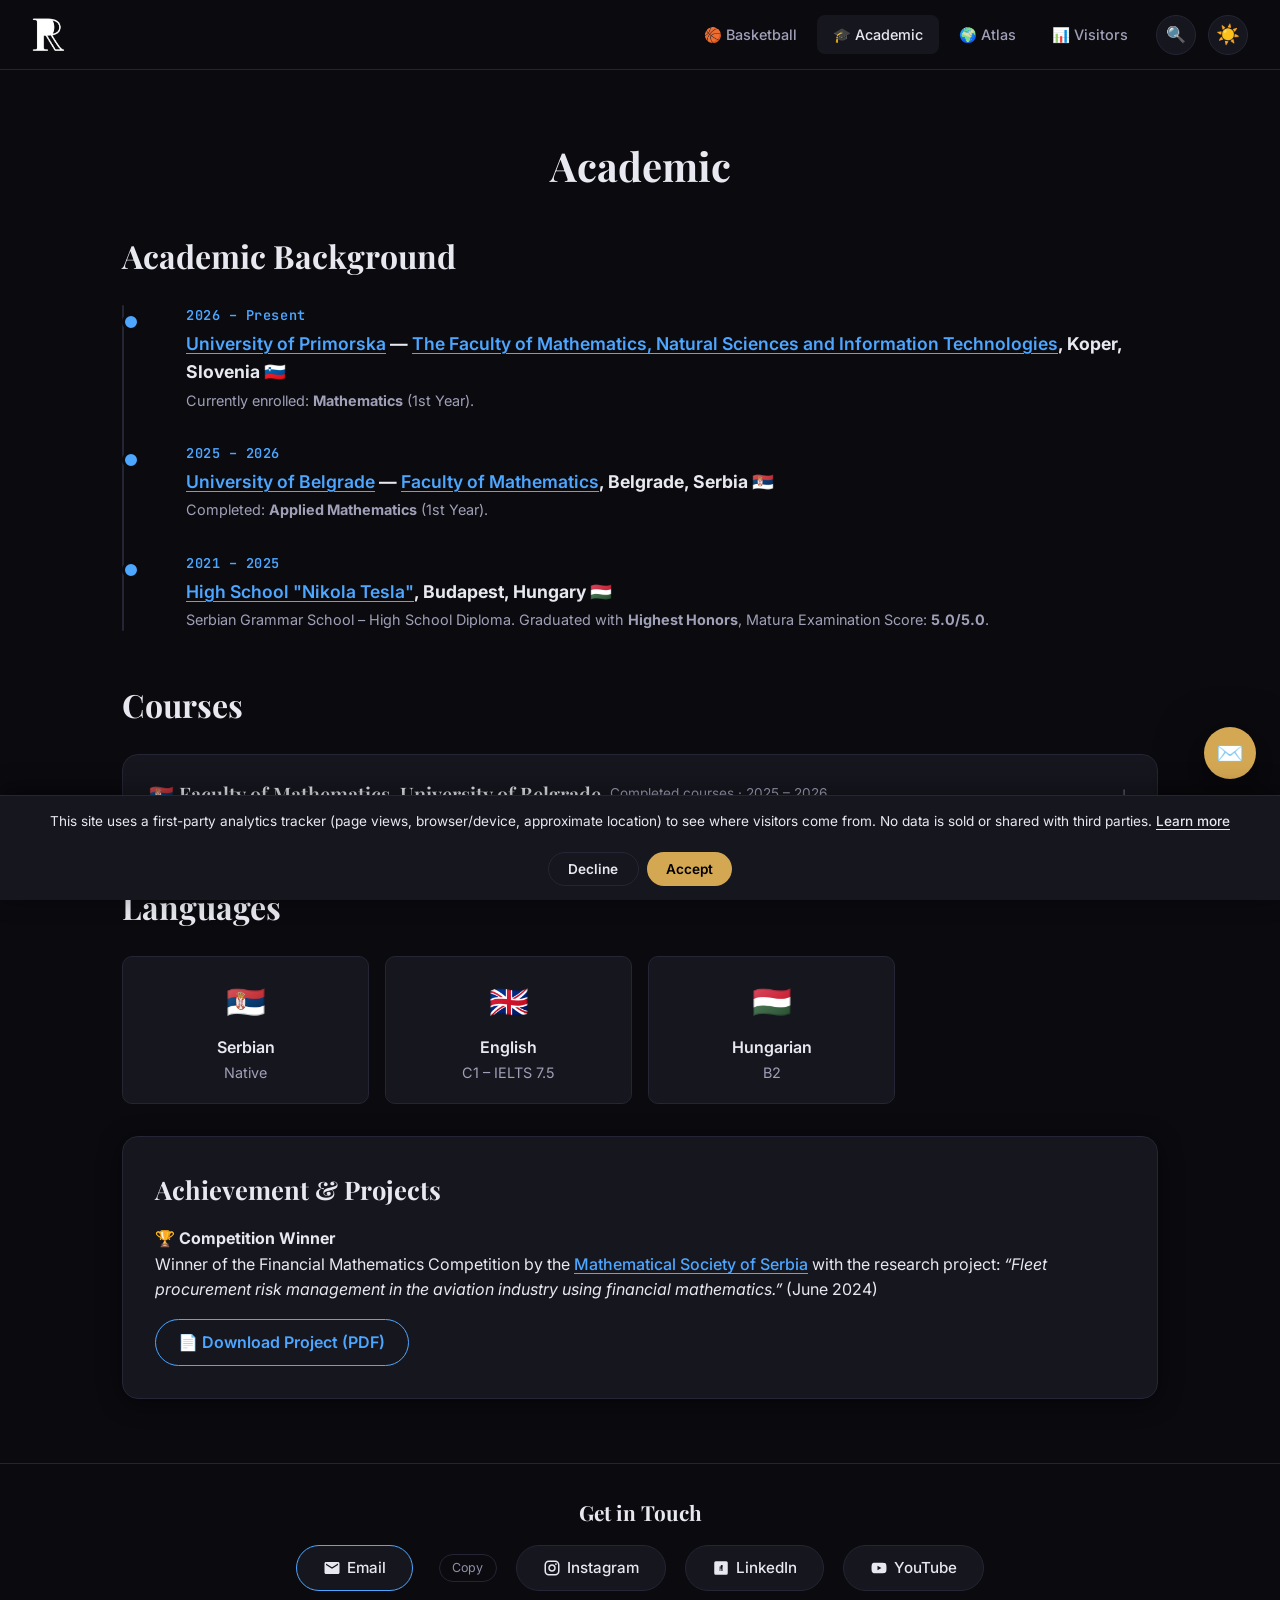
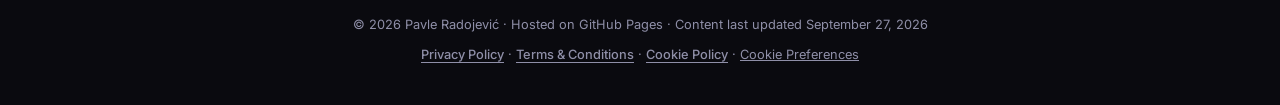
==== academic.html @ e025216d "Update academic.html" ====
<!DOCTYPE html>
<html lang="en" data-theme="dark">
<head>
    

    <meta charset="UTF-8">
    <meta name="viewport" content="width=device-width, initial-scale=1.0">
    <title>Academic — Pavle Radojević</title>
    <meta name="description" content="Academic background of Pavle Radojević – University of Belgrade, Faculty of Mathematics">
    <link rel="icon" type="image/webp" href="images/logo-dark.webp">
    <meta property="og:type" content="profile">
    <meta property="og:title" content="Academic — Pavle Radojević">
    <meta property="og:description" content="Academic background of Pavle Radojević – University of Belgrade, Faculty of Mathematics">
    <meta property="og:url" content="https://pavleradojevic07.github.io/pavle.radojevic/academic.html">
    <meta property="og:image" content="https://pavleradojevic07.github.io/pavle.radojevic/images/logo-dark.webp">
    <meta name="twitter:card" content="summary_large_image">
    <link rel="preconnect" href="https://fonts.googleapis.com">
    <link rel="preconnect" href="https://fonts.gstatic.com" crossorigin>
    <link href="https://fonts.googleapis.com/css2?family=Inter:wght@300;400;500;600;700;800;900&family=Playfair+Display:wght@500;600;700;800&family=JetBrains+Mono:wght@400;500;600&display=swap" rel="stylesheet">
    <script>
        (function() {
            var theme = document.cookie.replace(/(?:(?:^|.*;\s*)theme\s*\=\s*([^;]*).*$)|^.*$/, "$1") || 'dark';
            document.documentElement.setAttribute('data-theme', theme);
        })();
    </script>
    <style>
        :root {
            --bg: #0a0a0f;
            --bg-secondary: #111118;
            --bg-card: #16161f;
            --bg-card-hover: #1c1c28;
            --text: #e8e8f0;
            --text-secondary: #a0a0b8;
            --text-muted: #8f8fa8;
            --accent-basketball: #f07b3b;
            --accent-academic: #4da6ff;
            --accent-plates: #3ddc84;
            --accent-gold: #d4a853;
            --border: #252535;
            --shadow: 0 4px 24px rgba(0, 0, 0, 0.4);
            --shadow-lg: 0 12px 48px rgba(0, 0, 0, 0.5);
            --radius: 16px;
            --radius-sm: 10px;
            --radius-lg: 24px;
            --transition: 0.3s cubic-bezier(0.4, 0, 0.2, 1);
            --font-sans: 'Inter', system-ui, -apple-system, sans-serif;
            --font-display: 'Playfair Display', Georgia, serif;
            --font-mono: 'JetBrains Mono', 'Fira Code', monospace;
            --nav-height: 70px;
            --max-width: 1100px;
        }

        [data-theme="light"] {
            --bg: #f5f5f8;
            --bg-secondary: #ffffff;
            --bg-card: #ffffff;
            --bg-card-hover: #f8f8fc;
            --text: #1a1a2e;
            --text-secondary: #4a4a60;
            --text-muted: #666680;
            --border: #e0e0ea;
            --shadow: 0 4px 20px rgba(0, 0, 0, 0.06);
            --shadow-lg: 0 12px 40px rgba(0, 0, 0, 0.1);
        }

        * { margin: 0; padding: 0; box-sizing: border-box; }
        html { scroll-behavior: smooth; }
        body {
            font-family: var(--font-sans);
            background: var(--bg);
            color: var(--text);
            line-height: 1.6;
            transition: background var(--transition), color var(--transition);
            overflow-x: hidden;
            -webkit-font-smoothing: antialiased;
            display: flex;
            flex-direction: column;
            min-height: 100vh;
        }

        /* ── NAV ── */
        .nav {
            position: fixed; top: 0; left: 0; right: 0; z-index: 1000;
            height: var(--nav-height); background: var(--bg);
            border-bottom: 1px solid var(--border);
            display: flex; align-items: center; justify-content: space-between;
            padding: 0 2rem; backdrop-filter: blur(20px); -webkit-backdrop-filter: blur(20px);
        }
        .nav-logo {
            font-family: var(--font-display);
            font-weight: 700;
            font-size: 1.4rem;
            letter-spacing: -0.02em;
            color: var(--text);
            text-decoration: none;
        }

        /* Logo image switching */
        .logo-dark, .logo-light {
            height: 36px;              /* adjust to your logo size */
            display: block;
        }
        .logo-light { display: none; }
        [data-theme="light"] .logo-dark { display: none; }
        [data-theme="light"] .logo-light { display: block; }
        .nav-links { display: flex; gap: 0.25rem; align-items: center; }
        .nav-link {
            color: var(--text-secondary); text-decoration: none; font-weight: 500;
            font-size: 0.9rem; padding: 0.5rem 1rem; border-radius: 8px;
            transition: all var(--transition); white-space: nowrap;
        }
        .nav-link:hover, .nav-link.active { color: var(--text); background: var(--bg-card); }
        .nav-link.academic-link:hover { color: var(--accent-academic); }
        .theme-toggle {
            background: var(--bg-card); border: 1px solid var(--border); color: var(--text);
            cursor: pointer; width: 40px; height: 40px; border-radius: 50%;
            display: flex; align-items: center; justify-content: center; font-size: 1.2rem;
            transition: all var(--transition); margin-left: 0.5rem;
        }
        .theme-toggle:hover { background: var(--bg-card-hover); transform: rotate(30deg); }
        .mobile-menu-btn { display: none; background: none; border: none; color: var(--text); font-size: 1.6rem; cursor: pointer; }

        /* ── PAGE CONTENT ── */
        .page-content { padding-top: var(--nav-height); flex: 1; }
        .section { padding: 4rem 2rem; max-width: var(--max-width); margin: 0 auto; }
        .section-title {
            font-family: var(--font-display);
            font-size: 2.5rem;
            margin-bottom: 2rem;
            text-align: center;
        }

        a { color: var(--accent-academic); text-decoration: underline; text-underline-offset: 3px; font-weight: 500; }
        a:hover { opacity: 0.8; }

        /* Timeline */
        .timeline {
            position: relative;
            padding-left: 2rem;
            margin-bottom: 3rem;
        }
        .timeline::before {
            content: '';
            position: absolute;
            left: 0;
            top: 0;
            bottom: 0;
            width: 2px;
            background: var(--border);
            border-radius: 1px;
        }
        .timeline-item {
            position: relative;
            margin-bottom: 2rem;
            padding-left: 2rem;
        }
        .timeline-item::before {
            content: '';
            position: absolute;
            left: -2rem;
            top: 0.5rem;
            width: 12px;
            height: 12px;
            border-radius: 50%;
            background: var(--accent-academic);
            border: 3px solid var(--bg);
            z-index: 2;
        }
        .timeline-year {
            font-family: var(--font-mono);
            font-size: 0.85rem;
            color: var(--accent-academic);
            font-weight: 600;
            letter-spacing: 0.04em;
        }
        .timeline-title {
            font-weight: 700;
            font-size: 1.1rem;
            margin: 0.2rem 0;
        }
        .timeline-desc {
            color: var(--text-secondary);
            font-size: 0.9rem;
            line-height: 1.5;
        }
        .school-link {
            color: var(--accent-academic);
            text-decoration: underline;
            text-underline-offset: 3px;
            font-weight: 600;
        }
        .school-link:hover { background: var(--accent-academic); color: #fff; padding: 0 4px; border-radius: 3px; }

        /* Courses */
        .courses-grid {
            display: grid;
            grid-template-columns: repeat(auto-fill, minmax(260px, 1fr));
            gap: 1rem;
        }
        .course-card {
            background: var(--bg-card);
            border: 1px solid var(--border);
            border-radius: var(--radius-sm);
            padding: 1.2rem;
            border-left: 4px solid var(--accent-academic);
            transition: all var(--transition);
            cursor: pointer;
            user-select: none;
        }
        .course-card:hover { transform: translateX(4px); border-color: var(--accent-academic); }
        .course-name { font-weight: 600; margin: 0.3rem 0; display: flex; align-items: center; gap: 0.5rem; }
        .course-status {
            font-size: 0.75rem;
            padding: 0.2rem 0.6rem;
            border-radius: 20px;
            display: inline-block;
            font-weight: 500;
            margin-top: 0.5rem;
        }
        .status-completed { background: rgba(61, 220, 132, 0.15); color: var(--accent-plates); }
        .status-ongoing { background: rgba(77, 166, 255, 0.15); color: var(--accent-academic); }

        .course-summary {
            margin-top: 0.8rem;
            font-size: 0.85rem;
            color: var(--text-secondary);
            line-height: 1.5;
            display: none;
            padding-top: 0.8rem;
            border-top: 1px dashed var(--border);
        }
        .course-card.open .course-summary {
            display: block;
        }

        .achievement-box {
            background: var(--bg-card);
            border: 1px solid var(--border);
            border-radius: var(--radius);
            padding: 2rem;
            margin-top: 2rem;
            box-shadow: var(--shadow);
        }
        .achievement-box h3 { font-family: var(--font-display); font-size: 1.6rem; margin-bottom: 1rem; }
        .pdf-link {
            display: inline-flex;
            align-items: center;
            gap: 0.5rem;
            margin-top: 1rem;
            padding: 0.6rem 1.4rem;
            border-radius: 30px;
            border: 1px solid var(--accent-academic);
            color: var(--accent-academic);
            text-decoration: none;
            font-weight: 600;
            transition: all var(--transition);
        }
        .pdf-link:hover { background: var(--accent-academic); color: #fff; }

        /* ── FOOTER ── */
        .contact-footer {
            text-align: center;
            padding: 2rem 1rem 2.5rem;
            border-top: 1px solid var(--border);
            background: var(--bg);
        }
        .contact-footer h4 { font-family: var(--font-display); font-size: 1.3rem; margin-bottom: 1rem; }
        .contact-links { display: flex; gap: 1.2rem; justify-content: center; flex-wrap: wrap; align-items: center; }
        .contact-link {
            color: var(--text); text-decoration: none; font-weight: 500;
            padding: 0.6rem 1.6rem; border-radius: 30px; border: 1px solid var(--border);
            transition: all var(--transition); background: var(--bg-card); font-size: 0.95rem;
            display: inline-flex; align-items: center; gap: 0.4rem;
        }
        .contact-link:hover { border-color: var(--accent-gold); background: var(--bg-card-hover); transform: translateY(-2px); }
        .contact-link.email-link { border-color: var(--accent-academic); }
        .footer-note { color: var(--text-muted); font-size: 0.8rem; margin-top: 1.5rem; }

        @media (max-width: 900px) {
            .nav-links { display: none; }
            .nav-links.mobile-open {
                display: flex; flex-direction: column; position: absolute;
                top: var(--nav-height); left: 0; right: 0;
                background: var(--bg-secondary); padding: 1rem;
                border-bottom: 1px solid var(--border); box-shadow: var(--shadow-lg);
            }
            .mobile-menu-btn { display: block; }
            .section { padding: 2rem 1rem; }
        }
        ::-webkit-scrollbar { width: 6px; }
        ::-webkit-scrollbar-track { background: var(--bg); }
        ::-webkit-scrollbar-thumb { background: var(--border); border-radius: 3px; }
        .lang-card {
        background: var(--bg-card);
        border: 1px solid var(--border);
        border-radius: var(--radius-sm);
        padding: 1.2rem;
        text-align: center;
        transition: all var(--transition);
        }
        .lang-card:hover {
        transform: translateY(-4px);
        border-color: var(--accent-gold);
        box-shadow: var(--shadow);
        }

        /* Collapsible course group (mirrors .faq-item behaviour) */
        .course-group {
            background: var(--bg-card);
            border: 1px solid var(--border);
            border-radius: var(--radius);
            padding: 1.4rem 1.6rem;
            cursor: pointer;
            transition: all var(--transition);
            margin-bottom: 1.5rem;
        }
        .course-group:hover { border-color: var(--accent-academic); }
        .course-group-header {
            font-family: var(--font-display);
            font-size: 1.25rem;
            font-weight: 600;
            position: relative;
            padding-right: 2rem;
            display: flex;
            align-items: center;
            gap: 0.6rem;
            flex-wrap: wrap;
        }
        .course-group-header::after {
            content: '+';
            position: absolute;
            right: 0;
            top: 50%;
            transform: translateY(-50%);
            font-weight: 400;
            color: var(--text-muted);
            font-size: 1.5rem;
            transition: transform 0.2s;
            display: inline-block;
            line-height: 1;
        }
        .course-group[aria-expanded="true"] .course-group-header::after {
            transform: translateY(-50%) rotate(45deg);
        }
        .course-group-sub {
            font-family: var(--font-sans);
            font-size: 0.85rem;
            font-weight: 400;
            color: var(--text-secondary);
        }
        .course-group-body {
            display: none;
            margin-top: 1.2rem;
            padding-top: 1.2rem;
            border-top: 1px dashed var(--border);
        }
        .course-group[aria-expanded="true"] .course-group-body {
            display: block;
        }
    </style>
<style>
    /* Light-theme accent colors darkened to meet WCAG AA (4.5:1) when used as text */
    [data-theme="light"] { --accent-academic: #1a6fc4; --accent-basketball: #c2410c; --accent-plates: #15803d; --accent-gold: #8a6210; }
    [data-theme="light"] #analytics-consent-banner .ac-accept,
    [data-theme="light"] #floatingContactToggle,
    [data-theme="light"] .skip-link,
    [data-theme="light"] .globe-search button,
    [data-theme="light"] #donationBtn,
    [data-theme="light"] #cookiePrefsBtnMain,
    [data-theme="light"] .confirm-modal-confirm { color: #fff !important; }
    .skip-link { position: fixed; top: -100px; left: 1rem; z-index: 100000; background: var(--accent-gold, #d4a853); color: #000; padding: 0.7rem 1.4rem; border-radius: 8px; text-decoration: none; font-weight: 600; font-family: var(--font-sans, sans-serif); transition: top 0.2s ease; }
    .skip-link:focus { top: 1rem; }
    #main-content:focus { outline: none; }
    [id] { scroll-margin-top: calc(var(--nav-height, 70px) + 16px); }
    #scrollProgressBar { position: fixed; top: 0; left: 0; height: 3px; width: 0%; background: var(--accent-gold, #d4a853); z-index: 1001; transition: width 0.1s linear; }
    #backToTopBtn { position: fixed; bottom: 1.5rem; left: 1.5rem; z-index: 900; width: 46px; height: 46px; border-radius: 50%; border: 1px solid var(--border); background: var(--bg-card); color: var(--text); font-size: 1.2rem; cursor: pointer; display: none; align-items: center; justify-content: center; box-shadow: var(--shadow); transition: border-color 0.25s ease, transform 0.25s ease, opacity 0.25s ease; opacity: 0; transform: translateY(10px); }
    #backToTopBtn.visible { display: flex; opacity: 1; transform: translateY(0); }
    #backToTopBtn:hover { border-color: var(--accent-gold); transform: translateY(-2px); }
    #floatingContact { position: fixed; bottom: 1.5rem; right: 1.5rem; z-index: 900; display: flex; flex-direction: column-reverse; align-items: flex-end; gap: 0.6rem; }
    #floatingContactToggle { width: 52px; height: 52px; border-radius: 50%; border: none; cursor: pointer; background: var(--accent-gold); color: #000; font-size: 1.4rem; box-shadow: var(--shadow-lg); display: flex; align-items: center; justify-content: center; transition: transform 0.2s ease; }
    #floatingContactToggle:hover { transform: scale(1.06); }
    #floatingContactPanel { display: none; flex-direction: column; gap: 0.3rem; background: var(--bg-card); border: 1px solid var(--border); border-radius: var(--radius-sm); padding: 0.6rem; box-shadow: var(--shadow-lg); min-width: 160px; }
    #floatingContactPanel.open { display: flex; }
    #floatingContactPanel a { display: flex; align-items: center; gap: 0.5rem; color: var(--text); text-decoration: none; font-size: 0.85rem; padding: 0.45rem 0.6rem; border-radius: 6px; transition: background 0.2s; }
    #floatingContactPanel a:hover { background: var(--bg-card-hover); }
    #siteSearchTrigger { background: var(--bg-card); border: 1px solid var(--border); color: var(--text); cursor: pointer; width: 40px; height: 40px; border-radius: 50%; display: flex; align-items: center; justify-content: center; font-size: 1rem; transition: all var(--transition, 0.3s); margin-left: 0.5rem; }
    #siteSearchTrigger:hover { background: var(--bg-card-hover); }
    #siteSearchOverlay { display: none; position: fixed; inset: 0; background: rgba(0,0,0,0.6); z-index: 20000; align-items: flex-start; justify-content: center; padding-top: 12vh; }
    #siteSearchOverlay.open { display: flex; }
    #siteSearchBox { background: var(--bg-card); border: 1px solid var(--border); border-radius: var(--radius); width: 92%; max-width: 480px; padding: 1rem; box-shadow: var(--shadow-lg); max-height: 60vh; display: flex; flex-direction: column; }
    #siteSearchInput { width: 100%; padding: 0.7rem 0.9rem; border-radius: var(--radius-sm); border: 1px solid var(--border); background: var(--bg-secondary); color: var(--text); font-family: var(--font-sans); font-size: 0.95rem; outline: none; }
    #siteSearchInput:focus { border-color: var(--accent-gold); }
    #siteSearchResults { margin-top: 0.7rem; overflow-y: auto; }
    #siteSearchResults a { display: block; padding: 0.6rem 0.7rem; border-radius: 8px; text-decoration: none; color: var(--text); }
    #siteSearchResults a:hover { background: var(--bg-card-hover); }
    #siteSearchResults .result-desc { color: var(--text-muted); font-size: 0.8rem; }
    #siteSearchEmpty { color: var(--text-muted); font-size: 0.85rem; padding: 0.6rem 0.2rem; }
    .confirm-modal-overlay { display: none; position: fixed; inset: 0; background: rgba(0,0,0,0.7); z-index: 20000; align-items: center; justify-content: center; }
    .confirm-modal-overlay.open { display: flex; }
    .confirm-modal-box { background: var(--bg-card); border: 1px solid var(--border); border-radius: var(--radius); padding: 1.6rem; max-width: 360px; width: 90%; text-align: center; box-shadow: var(--shadow-lg); }
    .confirm-modal-box h4 { font-family: var(--font-display); font-size: 1.2rem; margin-bottom: 0.6rem; }
    .confirm-modal-box p { color: var(--text-secondary); font-size: 0.9rem; margin-bottom: 1.2rem; }
    .confirm-modal-actions { display: flex; gap: 0.6rem; justify-content: center; }
    .confirm-modal-actions button { border: none; padding: 0.55rem 1.3rem; border-radius: 20px; cursor: pointer; font-weight: 600; font-family: var(--font-sans); }
    .confirm-modal-confirm { background: var(--accent-gold); color: #000; }
    .confirm-modal-cancel { background: var(--bg-secondary); color: var(--text); border: 1px solid var(--border); }
    .copy-email-btn { background: none; border: 1px solid var(--border); color: var(--text-muted); cursor: pointer; border-radius: 20px; padding: 0.35rem 0.8rem; font-size: 0.78rem; margin-left: 0.4rem; font-family: var(--font-sans); transition: all var(--transition, 0.3s); }
    .copy-email-btn:hover { border-color: var(--accent-gold); color: var(--text); }
    #donationBtn:hover { filter: brightness(1.1); }
    #cookiePrefsBtn:hover, #cookiePrefsBtnMain:hover { opacity: 0.75; }
    .modal-close:hover { border-color: var(--accent-gold); background: var(--bg-card-hover); }
    .footer-note a:hover { color: var(--text); }
    .skeleton-pulse { animation: skeletonPulse 1.3s ease-in-out infinite; }
    @keyframes skeletonPulse { 0%,100% { opacity: 1; } 50% { opacity: 0.4; } }
    .stats-grid.loading .stat-value { color: transparent; background: var(--border); border-radius: 6px; display: inline-block; min-width: 2.4ch; animation: skeletonPulse 1.3s ease-in-out infinite; }
    .loading-overlay { position: absolute; inset: 0; display: flex; align-items: center; justify-content: center; background: var(--bg-secondary); color: var(--text-muted); font-size: 0.85rem; z-index: 5; transition: opacity 0.4s ease; border-radius: inherit; }
    .loading-overlay.hidden { opacity: 0; pointer-events: none; }
    .loading-spinner { width: 20px; height: 20px; border: 2px solid var(--border); border-top-color: var(--accent-gold); border-radius: 50%; animation: spin 0.8s linear infinite; margin-right: 0.6rem; }
    @keyframes spin { to { transform: rotate(360deg); } }
    .form-msg { font-size: 0.8rem; margin-top: 0.5rem; min-height: 1.1em; }
    .form-msg-error { color: var(--accent-basketball, #e05a3b); }
    .form-msg-success { color: var(--accent-plates, #3ddc84); }
    .faq-list { display: flex; flex-direction: column; gap: 0.8rem; }
    .faq-item { background: var(--bg-card); border: 1px solid var(--border); border-radius: var(--radius-sm); padding: 1.1rem 1.3rem; cursor: pointer; transition: all var(--transition, 0.3s); }
    .faq-item:hover { border-color: var(--accent-gold); }
    .faq-question { font-weight: 600; position: relative; padding-right: 1.6rem; }
    .faq-question::after { content: '+'; position: absolute; right: 0; top: 0; font-weight: 400; color: var(--text-muted); transition: transform 0.2s; display: inline-block; }
    .faq-item[aria-expanded="true"] .faq-question::after { transform: rotate(45deg); }
    .faq-answer { display: none; margin-top: 0.7rem; padding-top: 0.7rem; border-top: 1px dashed var(--border); color: var(--text-secondary); font-size: 0.9rem; line-height: 1.6; }
    .faq-item[aria-expanded="true"] .faq-answer { display: block; }
    .faq-answer-todo { color: var(--accent-gold) !important; }
    @media print {
        .nav, .contact-footer, #analytics-consent-banner, #backToTopBtn, #floatingContact, #siteSearchOverlay, .confirm-modal-overlay, #scrollProgressBar, .theme-toggle, .mobile-menu-btn, .skip-link, .globe-container, .map-container, .map-container-wrap { display: none !important; }
        body { background: #fff !important; color: #000 !important; }
        .page-content { padding-top: 0 !important; }
        a { color: #000 !important; text-decoration: underline; }
        .course-summary, .faq-answer, .course-group-body { display: block !important; }
        * { box-shadow: none !important; }
    }
    @media (prefers-reduced-motion: reduce) {
        .skeleton-pulse, .loading-spinner, #backToTopBtn, #floatingContactToggle { animation: none !important; transition: none !important; }
    }
</style>
</head>
<body>
    <a href="#main-content" class="skip-link">Skip to main content</a>
    <div id="scrollProgressBar"></div>
    <!-- Minimal analytics consent banner (Cloudflare tracker only — no Google Analytics) -->
    <style>
        #analytics-consent-banner {
            position: fixed; bottom: 0; left: 0; right: 0;
            background: var(--bg-card, #16161f); border-top: 1px solid var(--border, #252535);
            color: var(--text, #e8e8f0); padding: 0.9rem 1.5rem;
            display: none; align-items: center; justify-content: center;
            gap: 1.2rem; flex-wrap: wrap; z-index: 10000; font-size: 0.85rem;
            box-shadow: 0 -4px 24px rgba(0,0,0,0.4); transform: translateY(100%);
            transition: transform 0.3s ease;
        }
        #analytics-consent-banner.visible { display: flex; transform: translateY(0); }
        #analytics-consent-banner .ac-btn {
            border: none; padding: 0.5rem 1.2rem; border-radius: 30px;
            cursor: pointer; font-weight: 600; font-family: var(--font-sans, 'Inter', sans-serif);
            font-size: 0.85rem; transition: filter 0.2s;
        }
        #analytics-consent-banner .ac-accept { background: var(--accent-gold, #d4a853); color: #000; }
        #analytics-consent-banner .ac-decline { background: transparent; border: 1px solid var(--border, #252535); color: var(--text, #e8e8f0); }
        #analytics-consent-banner .ac-btn:hover { filter: brightness(1.1); }
    </style>
    <div id="analytics-consent-banner">
        <span>This site uses a first-party analytics tracker (page views, browser/device, approximate location) to see where visitors come from. No data is sold or shared with third parties. <a href="cookies.html" style="color:inherit; text-decoration:underline;">Learn more</a></span>
        <div style="display:flex; gap:0.5rem;">
            <button class="ac-btn ac-decline" id="acDeclineBtn">Decline</button>
            <button class="ac-btn ac-accept" id="acAcceptBtn">Accept</button>
        </div>
    </div>
    <script>
(function() {
  const WORKER_URL = 'https://visitor-tracker.pavle-radojevic3.workers.dev';
  const MAX_IDLE_MINUTES = 30;
  const CONSENT_COOKIE = 'analytics-consent';

  function getCookie(name) {
    const match = document.cookie.match(new RegExp('(^| )' + name + '=([^;]+)'));
    return match ? match[2] : null;
  }

  function setConsentCookie(value) {
    document.cookie = CONSENT_COOKIE + '=' + value + ';path=/;max-age=' + (60*60*24*365) + ';SameSite=Lax';
  }

  function getUTMParams() {
    var params = new URLSearchParams(window.location.search);
    var keys = ['utm_source', 'utm_medium', 'utm_campaign', 'utm_term', 'utm_content'];
    var utm = {};
    var found = false;
    keys.forEach(function (k) {
      var v = params.get(k);
      if (v) { utm[k] = v.slice(0, 100); found = true; }
    });
    if (found) {
      sessionStorage.setItem('utmParams', JSON.stringify(utm));
      return utm;
    }
    try {
      var stored = sessionStorage.getItem('utmParams');
      return stored ? JSON.parse(stored) : {};
    } catch (e) { return {}; }
  }
  function runTracking() {
    // ── visitor token & entry time ──
    if (!sessionStorage.getItem('visitorToken')) {
      sessionStorage.setItem('visitorToken',
        crypto.randomUUID ? crypto.randomUUID() : Math.random().toString(36).substr(2));
    }
    const visitorToken = sessionStorage.getItem('visitorToken');

    function getEntryTime() {
      const stored = sessionStorage.getItem('entryTime');
      if (!stored) return null;
      const elapsed = Date.now() - new Date(stored).getTime();
      if (elapsed > MAX_IDLE_MINUTES * 60 * 1000) {
        sessionStorage.removeItem('entryTime');
        return null;
      }
      return stored;
    }

    let entryTime = getEntryTime();
    if (!entryTime) {
      entryTime = new Date().toISOString();
      sessionStorage.setItem('entryTime', entryTime);
    }

    // ── send page‑view ──
    const pageData = {
      browser: navigator.userAgent.includes('Firefox') ? 'Firefox' :
               navigator.userAgent.includes('Chrome') ? 'Chrome' :
               navigator.userAgent.includes('Safari') ? 'Safari' : 'Other',
      os: navigator.platform || 'Unknown',
      device: /Mobi|Android/i.test(navigator.userAgent) ? 'Mobile' : 'Desktop',
      referrer: document.referrer || 'Direct',
      page: window.location.pathname,
      entryTime: entryTime,
      previousPage: sessionStorage.getItem('lastPage') || null,
      visitorToken: visitorToken,
      utm: getUTMParams()
    };

    sessionStorage.setItem('lastPage', window.location.pathname);

    fetch(`${WORKER_URL}/track`, {
      method: 'POST',
      headers: { 'Content-Type': 'application/json' },
      body: JSON.stringify(pageData)
    }).catch(() => {});

    // ── event tracking (downloads & external clicks) ──
    function trackEvent(type, label, url, referrer = '') {
      fetch(`${WORKER_URL}/track-event`, {
        method: 'POST',
        headers: { 'Content-Type': 'application/json' },
        body: JSON.stringify({ type, label, url, referrer })
      }).catch(() => {});
    }

    document.addEventListener('click', function(e) {
      const link = e.target.closest('a');
      if (!link) return;
      const href = link.getAttribute('href') || '';

      if (href.match(/\.pdf$/i) || link.hasAttribute('download') || link.classList.contains('pdf-link')) {
        const label = link.textContent.trim() || 'PDF Download';
        const referrer = getReferrerTag();
        trackEvent('download', label, href, referrer);
      }

      if (link.hostname && link.hostname !== window.location.hostname) {
        const label = link.textContent.trim() || link.href;
        const referrer = getReferrerTag();
        trackEvent('click', label, href, referrer);
      }
    });

    function getReferrerTag() {
      const params = new URLSearchParams(window.location.search);
      return params.get('ref') || document.referrer || 'Direct';
    }
  }

  // ── consent gate: only track after Accept, never after Decline ──
  const consent = getCookie(CONSENT_COOKIE);
  const banner = document.getElementById('analytics-consent-banner');

  if (consent === 'accepted') {
    runTracking();
  } else if (consent !== 'declined' && banner) {
    banner.classList.add('visible');
    const acceptBtn = document.getElementById('acAcceptBtn');
    const declineBtn = document.getElementById('acDeclineBtn');
    if (acceptBtn) acceptBtn.addEventListener('click', function() {
      setConsentCookie('accepted');
      banner.classList.remove('visible');
      runTracking();
    });
    if (declineBtn) declineBtn.addEventListener('click', function() {
      setConsentCookie('declined');
      banner.classList.remove('visible');
    });
  }
})();
</script>

    <nav class="nav">
        <a href="index.html" class="nav-logo">
            <img src="images/logo-dark.webp" alt="PR Logo" class="logo-dark">
            <img src="images/logo-light.webp" alt="PR Logo" class="logo-light">
        </a>
        <button class="mobile-menu-btn" id="mobileMenuBtn" aria-label="Menu">☰</button>
        <div class="nav-links" id="navLinks">
            <a href="basketball.html" class="nav-link basketball-link">🏀 Basketball</a>
            <a href="academic.html" class="nav-link academic-link active">🎓 Academic</a>
            <a href="plates.html" class="nav-link plates-link">🌍 Atlas</a>
            <a href="visitors.html" class="nav-link">📊 Visitors</a>
            <button id="siteSearchTrigger" aria-label="Search the site">🔍</button>
            <button class="theme-toggle" id="themeToggle" aria-label="Toggle theme">🌙</button>
        </div>
    </nav>

    <button id="backToTopBtn" aria-label="Back to top">↑</button>

    <div id="floatingContact">
        <div id="floatingContactPanel" aria-label="Quick contact options">
            <a href="mailto:pavle.radojevic07@gmail.com">✉️ Email</a>
            <a href="https://instagram.com/pavle.radojevic" target="_blank" rel="noopener">📷 Instagram</a>
            <a href="https://linkedin.com/in/pavle-radojevic-3677b4255/" target="_blank" rel="noopener">💼 LinkedIn</a>
        </div>
        <button id="floatingContactToggle" aria-label="Contact options" aria-controls="floatingContactPanel" aria-expanded="false">✉️</button>
    </div>

    <div id="siteSearchOverlay" role="dialog" aria-modal="true" aria-label="Site search">
        <div id="siteSearchBox">
            <input type="text" id="siteSearchInput" placeholder="Search the site…" aria-label="Search the site" autocomplete="off">
            <div id="siteSearchResults"></div>
        </div>
    </div>

    <div class="confirm-modal-overlay" id="cookiePrefsConfirmModal" role="dialog" aria-modal="true">
        <div class="confirm-modal-box">
            <h4>Reset cookie preferences?</h4>
            <p>You'll see the consent banner again on your next page load.</p>
            <div class="confirm-modal-actions">
                <button class="confirm-modal-cancel" id="cookiePrefsCancelBtn" type="button">Cancel</button>
                <button class="confirm-modal-confirm" id="cookiePrefsConfirmBtn" type="button">Reset</button>
            </div>
        </div>
    </div>

    <main class="page-content" id="main-content" tabindex="-1">
        <section class="section">
            <h1 class="section-title">Academic</h1>

            <h2 style="font-family:var(--font-display); font-size:2rem; margin-bottom:1.5rem;">Academic Background</h2>
            <div class="timeline">
                <!-- University of Primorska (new, current) -->
                <div class="timeline-item">
                    <div class="timeline-year">2026 – Present</div>
                    <div class="timeline-title">
                        <a href="https://www.upr.si/en" target="_blank" rel="noopener" class="school-link">University of Primorska</a> — 
                        <a href="https://www.famnit.upr.si/" target="_blank" rel="noopener" class="school-link">The Faculty of Mathematics, Natural Sciences and Information Technologies</a>, Koper, Slovenia 🇸🇮
                    </div>
                    <div class="timeline-desc">Currently enrolled: <strong>Mathematics</strong> (1st Year).</div>
                </div>

                <!-- University of Belgrade (updated dates) -->
                <div class="timeline-item">
                    <div class="timeline-year">2025 – 2026</div>
                    <div class="timeline-title">
                        <a href="https://www.bg.ac.rs/" target="_blank" rel="noopener" class="school-link">University of Belgrade</a> — 
                        <a href="https://www.matf.bg.ac.rs/" target="_blank" rel="noopener" class="school-link">Faculty of Mathematics</a>, Belgrade, Serbia 🇷🇸
                    </div>
                    <div class="timeline-desc">Completed: <strong>Applied Mathematics</strong> (1st Year).</div>
                </div>

                <!-- High School -->
                <div class="timeline-item">
                    <div class="timeline-year">2021 – 2025</div>
                    <div class="timeline-title">
                        <a href="https://www.nikola-tesla.hu/" target="_blank" rel="noopener" class="school-link">High School "Nikola Tesla"</a>, Budapest, Hungary 🇭🇺
                    </div>
                    <div class="timeline-desc">
                        Serbian Grammar School – High School Diploma. Graduated with <strong>Highest Honors</strong>, Matura Examination Score: <strong>5.0/5.0</strong>.
                    </div>
                </div>

            </div>

            <h2 id="courses" style="font-family:var(--font-display); font-size:2rem; margin-bottom:1.5rem;">Courses</h2>

            <!-- Faculty of Mathematics, University of Belgrade — Completed Courses (collapsible) -->
            <div class="course-group" tabindex="0" role="button" aria-expanded="false">
                <div class="course-group-header">
                    🇷🇸 Faculty of Mathematics, University of Belgrade
                    <span class="course-group-sub">Completed courses · 2025 – 2026</span>
                </div>
                <div class="course-group-body">
                    <div class="courses-grid">
                        <div class="course-card">
                            <div class="course-name">💡 Programming 2</div>
                            <span class="course-status status-completed">Completed</span>
                            <div class="course-summary">Building on Programming 1, this course covers advanced programming techniques in C. Students learn about pointers, dynamic memory allocation, and complex data structures including linked lists, stacks, queues, and trees. The curriculum includes file handling, bitwise operators, and command-line arguments. Students explore algorithms for searching and sorting, both iterative and recursive implementations, and gain understanding of computational complexity and algorithmic undecidability.</div>
                        </div>
                        <div class="course-card">
                            <div class="course-name">💻 Programming 1</div>
                            <span class="course-status status-completed">Completed</span>
                            <div class="course-summary">This course introduces students to fundamental concepts of procedural programming. Students learn basic programming constructs including data types, control structures, functions, and arrays. The course covers algorithm development, recursion, and elementary data structures, with practical implementation in the C programming language. Students also gain understanding of testing, debugging, and the historical context of computer science.</div>
                        </div>
                        <div class="course-card">
                            <div class="course-name">🧠 Introduction to Mathematical Logic</div>
                            <span class="course-status status-completed">Completed</span>
                            <div class="course-summary">This course provides foundational knowledge in mathematical logic and set theory. Students learn about sets, relations, functions, cardinality, and the concept of countability. The curriculum covers propositional logic with semantics and normal forms, as well as first-order predicate logic with quantifiers. Students understand key theorems including Gödel's completeness theorem and the compactness theorem, preparing them for advanced mathematical courses.</div>
                        </div>
                        <div class="course-card">
                            <div class="course-name">📐 Elementary Mathematics</div>
                            <span class="course-status status-completed">Completed</span>
                            <div class="course-summary">This course aims to standardize students' mathematical knowledge from previous education. It covers algebraic expressions, absolute values, exponentiation, logarithms, and trigonometric functions. Students work with functions, inverse functions, and their graphs, as well as solving various types of equations and inequalities. The content ensures students have mastered the mathematics taught in Serbian primary and secondary schools.</div>
                        </div>
                        <div class="course-card">
                            <div class="course-name">📊 Linear Algebra</div>
                            <span class="course-status status-completed">Completed</span>
                            <div class="course-summary">This course provides advanced knowledge of linear algebra over two semesters. Students learn about vector spaces, linear mappings, bases, dimension, and matrices. The curriculum covers determinants, systems of linear equations, eigenvalues and eigenvectors, and diagonalization. Additional topics include bilinear and quadratic forms, Euclidean vector spaces, orthogonal transformations, and Hermitian spaces. Students gain the ability to solve problems and apply linear algebra in other mathematical contexts.</div>
                        </div>
                        <div class="course-card">
                            <div class="course-name">🇬🇧 English for Mathematical Purposes</div>
                            <span class="course-status status-completed">Completed</span>
                            <div class="course-summary">This course develops students' English language skills with a focus on mathematical contexts. Students improve reading comprehension of technical texts, writing skills for professional communication, and overall language proficiency. The curriculum covers essential English grammar including verb tenses, conditionals, reported speech, and passive voice. Students learn to communicate effectively in English and independently use English-language mathematical literature.</div>
                        </div>
                    </div>
                </div>
            </div>

            <!-- Languages -->
            <h2 id="languages" style="font-family:var(--font-display); font-size:2rem; margin:3rem 0 1.5rem;">Languages</h2>
            <div style="display:grid; grid-template-columns: repeat(auto-fill, minmax(220px, 1fr)); gap:1rem;">
                <div class="lang-card">
                    <div style="font-size:2rem; margin-bottom:0.5rem;">🇷🇸</div>
                    <div style="font-weight:600;">Serbian</div>
                    <div style="color:var(--text-secondary); font-size:0.9rem;">Native</div>
                </div>
                <div class="lang-card">
                    <div style="font-size:2rem; margin-bottom:0.5rem;">🇬🇧</div>
                    <div style="font-weight:600;">English</div>
                    <div style="color:var(--text-secondary); font-size:0.9rem;">C1 – IELTS 7.5</div>
                </div>
                <div class="lang-card">
                    <div style="font-size:2rem; margin-bottom:0.5rem;">🇭🇺</div>
                    <div style="font-weight:600;">Hungarian</div>
                    <div style="color:var(--text-secondary); font-size:0.9rem;">B2</div>
                </div>
            </div>

            <div class="achievement-box">
                <h3>Achievement & Projects</h3>
                <p>
                    <strong>🏆 Competition Winner</strong><br>
                    Winner of the Financial Mathematics Competition by the 
                    <a href="https://dms.rs/" target="_blank" rel="noopener">Mathematical Society of Serbia</a> 
                    with the research project: <em>“Fleet procurement risk management in the aviation industry using financial mathematics.”</em> (June 2024)
                </p>
                <a href="files/fleet-procurement-risk.pdf" class="pdf-link" target="_blank" download>
                    📄 Download Project (PDF)
                </a>
            </div>
        </section>
    </main>

    <footer class="contact-footer">
        <h4>Get in Touch</h4>
        <div class="contact-links">
            <!-- Gmail -->
            <a href="mailto:pavle.radojevic07@gmail.com" class="contact-link email-link">
                <svg width="18" height="18" viewBox="0 0 24 24" fill="currentColor">
                    <path d="M20 4H4c-1.1 0-2 .9-2 2v12c0 1.1.9 2 2 2h16c1.1 0 2-.9 2-2V6c0-1.1-.9-2-2-2zm0 4-8 5-8-5V6l8 5 8-5v2z"/>
                </svg>
            Email
            </a>
            <button type="button" class="copy-email-btn" data-email="pavle.radojevic07@gmail.com" aria-label="Copy email address to clipboard">Copy</button>
            <!-- Instagram -->
            <a href="https://instagram.com/pavle.radojevic" target="_blank" rel="noopener" class="contact-link">
                <svg width="18" height="18" viewBox="0 0 24 24" fill="currentColor">
                    <path d="M7.8 2h8.4C19.4 2 22 4.6 22 7.8v8.4c0 3.2-2.6 5.8-5.8 5.8H7.8C4.6 22 2 19.4 2 16.2V7.8C2 4.6 4.6 2 7.8 2zm-.2 2C5.6 4 4 5.6 4 7.6v8.8C4 18.4 5.6 20 7.6 20h8.8c2 0 3.6-1.6 3.6-3.6V7.6C20 5.6 18.4 4 16.4 4H7.6zm9.6 1.5a1.25 1.25 0 110 2.5 1.25 1.25 0 010-2.5zM12 7c2.8 0 5 2.2 5 5s-2.2 5-5 5-5-2.2-5-5 2.2-5 5-5zm0 2c-1.7 0-3 1.3-3 3s1.3 3 3 3 3-1.3 3-3-1.3-3-3-3z"/>
                </svg>
                Instagram
            </a>
            <!-- LinkedIn -->
            <a href="https://linkedin.com/in/pavle-radojevic-3677b4255/" target="_blank" rel="noopener" class="contact-link">
                <svg width="18" height="18" viewBox="0 0 24 24" fill="currentColor">
                    <path d="M19 3a2 2 0 012 2v14a2 2 0 01-2 2H5a2 2 0 01-2-2V5a2 2 0 012-2h14zm-3 7h-1.5v-.5c0-.8-.7-1.5-1.5-1.5s-1.5.7-1.5 1.5V10H10v6h1.5v-3h1v3H14v-6zm-5 0H9.5v6H11v-6zm-2-1.5a1.25 1.25 0 110-2.5 1.25 1.25 0 010 2.5z"/>
                </svg>
                LinkedIn
            </a>
            <!-- YouTube -->
            <a href="https://www.youtube.com/@pavleradojevic5867" target="_blank" rel="noopener" class="contact-link">
                <svg width="18" height="18" viewBox="0 0 24 24" fill="currentColor">
                    <path d="M10 15l5.19-3L10 9v6zm11.56-7.83c.13.47.22 1.1.28 1.9.07.8.1 1.49.1 2.09L22 12c0 2.19-.16 3.8-.44 4.83-.25.9-.83 1.48-1.73 1.73-.47.13-1.33.22-2.65.28-1.3.07-2.49.1-3.59.1L12 19c-4.19 0-6.8-.16-7.83-.44-.9-.25-1.48-.83-1.73-1.73-.13-.47-.22-1.1-.28-1.9-.07-.8-.1-1.49-.1-2.09L2 12c0-2.19.16-3.8.44-4.83.25-.9.83-1.48 1.73-1.73.47-.13 1.33-.22 2.65-.28 1.3-.07 2.49-.1 3.59-.1L12 5c4.19 0 6.8.16 7.83.44.9.25 1.48.83 1.73 1.73z"/>
                </svg>
                YouTube
            </a>
        </div>
        <p class="footer-note">© 2026 Pavle Radojević · Hosted on GitHub Pages · Content last updated September 27, 2026</p>
        <p class="footer-note" style="margin-top:0.6rem;">
            <a href="privacy.html" style="color:var(--text-muted); text-decoration:underline;">Privacy Policy</a> ·
            <a href="terms.html" style="color:var(--text-muted); text-decoration:underline;">Terms &amp; Conditions</a> ·
            <a href="cookies.html" style="color:var(--text-muted); text-decoration:underline;">Cookie Policy</a> ·
            <button id="cookiePrefsBtn" type="button" style="background:none; border:none; padding:0; margin:0; font:inherit; color:var(--text-muted); text-decoration:underline; cursor:pointer;">Cookie Preferences</button>
        </p>
    </footer>
    <script>
        (function () {
            var btn = document.getElementById('cookiePrefsBtn');
            if (btn) {
                btn.addEventListener('click', function () {
                    if (window.openCookiePrefsConfirm) window.openCookiePrefsConfirm();
                });
            }
        })();
    </script>

    <script>
        // Theme toggle
        const themeToggle = document.getElementById('themeToggle');
        themeToggle.textContent = document.documentElement.getAttribute('data-theme') === 'dark' ? '☀️' : '🌙';
        themeToggle.addEventListener('click', () => {
            const html = document.documentElement;
            const current = html.getAttribute('data-theme');
            const next = current === 'dark' ? 'light' : 'dark';
            html.setAttribute('data-theme', next);
            themeToggle.textContent = next === 'dark' ? '☀️' : '🌙';
            document.cookie = 'theme=' + next + ';path=/;max-age=' + (60*60*24*365) + ';SameSite=Lax';
        });

        // Mobile menu
        const mobileMenuBtn = document.getElementById('mobileMenuBtn');
        const navLinks = document.getElementById('navLinks');
        mobileMenuBtn.addEventListener('click', () => {
            navLinks.classList.toggle('mobile-open');
            mobileMenuBtn.textContent = navLinks.classList.contains('mobile-open') ? '✕' : '☰';
        });

        // Toggle course summaries on click (and via keyboard)
        function toggleCourseCard(card) {
            const isOpen = card.classList.toggle('open');
            card.setAttribute('aria-expanded', isOpen ? 'true' : 'false');
        }
        document.querySelectorAll('.course-card').forEach(card => {
            // Make the card a focusable, screen-reader-announced toggle button
            card.setAttribute('tabindex', '0');
            card.setAttribute('role', 'button');
            card.setAttribute('aria-expanded', 'false');

            card.addEventListener('click', function(e) {
                // Prevent toggle if user clicks on a link inside the card (shouldn't happen, but just in case)
                if (e.target.tagName === 'A') return;
                toggleCourseCard(this);
            });

            card.addEventListener('keydown', function(e) {
                if (e.target.tagName === 'A') return;
                if (e.key === 'Enter' || e.key === ' ' || e.key === 'Spacebar') {
                    e.preventDefault(); // stop the page from scrolling on Space
                    toggleCourseCard(this);
                }
            });
        });

        // Collapsible course group (Faculty of Mathematics Belgrade)
        document.querySelectorAll('.course-group').forEach(group => {
            function toggleGroup() {
                const isOpen = group.getAttribute('aria-expanded') === 'true';
                group.setAttribute('aria-expanded', isOpen ? 'false' : 'true');
            }
            group.addEventListener('click', function(e) {
                // If the click originated on a course card inside the body, don't collapse the whole group
                if (e.target.closest('.course-card')) return;
                toggleGroup();
            });
            group.addEventListener('keydown', function(e) {
                if (e.target.closest('.course-card')) return;
                if (e.key === 'Enter' || e.key === ' ' || e.key === 'Spacebar') {
                    e.preventDefault();
                    toggleGroup();
                }
            });
        });
    </script>
<script>
(function () {
    // Scroll progress + back to top (inert on the home page, which has no vertical scroll)
    var progressBar = document.getElementById('scrollProgressBar');
    var backToTopBtn = document.getElementById('backToTopBtn');
    function onScroll() {
        var doc = document.documentElement;
        var scrollTop = doc.scrollTop || document.body.scrollTop;
        var scrollable = doc.scrollHeight - doc.clientHeight;
        var pct = scrollable > 0 ? (scrollTop / scrollable) * 100 : 0;
        if (progressBar) progressBar.style.width = pct + '%';
        if (backToTopBtn) backToTopBtn.classList.toggle('visible', scrollTop > 400);
    }
    window.addEventListener('scroll', onScroll, { passive: true });
    onScroll();
    if (backToTopBtn) {
        backToTopBtn.addEventListener('click', function () {
            var reduce = window.matchMedia && window.matchMedia('(prefers-reduced-motion: reduce)').matches;
            window.scrollTo({ top: 0, behavior: reduce ? 'auto' : 'smooth' });
        });
    }

    // Floating contact
    var fcToggle = document.getElementById('floatingContactToggle');
    var fcPanel = document.getElementById('floatingContactPanel');
    var fcWrap = document.getElementById('floatingContact');
    function closeFc() {
        if (!fcPanel || !fcToggle) return;
        fcPanel.classList.remove('open');
        fcToggle.setAttribute('aria-expanded', 'false');
    }
    if (fcToggle && fcPanel) {
        fcToggle.addEventListener('click', function () {
            var open = fcPanel.classList.toggle('open');
            fcToggle.setAttribute('aria-expanded', open ? 'true' : 'false');
        });
        document.addEventListener('click', function (e) {
            if (fcWrap && !fcWrap.contains(e.target)) closeFc();
        });
    }

    // Keep floating buttons clear of the consent banner
    var banner = document.getElementById('analytics-consent-banner');
    function adjustForBanner() {
        if (!banner || !fcWrap || !backToTopBtn) return;
        var visible = banner.classList.contains('visible');
        var offset = visible ? banner.offsetHeight + 16 : 24;
        fcWrap.style.bottom = offset + 'px';
        backToTopBtn.style.bottom = offset + 'px';
    }
    adjustForBanner();
    if (banner && window.MutationObserver) {
        new MutationObserver(adjustForBanner).observe(banner, { attributes: true, attributeFilter: ['class'] });
    }
    window.addEventListener('resize', adjustForBanner);

    // Site search
    var searchTrigger = document.getElementById('siteSearchTrigger');
    var searchOverlay = document.getElementById('siteSearchOverlay');
    var searchInputEl = document.getElementById('siteSearchInput');
    var searchResultsEl = document.getElementById('siteSearchResults');
    var lastFocus = null;
    var siteIndex = [
        { title: 'Home', url: 'index.html', desc: 'Basketball, academics, license plate atlas' },
        { title: 'Basketball', url: 'basketball.html', desc: 'Player profile, height, weight, position' },
        { title: 'Playing history', url: 'basketball.html', desc: 'KK Portorož, KK Borac Zemun, Honv\u00e9d Academy, EYBL' },
        { title: 'Career achievements', url: 'basketball.html#achievements', desc: 'National team camp, NB II champion, tournaments' },
        { title: 'Career highs', url: 'basketball.html#career-highs', desc: 'Points, rebounds, assists, blocks' },
        { title: 'Basketball FAQ', url: 'basketball.html#faq', desc: 'Contact, stats, recruiting questions' },
        { title: 'Academic', url: 'academic.html', desc: 'University of Primorska, University of Belgrade' },
        { title: 'Courses', url: 'academic.html#courses', desc: 'Programming, linear algebra, mathematical analysis' },
        { title: 'Languages', url: 'academic.html#languages', desc: 'Serbian, English, Hungarian' },
        { title: 'License plate atlas', url: 'plates.html', desc: 'Interactive globe and collection stats' },
        { title: 'Visitor map', url: 'visitors.html', desc: 'Visitor statistics by country' },
        { title: 'Privacy policy', url: 'privacy.html', desc: 'Data, analytics, your rights' },
        { title: 'Terms & conditions', url: 'terms.html', desc: 'Use of this site' },
        { title: 'Cookie policy', url: 'cookies.html', desc: 'Cookies, storage, consent' }
    ];
    function escapeHtml(s) { return s.replace(/&/g, '&amp;').replace(/</g, '&lt;').replace(/>/g, '&gt;'); }
    function renderResults(q) {
        if (!searchResultsEl) return;
        var query = q.trim().toLowerCase();
        var matches = siteIndex.filter(function (item) {
            return !query || item.title.toLowerCase().indexOf(query) !== -1 || item.desc.toLowerCase().indexOf(query) !== -1;
        });
        if (matches.length === 0) {
            searchResultsEl.innerHTML = '<div id="siteSearchEmpty">No matches. Try a different word.</div>';
            return;
        }
        searchResultsEl.innerHTML = matches.map(function (item) {
            return '<a href="' + item.url + '"><strong>' + escapeHtml(item.title) + '</strong><div class="result-desc">' + escapeHtml(item.desc) + '</div></a>';
        }).join('');
    }
    function openSearch() {
        if (!searchOverlay) return;
        lastFocus = document.activeElement;
        searchOverlay.classList.add('open');
        renderResults('');
        setTimeout(function () { if (searchInputEl) searchInputEl.focus(); }, 30);
    }
    function closeSearch() {
        if (!searchOverlay) return;
        searchOverlay.classList.remove('open');
        if (searchInputEl) searchInputEl.value = '';
        if (lastFocus && lastFocus.focus) lastFocus.focus();
    }
    if (searchTrigger) searchTrigger.addEventListener('click', openSearch);
    if (searchInputEl) {
        searchInputEl.addEventListener('input', function () { renderResults(this.value); });
        searchInputEl.addEventListener('keydown', function (e) {
            if (e.key === 'Enter') {
                var first = searchResultsEl && searchResultsEl.querySelector('a');
                if (first) window.location.href = first.getAttribute('href');
            }
        });
    }
    if (searchOverlay) searchOverlay.addEventListener('click', function (e) { if (e.target === searchOverlay) closeSearch(); });

    // Copy email
    document.querySelectorAll('.copy-email-btn').forEach(function (btn) {
        btn.addEventListener('click', function () {
            var email = btn.getAttribute('data-email');
            function done() { btn.textContent = 'Copied'; setTimeout(function () { btn.textContent = 'Copy'; }, 1800); }
            function fallback() {
                var ta = document.createElement('textarea');
                ta.value = email; ta.style.position = 'fixed'; ta.style.opacity = '0';
                document.body.appendChild(ta); ta.select();
                try { document.execCommand('copy'); done(); } catch (err) { btn.textContent = 'Press Ctrl+C'; }
                document.body.removeChild(ta);
            }
            if (navigator.clipboard && navigator.clipboard.writeText) {
                navigator.clipboard.writeText(email).then(done).catch(fallback);
            } else { fallback(); }
        });
    });

    // Cookie preferences confirmation modal
    var cookieModal = document.getElementById('cookiePrefsConfirmModal');
    var cookieCancelBtn = document.getElementById('cookiePrefsCancelBtn');
    var cookieConfirmBtn = document.getElementById('cookiePrefsConfirmBtn');
    var cookieLastFocus = null;
    function openCookieModal() {
        if (!cookieModal) return;
        cookieLastFocus = document.activeElement;
        cookieModal.classList.add('open');
        if (cookieConfirmBtn) cookieConfirmBtn.focus();
    }
    function closeCookieModal() {
        if (!cookieModal) return;
        cookieModal.classList.remove('open');
        if (cookieLastFocus && cookieLastFocus.focus) cookieLastFocus.focus();
    }
    if (cookieCancelBtn) cookieCancelBtn.addEventListener('click', closeCookieModal);
    if (cookieModal) cookieModal.addEventListener('click', function (e) { if (e.target === cookieModal) closeCookieModal(); });
    if (cookieConfirmBtn) cookieConfirmBtn.addEventListener('click', function () {
        document.cookie = 'analytics-consent=; path=/; max-age=0; SameSite=Lax';
        location.reload();
    });
    window.openCookiePrefsConfirm = openCookieModal;

    // FAQ accordion (same interaction pattern as the course cards)
    document.querySelectorAll('.faq-item').forEach(function (item) {
        function toggle() { item.setAttribute('aria-expanded', item.getAttribute('aria-expanded') === 'true' ? 'false' : 'true'); }
        item.addEventListener('click', toggle);
        item.addEventListener('keydown', function (e) {
            if (e.key === 'Enter' || e.key === ' ' || e.key === 'Spacebar') { e.preventDefault(); toggle(); }
        });
    });

    // Global shortcuts: Ctrl/Cmd+K opens search, Escape closes any open overlay
    document.addEventListener('keydown', function (e) {
        if ((e.key === 'k' || e.key === 'K') && (e.metaKey || e.ctrlKey)) { e.preventDefault(); openSearch(); }
        if (e.key === 'Escape') {
            if (searchOverlay && searchOverlay.classList.contains('open')) closeSearch();
            if (cookieModal && cookieModal.classList.contains('open')) closeCookieModal();
            closeFc();
        }
    });
})();
</script>
</body>
</html>
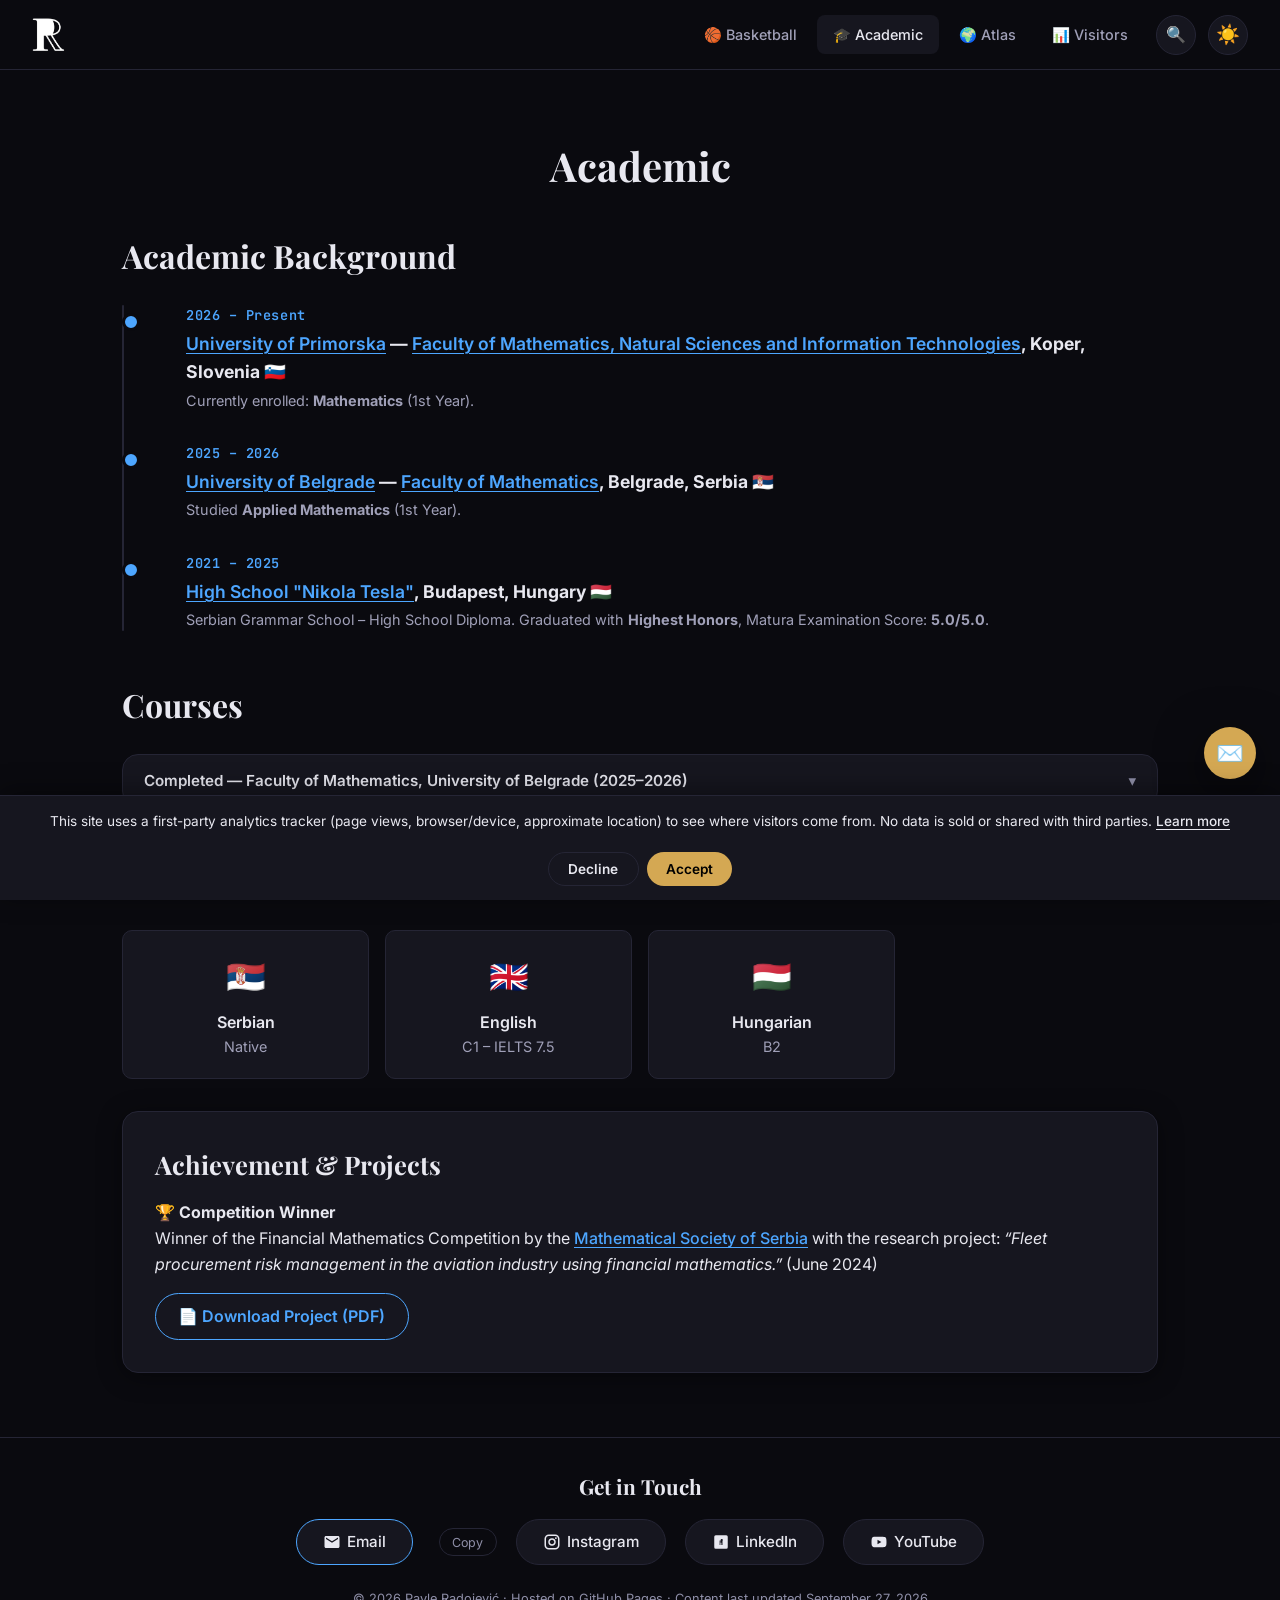
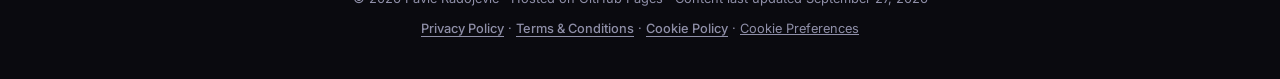
==== commit 5153def1: "edits" ====
--- a/academic.html
+++ b/academic.html
@@ -6,11 +6,11 @@
     <meta charset="UTF-8">
     <meta name="viewport" content="width=device-width, initial-scale=1.0">
     <title>Academic — Pavle Radojević</title>
-    <meta name="description" content="Academic background of Pavle Radojević – University of Belgrade, Faculty of Mathematics">
+    <meta name="description" content="Academic background of Pavle Radojević – University of Primorska, Faculty of Mathematics, Natural Sciences and Information Technologies">
     <link rel="icon" type="image/webp" href="images/logo-dark.webp">
     <meta property="og:type" content="profile">
     <meta property="og:title" content="Academic — Pavle Radojević">
-    <meta property="og:description" content="Academic background of Pavle Radojević – University of Belgrade, Faculty of Mathematics">
+    <meta property="og:description" content="Academic background of Pavle Radojević – University of Primorska, Faculty of Mathematics, Natural Sciences and Information Technologies">
     <meta property="og:url" content="https://pavleradojevic07.github.io/pavle.radojevic/academic.html">
     <meta property="og:image" content="https://pavleradojevic07.github.io/pavle.radojevic/images/logo-dark.webp">
     <meta name="twitter:card" content="summary_large_image">
@@ -232,6 +232,33 @@
         .course-card.open .course-summary {
             display: block;
         }
+        .courses-accordion {
+            border: 1px solid var(--border);
+            border-radius: var(--radius);
+            overflow: hidden;
+            background: var(--bg-card);
+        }
+        .courses-accordion-toggle {
+            width: 100%;
+            display: flex;
+            align-items: center;
+            justify-content: space-between;
+            gap: 1rem;
+            padding: 1rem 1.3rem;
+            background: none;
+            border: none;
+            color: var(--text);
+            font-family: var(--font-sans);
+            font-weight: 600;
+            font-size: 0.95rem;
+            text-align: left;
+            cursor: pointer;
+        }
+        .courses-accordion-toggle:hover { background: var(--bg-card-hover); }
+        .accordion-chevron { transition: transform 0.2s ease; color: var(--text-muted); }
+        .courses-accordion-toggle[aria-expanded="true"] .accordion-chevron { transform: rotate(180deg); }
+        .courses-accordion-panel { padding: 0 1.3rem 1.3rem; border-top: 1px solid var(--border); }
+        .courses-accordion-panel[hidden] { display: none; }
 
         .achievement-box {
             background: var(--bg-card);
@@ -302,60 +329,6 @@
         transform: translateY(-4px);
         border-color: var(--accent-gold);
         box-shadow: var(--shadow);
-        }
-
-        /* Collapsible course group (mirrors .faq-item behaviour) */
-        .course-group {
-            background: var(--bg-card);
-            border: 1px solid var(--border);
-            border-radius: var(--radius);
-            padding: 1.4rem 1.6rem;
-            cursor: pointer;
-            transition: all var(--transition);
-            margin-bottom: 1.5rem;
-        }
-        .course-group:hover { border-color: var(--accent-academic); }
-        .course-group-header {
-            font-family: var(--font-display);
-            font-size: 1.25rem;
-            font-weight: 600;
-            position: relative;
-            padding-right: 2rem;
-            display: flex;
-            align-items: center;
-            gap: 0.6rem;
-            flex-wrap: wrap;
-        }
-        .course-group-header::after {
-            content: '+';
-            position: absolute;
-            right: 0;
-            top: 50%;
-            transform: translateY(-50%);
-            font-weight: 400;
-            color: var(--text-muted);
-            font-size: 1.5rem;
-            transition: transform 0.2s;
-            display: inline-block;
-            line-height: 1;
-        }
-        .course-group[aria-expanded="true"] .course-group-header::after {
-            transform: translateY(-50%) rotate(45deg);
-        }
-        .course-group-sub {
-            font-family: var(--font-sans);
-            font-size: 0.85rem;
-            font-weight: 400;
-            color: var(--text-secondary);
-        }
-        .course-group-body {
-            display: none;
-            margin-top: 1.2rem;
-            padding-top: 1.2rem;
-            border-top: 1px dashed var(--border);
-        }
-        .course-group[aria-expanded="true"] .course-group-body {
-            display: block;
         }
     </style>
 <style>
@@ -434,7 +407,7 @@
         body { background: #fff !important; color: #000 !important; }
         .page-content { padding-top: 0 !important; }
         a { color: #000 !important; text-decoration: underline; }
-        .course-summary, .faq-answer, .course-group-body { display: block !important; }
+        .course-summary, .faq-answer { display: block !important; }
         * { box-shadow: none !important; }
     }
     @media (prefers-reduced-motion: reduce) {
@@ -661,27 +634,27 @@
 
             <h2 style="font-family:var(--font-display); font-size:2rem; margin-bottom:1.5rem;">Academic Background</h2>
             <div class="timeline">
-                <!-- University of Primorska (new, current) -->
+                <!-- University of Primorska (now first) -->
                 <div class="timeline-item">
                     <div class="timeline-year">2026 – Present</div>
                     <div class="timeline-title">
                         <a href="https://www.upr.si/en" target="_blank" rel="noopener" class="school-link">University of Primorska</a> — 
-                        <a href="https://www.famnit.upr.si/" target="_blank" rel="noopener" class="school-link">The Faculty of Mathematics, Natural Sciences and Information Technologies</a>, Koper, Slovenia 🇸🇮
+                        <a href="https://www.famnit.upr.si/" target="_blank" rel="noopener" class="school-link">Faculty of Mathematics, Natural Sciences and Information Technologies</a>, Koper, Slovenia 🇸🇮
                     </div>
                     <div class="timeline-desc">Currently enrolled: <strong>Mathematics</strong> (1st Year).</div>
                 </div>
 
-                <!-- University of Belgrade (updated dates) -->
+                <!-- University of Belgrade -->
                 <div class="timeline-item">
                     <div class="timeline-year">2025 – 2026</div>
                     <div class="timeline-title">
                         <a href="https://www.bg.ac.rs/" target="_blank" rel="noopener" class="school-link">University of Belgrade</a> — 
                         <a href="https://www.matf.bg.ac.rs/" target="_blank" rel="noopener" class="school-link">Faculty of Mathematics</a>, Belgrade, Serbia 🇷🇸
                     </div>
-                    <div class="timeline-desc">Completed: <strong>Applied Mathematics</strong> (1st Year).</div>
+                    <div class="timeline-desc">Studied <strong>Applied Mathematics</strong> (1st Year).</div>
                 </div>
 
-                <!-- High School -->
+                <!-- High School (third) -->
                 <div class="timeline-item">
                     <div class="timeline-year">2021 – 2025</div>
                     <div class="timeline-title">
@@ -696,68 +669,65 @@
 
             <h2 id="courses" style="font-family:var(--font-display); font-size:2rem; margin-bottom:1.5rem;">Courses</h2>
 
-            <!-- Faculty of Mathematics, University of Belgrade — Completed Courses (collapsible) -->
-            <div class="course-group" tabindex="0" role="button" aria-expanded="false">
-                <div class="course-group-header">
-                    🇷🇸 Faculty of Mathematics, University of Belgrade
-                    <span class="course-group-sub">Completed courses · 2025 – 2026</span>
+            <div class="courses-accordion">
+                <button class="courses-accordion-toggle" type="button" aria-expanded="false" aria-controls="belgradeCourses">
+                    <span>Completed — Faculty of Mathematics, University of Belgrade (2025–2026)</span>
+                    <span class="accordion-chevron" aria-hidden="true">▾</span>
+                </button>
+                <div id="belgradeCourses" class="courses-accordion-panel" hidden>
+                    <div class="courses-grid" style="margin-top:1rem;">
+                <div class="course-card">
+                    <div class="course-name">💡 Programming 2</div>
+                    <span class="course-status status-completed">Completed</span>
+                    <div class="course-summary">Building on Programming 1, this course covers advanced programming techniques in C. Students learn about pointers, dynamic memory allocation, and complex data structures including linked lists, stacks, queues, and trees. The curriculum includes file handling, bitwise operators, and command-line arguments. Students explore algorithms for searching and sorting, both iterative and recursive implementations, and gain understanding of computational complexity and algorithmic undecidability.</div>
                 </div>
-                <div class="course-group-body">
-                    <div class="courses-grid">
-                        <div class="course-card">
-                            <div class="course-name">💡 Programming 2</div>
-                            <span class="course-status status-completed">Completed</span>
-                            <div class="course-summary">Building on Programming 1, this course covers advanced programming techniques in C. Students learn about pointers, dynamic memory allocation, and complex data structures including linked lists, stacks, queues, and trees. The curriculum includes file handling, bitwise operators, and command-line arguments. Students explore algorithms for searching and sorting, both iterative and recursive implementations, and gain understanding of computational complexity and algorithmic undecidability.</div>
-                        </div>
-                        <div class="course-card">
-                            <div class="course-name">💻 Programming 1</div>
-                            <span class="course-status status-completed">Completed</span>
-                            <div class="course-summary">This course introduces students to fundamental concepts of procedural programming. Students learn basic programming constructs including data types, control structures, functions, and arrays. The course covers algorithm development, recursion, and elementary data structures, with practical implementation in the C programming language. Students also gain understanding of testing, debugging, and the historical context of computer science.</div>
-                        </div>
-                        <div class="course-card">
-                            <div class="course-name">🧠 Introduction to Mathematical Logic</div>
-                            <span class="course-status status-completed">Completed</span>
-                            <div class="course-summary">This course provides foundational knowledge in mathematical logic and set theory. Students learn about sets, relations, functions, cardinality, and the concept of countability. The curriculum covers propositional logic with semantics and normal forms, as well as first-order predicate logic with quantifiers. Students understand key theorems including Gödel's completeness theorem and the compactness theorem, preparing them for advanced mathematical courses.</div>
-                        </div>
-                        <div class="course-card">
-                            <div class="course-name">📐 Elementary Mathematics</div>
-                            <span class="course-status status-completed">Completed</span>
-                            <div class="course-summary">This course aims to standardize students' mathematical knowledge from previous education. It covers algebraic expressions, absolute values, exponentiation, logarithms, and trigonometric functions. Students work with functions, inverse functions, and their graphs, as well as solving various types of equations and inequalities. The content ensures students have mastered the mathematics taught in Serbian primary and secondary schools.</div>
-                        </div>
-                        <div class="course-card">
-                            <div class="course-name">📊 Linear Algebra</div>
-                            <span class="course-status status-completed">Completed</span>
-                            <div class="course-summary">This course provides advanced knowledge of linear algebra over two semesters. Students learn about vector spaces, linear mappings, bases, dimension, and matrices. The curriculum covers determinants, systems of linear equations, eigenvalues and eigenvectors, and diagonalization. Additional topics include bilinear and quadratic forms, Euclidean vector spaces, orthogonal transformations, and Hermitian spaces. Students gain the ability to solve problems and apply linear algebra in other mathematical contexts.</div>
-                        </div>
-                        <div class="course-card">
-                            <div class="course-name">🇬🇧 English for Mathematical Purposes</div>
-                            <span class="course-status status-completed">Completed</span>
-                            <div class="course-summary">This course develops students' English language skills with a focus on mathematical contexts. Students improve reading comprehension of technical texts, writing skills for professional communication, and overall language proficiency. The curriculum covers essential English grammar including verb tenses, conditionals, reported speech, and passive voice. Students learn to communicate effectively in English and independently use English-language mathematical literature.</div>
-                        </div>
+                <div class="course-card">
+                    <div class="course-name">💻 Programming 1</div>
+                    <span class="course-status status-completed">Completed</span>
+                    <div class="course-summary">This course introduces students to fundamental concepts of procedural programming. Students learn basic programming constructs including data types, control structures, functions, and arrays. The course covers algorithm development, recursion, and elementary data structures, with practical implementation in the C programming language. Students also gain understanding of testing, debugging, and the historical context of computer science.</div>
+                </div>
+                <div class="course-card">
+                    <div class="course-name">🧠 Introduction to Mathematical Logic</div>
+                    <span class="course-status status-completed">Completed</span>
+                    <div class="course-summary">This course provides foundational knowledge in mathematical logic and set theory. Students learn about sets, relations, functions, cardinality, and the concept of countability. The curriculum covers propositional logic with semantics and normal forms, as well as first-order predicate logic with quantifiers. Students understand key theorems including Gödel's completeness theorem and the compactness theorem, preparing them for advanced mathematical courses.</div>
+                </div>
+                <div class="course-card">
+                    <div class="course-name">📐 Elementary Mathematics</div>
+                    <span class="course-status status-completed">Completed</span>
+                    <div class="course-summary">This course aims to standardize students' mathematical knowledge from previous education. It covers algebraic expressions, absolute values, exponentiation, logarithms, and trigonometric functions. Students work with functions, inverse functions, and their graphs, as well as solving various types of equations and inequalities. The content ensures students have mastered the mathematics taught in Serbian primary and secondary schools.</div>
+                </div>
+                <div class="course-card">
+                    <div class="course-name">📊 Linear Algebra</div>
+                    <span class="course-status status-completed">Completed</span>
+                    <div class="course-summary">This course provides advanced knowledge of linear algebra over two semesters. Students learn about vector spaces, linear mappings, bases, dimension, and matrices. The curriculum covers determinants, systems of linear equations, eigenvalues and eigenvectors, and diagonalization. Additional topics include bilinear and quadratic forms, Euclidean vector spaces, orthogonal transformations, and Hermitian spaces. Students gain the ability to solve problems and apply linear algebra in other mathematical contexts.</div>
+                </div>
+                <div class="course-card">
+                    <div class="course-name">🇬🇧 English for Mathematical Purposes</div>
+                    <span class="course-status status-completed">Completed</span>
+                    <div class="course-summary">This course develops students' English language skills with a focus on mathematical contexts. Students improve reading comprehension of technical texts, writing skills for professional communication, and overall language proficiency. The curriculum covers essential English grammar including verb tenses, conditionals, reported speech, and passive voice. Students learn to communicate effectively in English and independently use English-language mathematical literature.</div>
+                </div>
                     </div>
                 </div>
             </div>
-
             <!-- Languages -->
-            <h2 id="languages" style="font-family:var(--font-display); font-size:2rem; margin:3rem 0 1.5rem;">Languages</h2>
-            <div style="display:grid; grid-template-columns: repeat(auto-fill, minmax(220px, 1fr)); gap:1rem;">
-                <div class="lang-card">
-                    <div style="font-size:2rem; margin-bottom:0.5rem;">🇷🇸</div>
-                    <div style="font-weight:600;">Serbian</div>
-                    <div style="color:var(--text-secondary); font-size:0.9rem;">Native</div>
-                </div>
-                <div class="lang-card">
-                    <div style="font-size:2rem; margin-bottom:0.5rem;">🇬🇧</div>
-                    <div style="font-weight:600;">English</div>
-                    <div style="color:var(--text-secondary); font-size:0.9rem;">C1 – IELTS 7.5</div>
-                </div>
-                <div class="lang-card">
-                    <div style="font-size:2rem; margin-bottom:0.5rem;">🇭🇺</div>
-                    <div style="font-weight:600;">Hungarian</div>
-                    <div style="color:var(--text-secondary); font-size:0.9rem;">B2</div>
-                </div>
-            </div>
-
+                        <h2 id="languages" style="font-family:var(--font-display); font-size:2rem; margin:3rem 0 1.5rem;">Languages</h2>
+                        <div style="display:grid; grid-template-columns: repeat(auto-fill, minmax(220px, 1fr)); gap:1rem;">
+                            <div class="lang-card">
+                                <div style="font-size:2rem; margin-bottom:0.5rem;">🇷🇸</div>
+                                <div style="font-weight:600;">Serbian</div>
+                                <div style="color:var(--text-secondary); font-size:0.9rem;">Native</div>
+                            </div>
+                            <div class="lang-card">
+                                <div style="font-size:2rem; margin-bottom:0.5rem;">🇬🇧</div>
+                                <div style="font-weight:600;">English</div>
+                            <div style="color:var(--text-secondary); font-size:0.9rem;">C1 – IELTS 7.5</div>
+                            </div>
+                            <div class="lang-card">
+                                <div style="font-size:2rem; margin-bottom:0.5rem;">🇭🇺</div>
+                                <div style="font-weight:600;">Hungarian</div>
+                                <div style="color:var(--text-secondary); font-size:0.9rem;">B2</div>
+                        </div>
+                        </div>
             <div class="achievement-box">
                 <h3>Achievement & Projects</h3>
                 <p>
@@ -872,25 +842,16 @@
             });
         });
 
-        // Collapsible course group (Faculty of Mathematics Belgrade)
-        document.querySelectorAll('.course-group').forEach(group => {
-            function toggleGroup() {
-                const isOpen = group.getAttribute('aria-expanded') === 'true';
-                group.setAttribute('aria-expanded', isOpen ? 'false' : 'true');
-            }
-            group.addEventListener('click', function(e) {
-                // If the click originated on a course card inside the body, don't collapse the whole group
-                if (e.target.closest('.course-card')) return;
-                toggleGroup();
+        // Completed-courses accordion (Belgrade)
+        const coursesToggle = document.querySelector('.courses-accordion-toggle');
+        if (coursesToggle) {
+            coursesToggle.addEventListener('click', () => {
+                const panel = document.getElementById(coursesToggle.getAttribute('aria-controls'));
+                const open = coursesToggle.getAttribute('aria-expanded') === 'true';
+                coursesToggle.setAttribute('aria-expanded', open ? 'false' : 'true');
+                if (panel) panel.hidden = open;
             });
-            group.addEventListener('keydown', function(e) {
-                if (e.target.closest('.course-card')) return;
-                if (e.key === 'Enter' || e.key === ' ' || e.key === 'Spacebar') {
-                    e.preventDefault();
-                    toggleGroup();
-                }
-            });
-        });
+        }
     </script>
 <script>
 (function () {
@@ -957,12 +918,12 @@
     var siteIndex = [
         { title: 'Home', url: 'index.html', desc: 'Basketball, academics, license plate atlas' },
         { title: 'Basketball', url: 'basketball.html', desc: 'Player profile, height, weight, position' },
-        { title: 'Playing history', url: 'basketball.html', desc: 'KK Portorož, KK Borac Zemun, Honv\u00e9d Academy, EYBL' },
+        { title: 'Playing history', url: 'basketball.html', desc: 'KK Portoro\u017e, KK Borac Zemun, Honv\u00e9d Academy' },
         { title: 'Career achievements', url: 'basketball.html#achievements', desc: 'National team camp, NB II champion, tournaments' },
         { title: 'Career highs', url: 'basketball.html#career-highs', desc: 'Points, rebounds, assists, blocks' },
         { title: 'Basketball FAQ', url: 'basketball.html#faq', desc: 'Contact, stats, recruiting questions' },
-        { title: 'Academic', url: 'academic.html', desc: 'University of Primorska, University of Belgrade' },
-        { title: 'Courses', url: 'academic.html#courses', desc: 'Programming, linear algebra, mathematical analysis' },
+        { title: 'Academic', url: 'academic.html', desc: 'University of Primorska, FAMNIT, Koper' },
+        { title: 'Courses', url: 'academic.html#courses', desc: 'Completed at University of Belgrade: programming, linear algebra, logic' },
         { title: 'Languages', url: 'academic.html#languages', desc: 'Serbian, English, Hungarian' },
         { title: 'License plate atlas', url: 'plates.html', desc: 'Interactive globe and collection stats' },
         { title: 'Visitor map', url: 'visitors.html', desc: 'Visitor statistics by country' },
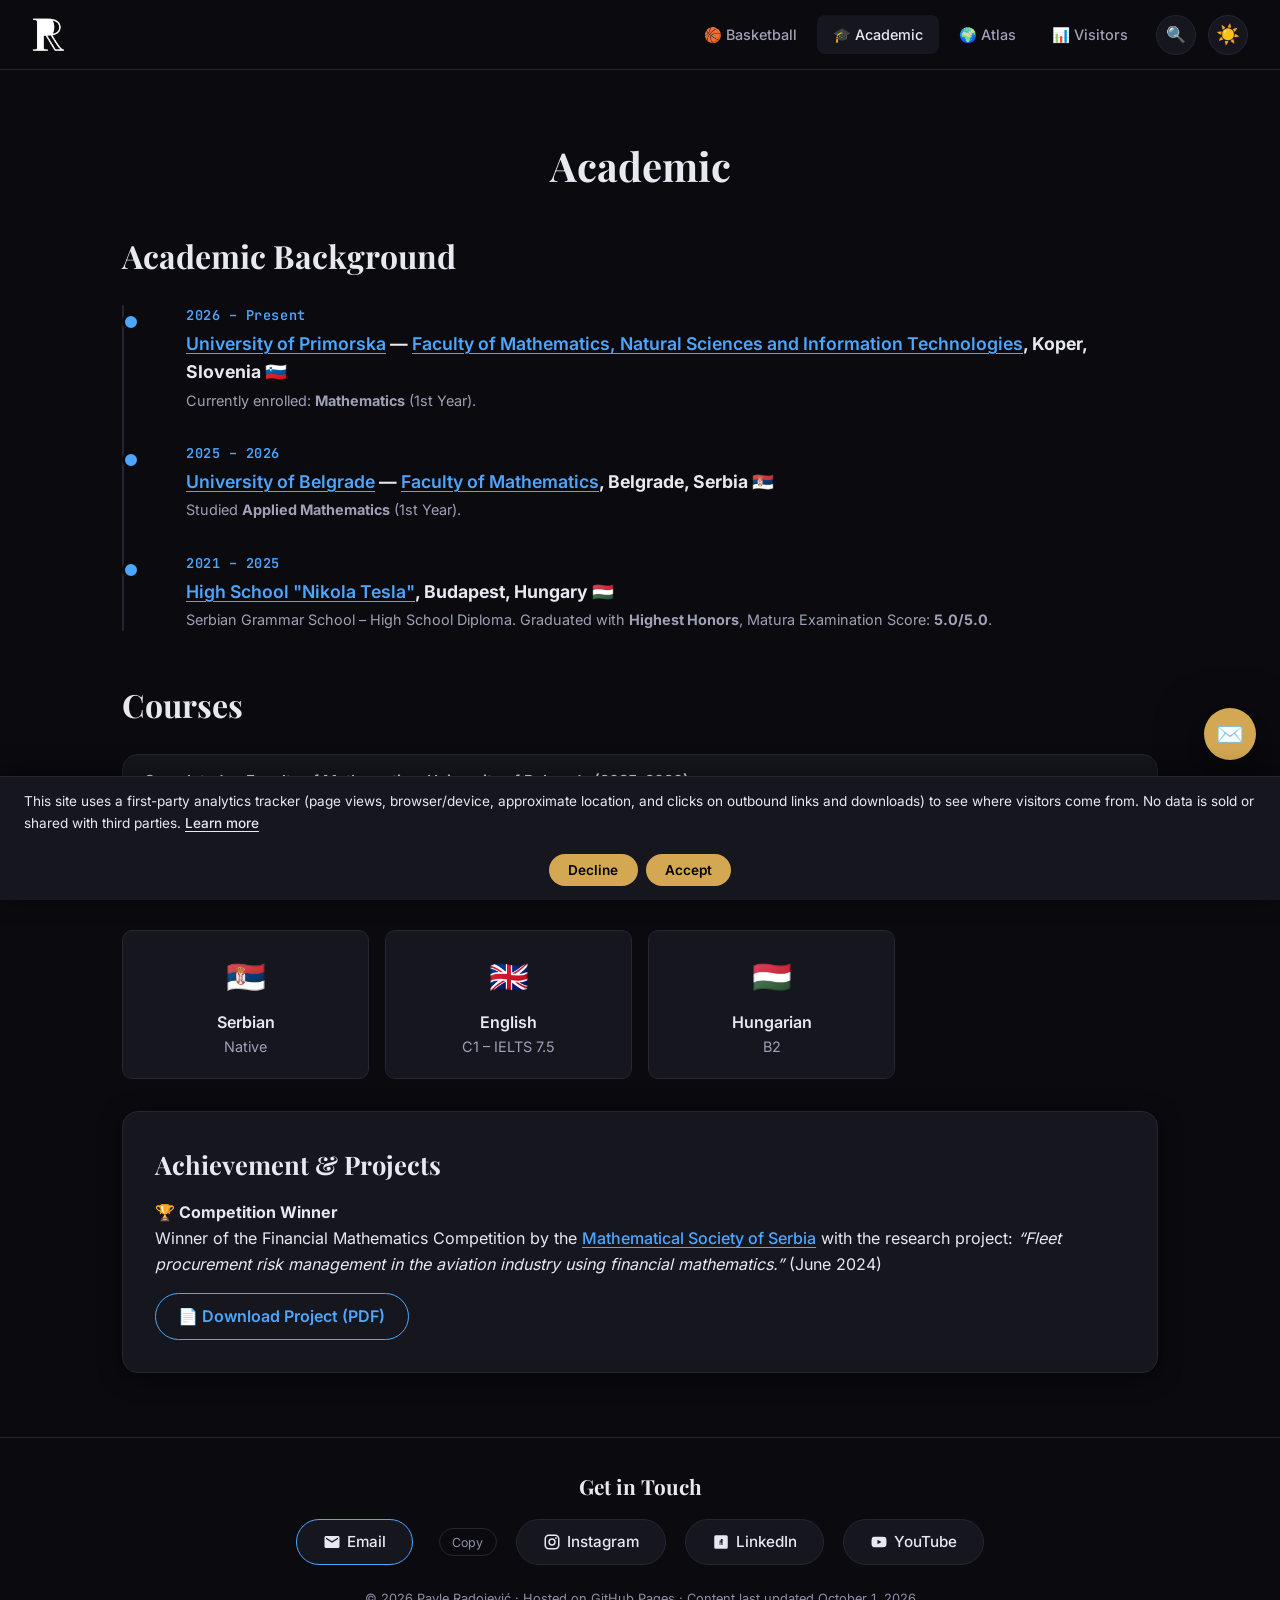
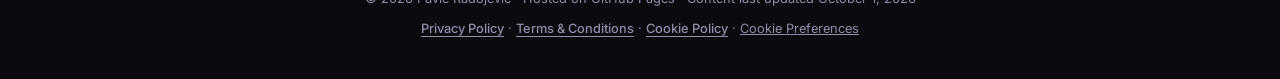
==== commit 5358279f: "edits" ====
--- a/academic.html
+++ b/academic.html
@@ -14,9 +14,7 @@
     <meta property="og:url" content="https://pavleradojevic07.github.io/pavle.radojevic/academic.html">
     <meta property="og:image" content="https://pavleradojevic07.github.io/pavle.radojevic/images/logo-dark.webp">
     <meta name="twitter:card" content="summary_large_image">
-    <link rel="preconnect" href="https://fonts.googleapis.com">
-    <link rel="preconnect" href="https://fonts.gstatic.com" crossorigin>
-    <link href="https://fonts.googleapis.com/css2?family=Inter:wght@300;400;500;600;700;800;900&family=Playfair+Display:wght@500;600;700;800&family=JetBrains+Mono:wght@400;500;600&display=swap" rel="stylesheet">
+    <link rel="stylesheet" href="fonts/fonts.css">
     <script>
         (function() {
             var theme = document.cookie.replace(/(?:(?:^|.*;\s*)theme\s*\=\s*([^;]*).*$)|^.*$/, "$1") || 'dark';
@@ -335,12 +333,17 @@
     /* Light-theme accent colors darkened to meet WCAG AA (4.5:1) when used as text */
     [data-theme="light"] { --accent-academic: #1a6fc4; --accent-basketball: #c2410c; --accent-plates: #15803d; --accent-gold: #8a6210; }
     [data-theme="light"] #analytics-consent-banner .ac-accept,
+    [data-theme="light"] #analytics-consent-banner .ac-decline,
     [data-theme="light"] #floatingContactToggle,
     [data-theme="light"] .skip-link,
     [data-theme="light"] .globe-search button,
     [data-theme="light"] #donationBtn,
     [data-theme="light"] #cookiePrefsBtnMain,
     [data-theme="light"] .confirm-modal-confirm { color: #fff !important; }
+    /* Hover-state contrast: white text on the dark-theme accents was below 4.5:1 */
+    .club-link:hover, .btn-outline:hover, .school-link:hover, .pdf-link:hover { color: #000 !important; }
+    [data-theme="light"] .club-link:hover, [data-theme="light"] .btn-outline:hover, [data-theme="light"] .school-link:hover, [data-theme="light"] .pdf-link:hover { color: #fff !important; }
+    [data-theme="light"] .pill-optional { color: #0b4f96; }
     .skip-link { position: fixed; top: -100px; left: 1rem; z-index: 100000; background: var(--accent-gold, #d4a853); color: #000; padding: 0.7rem 1.4rem; border-radius: 8px; text-decoration: none; font-weight: 600; font-family: var(--font-sans, sans-serif); transition: top 0.2s ease; }
     .skip-link:focus { top: 1rem; }
     #main-content:focus { outline: none; }
@@ -412,6 +415,7 @@
     }
     @media (prefers-reduced-motion: reduce) {
         .skeleton-pulse, .loading-spinner, #backToTopBtn, #floatingContactToggle { animation: none !important; transition: none !important; }
+        html { scroll-behavior: auto !important; }
     }
 </style>
 </head>
@@ -436,11 +440,11 @@
             font-size: 0.85rem; transition: filter 0.2s;
         }
         #analytics-consent-banner .ac-accept { background: var(--accent-gold, #d4a853); color: #000; }
-        #analytics-consent-banner .ac-decline { background: transparent; border: 1px solid var(--border, #252535); color: var(--text, #e8e8f0); }
+        #analytics-consent-banner .ac-decline { background: var(--accent-gold, #d4a853); color: #000; }
         #analytics-consent-banner .ac-btn:hover { filter: brightness(1.1); }
     </style>
     <div id="analytics-consent-banner">
-        <span>This site uses a first-party analytics tracker (page views, browser/device, approximate location) to see where visitors come from. No data is sold or shared with third parties. <a href="cookies.html" style="color:inherit; text-decoration:underline;">Learn more</a></span>
+        <span>This site uses a first-party analytics tracker (page views, browser/device, approximate location, and clicks on outbound links and downloads) to see where visitors come from. No data is sold or shared with third parties. <a href="cookies.html" style="color:inherit; text-decoration:underline;">Learn more</a></span>
         <div style="display:flex; gap:0.5rem;">
             <button class="ac-btn ac-decline" id="acDeclineBtn">Decline</button>
             <button class="ac-btn ac-accept" id="acAcceptBtn">Accept</button>
@@ -458,7 +462,8 @@
   }
 
   function setConsentCookie(value) {
-    document.cookie = CONSENT_COOKIE + '=' + value + ';path=/;max-age=' + (60*60*24*365) + ';SameSite=Lax';
+    if (value !== 'accepted') { ['visitorToken','entryTime','lastPage','utmParams'].forEach(function (k) { try { sessionStorage.removeItem(k); } catch (e) {} }); }
+    document.cookie = CONSENT_COOKIE + '=' + value + ';path=/;max-age=' + (60*60*24*365) + ';SameSite=Lax' + (location.protocol === 'https:' ? ';Secure' : '');
   }
 
   function getUTMParams() {
@@ -585,10 +590,10 @@
 
     <nav class="nav">
         <a href="index.html" class="nav-logo">
-            <img src="images/logo-dark.webp" alt="PR Logo" class="logo-dark">
-            <img src="images/logo-light.webp" alt="PR Logo" class="logo-light">
+            <img src="images/logo-dark.webp" alt="Pavle Radojević — home" class="logo-dark">
+            <img src="images/logo-light.webp" alt="Pavle Radojević — home" class="logo-light">
         </a>
-        <button class="mobile-menu-btn" id="mobileMenuBtn" aria-label="Menu">☰</button>
+        <button class="mobile-menu-btn" id="mobileMenuBtn" aria-label="Menu" aria-expanded="false" aria-controls="navLinks">☰</button>
         <div class="nav-links" id="navLinks">
             <a href="basketball.html" class="nav-link basketball-link">🏀 Basketball</a>
             <a href="academic.html" class="nav-link academic-link active">🎓 Academic</a>
@@ -736,7 +741,7 @@
                     <a href="https://dms.rs/" target="_blank" rel="noopener">Mathematical Society of Serbia</a> 
                     with the research project: <em>“Fleet procurement risk management in the aviation industry using financial mathematics.”</em> (June 2024)
                 </p>
-                <a href="files/fleet-procurement-risk.pdf" class="pdf-link" target="_blank" download>
+                <a href="files/fleet-procurement-risk.pdf" class="pdf-link" target="_blank" rel="noopener" download>
                     📄 Download Project (PDF)
                 </a>
             </div>
@@ -776,7 +781,7 @@
                 YouTube
             </a>
         </div>
-        <p class="footer-note">© 2026 Pavle Radojević · Hosted on GitHub Pages · Content last updated September 27, 2026</p>
+        <p class="footer-note">© 2026 Pavle Radojević · Hosted on GitHub Pages · Content last updated October 1, 2026</p>
         <p class="footer-note" style="margin-top:0.6rem;">
             <a href="privacy.html" style="color:var(--text-muted); text-decoration:underline;">Privacy Policy</a> ·
             <a href="terms.html" style="color:var(--text-muted); text-decoration:underline;">Terms &amp; Conditions</a> ·
@@ -805,7 +810,7 @@
             const next = current === 'dark' ? 'light' : 'dark';
             html.setAttribute('data-theme', next);
             themeToggle.textContent = next === 'dark' ? '☀️' : '🌙';
-            document.cookie = 'theme=' + next + ';path=/;max-age=' + (60*60*24*365) + ';SameSite=Lax';
+            document.cookie = 'theme=' + next + ';path=/;max-age=' + (60*60*24*365) + ';SameSite=Lax' + (location.protocol === 'https:' ? ';Secure' : '');
         });
 
         // Mobile menu
@@ -814,6 +819,7 @@
         mobileMenuBtn.addEventListener('click', () => {
             navLinks.classList.toggle('mobile-open');
             mobileMenuBtn.textContent = navLinks.classList.contains('mobile-open') ? '✕' : '☰';
+            mobileMenuBtn.setAttribute('aria-expanded', navLinks.classList.contains('mobile-open') ? 'true' : 'false');
         });
 
         // Toggle course summaries on click (and via keyboard)
@@ -918,7 +924,7 @@
     var siteIndex = [
         { title: 'Home', url: 'index.html', desc: 'Basketball, academics, license plate atlas' },
         { title: 'Basketball', url: 'basketball.html', desc: 'Player profile, height, weight, position' },
-        { title: 'Playing history', url: 'basketball.html', desc: 'KK Portoro\u017e, KK Borac Zemun, Honv\u00e9d Academy' },
+        { title: 'Playing history', url: 'basketball.html', desc: 'KK Portoro\u017e, KK Borac Zemun, Honv\u00e9d Academy, EYBL' },
         { title: 'Career achievements', url: 'basketball.html#achievements', desc: 'National team camp, NB II champion, tournaments' },
         { title: 'Career highs', url: 'basketball.html#career-highs', desc: 'Points, rebounds, assists, blocks' },
         { title: 'Basketball FAQ', url: 'basketball.html#faq', desc: 'Contact, stats, recruiting questions' },
@@ -1008,7 +1014,8 @@
     if (cookieCancelBtn) cookieCancelBtn.addEventListener('click', closeCookieModal);
     if (cookieModal) cookieModal.addEventListener('click', function (e) { if (e.target === cookieModal) closeCookieModal(); });
     if (cookieConfirmBtn) cookieConfirmBtn.addEventListener('click', function () {
-        document.cookie = 'analytics-consent=; path=/; max-age=0; SameSite=Lax';
+        ['visitorToken','entryTime','lastPage','utmParams'].forEach(function (k) { try { sessionStorage.removeItem(k); } catch (e) {} });
+        document.cookie = 'analytics-consent=; path=/; max-age=0; SameSite=Lax' + (location.protocol === 'https:' ? '; Secure' : '');
         location.reload();
     });
     window.openCookiePrefsConfirm = openCookieModal;
--- a/fonts/fonts.css
+++ b/fonts/fonts.css
@@ -0,0 +1,7 @@
+/* Self-hosted via Fontsource (SIL Open Font License 1.1). See LICENSE-*.txt */
+@font-face{font-family:'Inter';font-style:normal;font-display:swap;font-weight:100 900;src:url(inter-latin-ext-wght-normal.woff2) format('woff2');unicode-range:U+0100-02BA,U+02BD-02C5,U+02C7-02CC,U+02CE-02D7,U+02DD-02FF,U+0304,U+0308,U+0329,U+1D00-1DBF,U+1E00-1E9F,U+1EF2-1EFF,U+2020,U+20A0-20AB,U+20AD-20C0,U+2113,U+2C60-2C7F,U+A720-A7FF;}
+@font-face{font-family:'Inter';font-style:normal;font-display:swap;font-weight:100 900;src:url(inter-latin-wght-normal.woff2) format('woff2');unicode-range:U+0000-00FF,U+0131,U+0152-0153,U+02BB-02BC,U+02C6,U+02DA,U+02DC,U+0304,U+0308,U+0329,U+2000-206F,U+20AC,U+2122,U+2191,U+2193,U+2212,U+2215,U+FEFF,U+FFFD;}
+@font-face{font-family:'Playfair Display';font-style:normal;font-display:swap;font-weight:400 900;src:url(playfair-display-latin-ext-wght-normal.woff2) format('woff2');unicode-range:U+0100-02BA,U+02BD-02C5,U+02C7-02CC,U+02CE-02D7,U+02DD-02FF,U+0304,U+0308,U+0329,U+1D00-1DBF,U+1E00-1E9F,U+1EF2-1EFF,U+2020,U+20A0-20AB,U+20AD-20C0,U+2113,U+2C60-2C7F,U+A720-A7FF;}
+@font-face{font-family:'Playfair Display';font-style:normal;font-display:swap;font-weight:400 900;src:url(playfair-display-latin-wght-normal.woff2) format('woff2');unicode-range:U+0000-00FF,U+0131,U+0152-0153,U+02BB-02BC,U+02C6,U+02DA,U+02DC,U+0304,U+0308,U+0329,U+2000-206F,U+20AC,U+2122,U+2191,U+2193,U+2212,U+2215,U+FEFF,U+FFFD;}
+@font-face{font-family:'JetBrains Mono';font-style:normal;font-display:swap;font-weight:100 800;src:url(jetbrains-mono-latin-ext-wght-normal.woff2) format('woff2');unicode-range:U+0100-02BA,U+02BD-02C5,U+02C7-02CC,U+02CE-02D7,U+02DD-02FF,U+0304,U+0308,U+0329,U+1D00-1DBF,U+1E00-1E9F,U+1EF2-1EFF,U+2020,U+20A0-20AB,U+20AD-20C0,U+2113,U+2C60-2C7F,U+A720-A7FF;}
+@font-face{font-family:'JetBrains Mono';font-style:normal;font-display:swap;font-weight:100 800;src:url(jetbrains-mono-latin-wght-normal.woff2) format('woff2');unicode-range:U+0000-00FF,U+0131,U+0152-0153,U+02BB-02BC,U+02C6,U+02DA,U+02DC,U+0304,U+0308,U+0329,U+2000-206F,U+20AC,U+2122,U+2191,U+2193,U+2212,U+2215,U+FEFF,U+FFFD;}
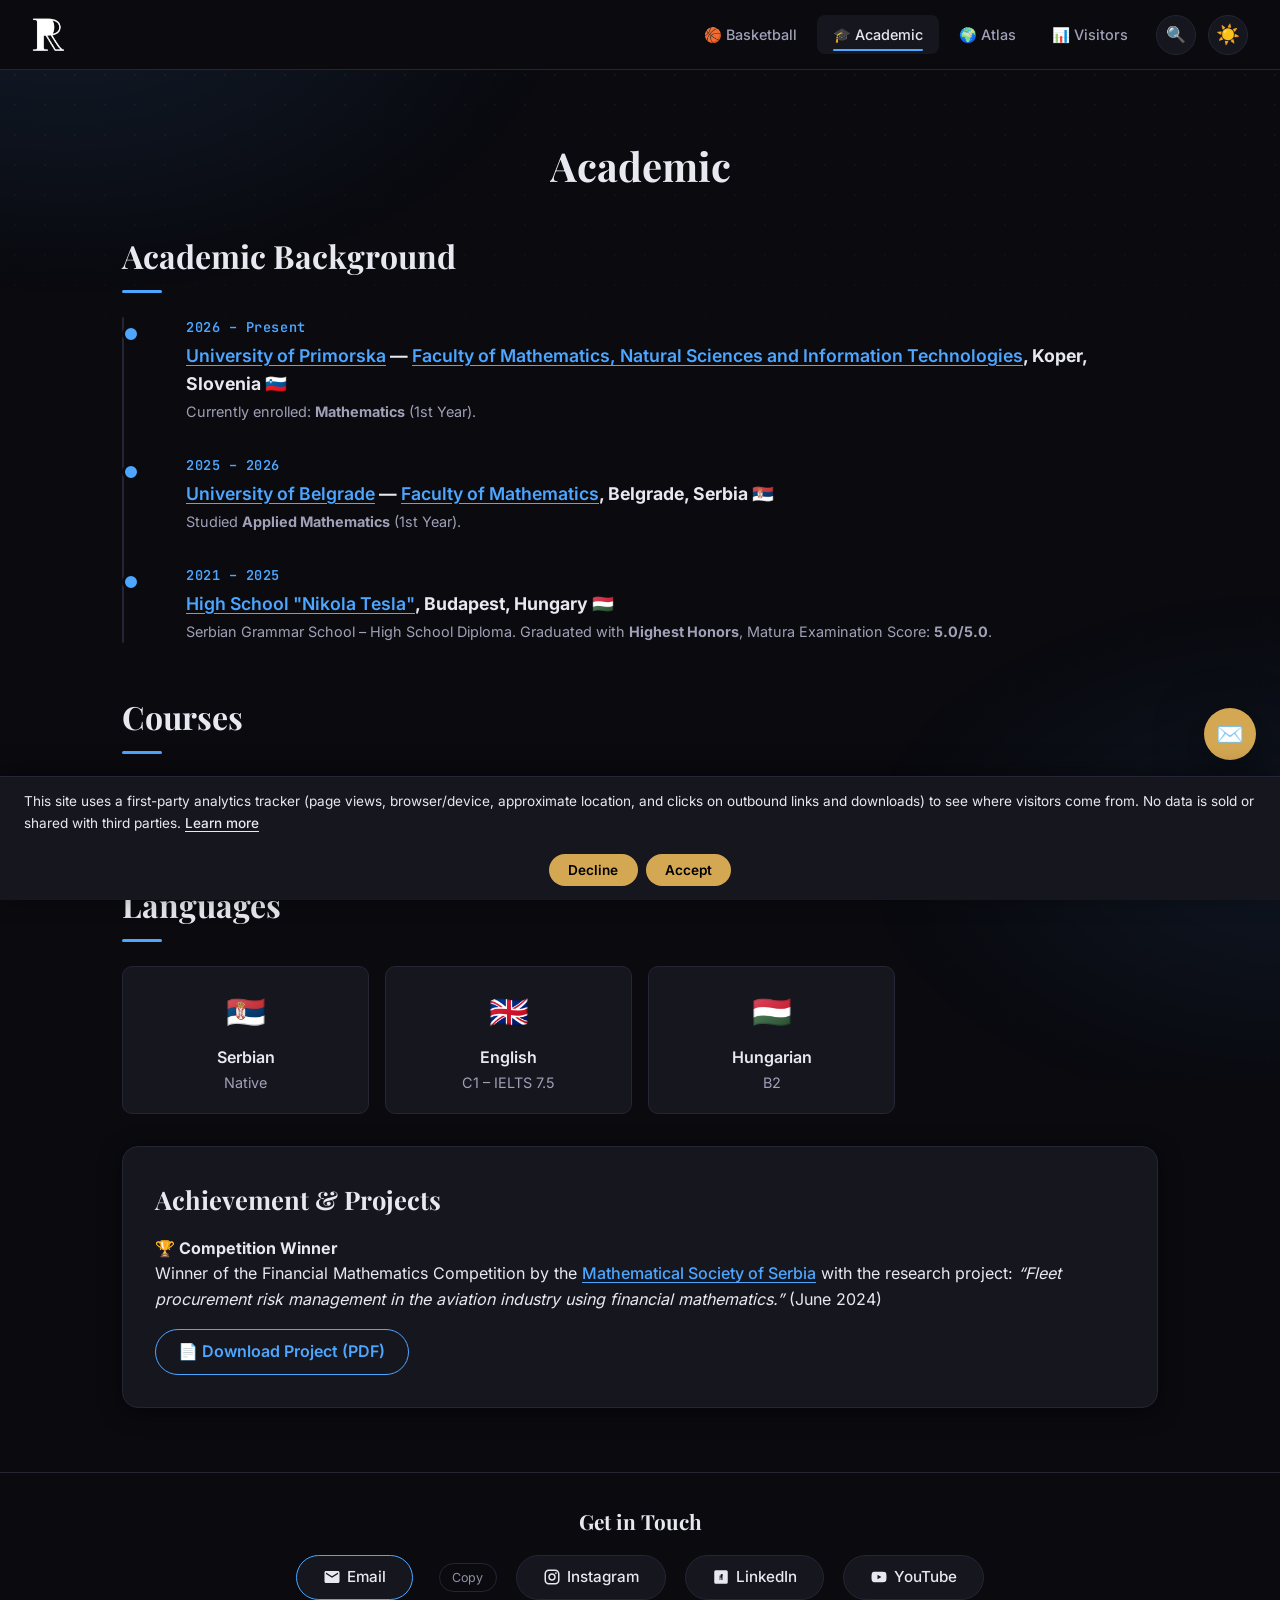
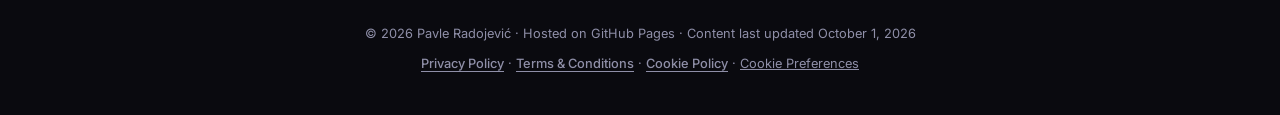
==== commit 6882217a: "edit" ====
--- a/academic.html
+++ b/academic.html
@@ -418,6 +418,8 @@
         html { scroll-behavior: auto !important; }
     }
 </style>
+    <link rel="stylesheet" href="assets/modern.css">
+    <script src="assets/modern.js" defer></script>
 </head>
 <body>
     <a href="#main-content" class="skip-link">Skip to main content</a>
--- a/assets/modern.css
+++ b/assets/modern.css
@@ -0,0 +1,105 @@
+/* modern.css — progressive-enhancement layer on top of each page's own styles.
+   Nothing here changes content or layout; every effect is gated by JS or media queries. */
+
+/* ── Per-page accent (drives glows, underlines, focus rings) ── */
+html { --accent-current: var(--accent-gold); }
+html[data-page="basketball"] { --accent-current: var(--accent-basketball); }
+html[data-page="academic"]   { --accent-current: var(--accent-academic); }
+html[data-page="plates"]     { --accent-current: var(--accent-plates); }
+
+/* ── Focus ring (zero specificity, so any explicit page rule still wins) ── */
+:where(a, button, input, textarea, select, [tabindex]):focus-visible { outline: 2px solid var(--accent-current); outline-offset: 3px; }
+
+/* ── Ambient background: soft drifting glow + faint dot grid (Aceternity "grid/aurora" idea) ── */
+body::before, body::after { content: ""; position: fixed; pointer-events: none; z-index: -1; }
+body::before {
+    inset: -20%;
+    background:
+        radial-gradient(40% 34% at 18% 14%, color-mix(in srgb, var(--accent-current) 11%, transparent), transparent 70%),
+        radial-gradient(34% 30% at 86% 82%, color-mix(in srgb, var(--accent-academic) 8%, transparent), transparent 70%);
+}
+body::after {
+    inset: 0;
+    background-image: radial-gradient(color-mix(in srgb, var(--text) 10%, transparent) 1px, transparent 1.3px);
+    background-size: 30px 30px;
+    -webkit-mask-image: linear-gradient(to bottom, #000, transparent 55%);
+    mask-image: linear-gradient(to bottom, #000, transparent 55%);
+    opacity: .55;
+}
+html[data-page="index"] body::before, html[data-page="index"] body::after { display: none; } /* hero covers the page */
+
+/* ── Navigation: glass on scroll + animated underline (Manus / Aceternity navbars) ── */
+.nav { transition: box-shadow .3s, background-color .3s; view-transition-name: site-nav; }
+.nav.scrolled { background: color-mix(in srgb, var(--bg) 80%, transparent); box-shadow: 0 10px 30px -22px rgba(0, 0, 0, .65); }
+.nav-link { position: relative; }
+.nav-link::after { content: ""; position: absolute; left: 1rem; right: 1rem; bottom: .2rem; height: 2px; border-radius: 2px; background: var(--accent-current); transform: scaleX(0); transform-origin: left; transition: transform .3s cubic-bezier(.2, .7, .2, 1); }
+.nav-link:hover::after, .nav-link.active::after { transform: scaleX(1); }
+#scrollProgressBar { background: linear-gradient(90deg, var(--accent-current), var(--accent-gold)); }
+
+/* ── Cards: cursor spotlight (Aceternity "glowing effect" / React Bits "spotlight card") ── */
+:is(.stat-card, .achievement-card, .course-card, .lang-card, .coll-stat, .country-entry, .faq-item, .achievement-box, .manage-box) { position: relative; isolation: isolate; }
+:is(.stat-card, .achievement-card, .course-card, .lang-card, .coll-stat, .country-entry, .faq-item, .achievement-box, .manage-box)::before {
+    content: ""; position: absolute; inset: 0; z-index: -1; border-radius: inherit; pointer-events: none; opacity: 0; transition: opacity .35s;
+    background: radial-gradient(220px circle at var(--mx, 50%) var(--my, 50%), color-mix(in srgb, var(--accent-current) 15%, transparent), transparent 70%);
+}
+@media (hover: hover) and (pointer: fine) {
+    :is(.stat-card, .achievement-card, .course-card, .lang-card, .coll-stat, .country-entry, .faq-item, .achievement-box, .manage-box):hover::before { opacity: 1; }
+}
+
+/* ── Buttons: lift, soft glow, press ── */
+.btn-outline, .pdf-link, .contact-link, .copy-email-btn, .globe-search button, #donationBtn { transition: transform .2s, box-shadow .25s, background-color .25s, border-color .25s, color .25s, filter .2s; }
+.btn-outline:hover, .pdf-link:hover, .contact-link:hover { transform: translateY(-2px); box-shadow: 0 10px 24px -14px color-mix(in srgb, var(--accent-current) 70%, transparent); }
+.btn-outline:active, .pdf-link:active, .contact-link:active, .copy-email-btn:active, .globe-search button:active, #donationBtn:active { transform: scale(.97); }
+
+/* ── Section headings: accent bar draws in once seen ── */
+.section > h2::after { content: ""; display: block; width: 2.5rem; height: 3px; margin-top: .55rem; border-radius: 2px; background: var(--accent-current); transform: scaleX(0); transform-origin: left; transition: transform .7s cubic-bezier(.2, .7, .2, 1) .15s; }
+.section > h2.seen::after { transform: scaleX(1); }
+
+/* ── Scroll reveal: classes are added by modern.js only, so no-JS visitors see everything ── */
+.reveal { opacity: 0; transform: translate3d(0, 16px, 0); transition: opacity .6s ease, transform .7s cubic-bezier(.2, .7, .2, 1); transition-delay: var(--d, 0ms); }
+.reveal.in { opacity: 1; transform: none; }
+
+/* ── Index hero: staggered entrance + subtle horizontal parallax ── */
+.panel-content { translate: calc(var(--p, 0) * -48px) 0; }
+.scroll-arrow { backdrop-filter: blur(6px); -webkit-backdrop-filter: blur(6px); transition: opacity .3s, transform .2s, background-color .2s; }
+.scroll-arrow:hover { transform: translateY(-50%) scale(1.08); background: rgba(0, 0, 0, .55); }
+
+/* ── Motion (only when the visitor has not asked for reduced motion) ── */
+@media (prefers-reduced-motion: no-preference) {
+    body::before { animation: ambientDrift 38s ease-in-out infinite alternate; will-change: transform; }
+    @keyframes ambientDrift { from { transform: translate3d(-2%, -1%, 0) scale(1); } to { transform: translate3d(3%, 2%, 0) scale(1.08); } }
+
+    /* Title word reveal + one-time sheen (React Bits "split text" / "gradient text") */
+    .w { display: inline-block; animation: wordIn .7s cubic-bezier(.2, .7, .2, 1) both; animation-delay: calc(var(--i, 0) * 70ms + 80ms); }
+    @keyframes wordIn { from { opacity: 0; transform: translate3d(0, .45em, 0); } to { opacity: 1; transform: none; } }
+    @supports (background-clip: text) {
+        .w {
+            background: linear-gradient(100deg, var(--text) 36%, var(--accent-current) 50%, var(--text) 64%) 100% 0 / 300% 100%;
+            -webkit-background-clip: text; background-clip: text; -webkit-text-fill-color: transparent;
+            animation: wordIn .7s cubic-bezier(.2, .7, .2, 1) both, sheen 2.2s ease both;
+            animation-delay: calc(var(--i, 0) * 70ms + 80ms), calc(var(--i, 0) * 70ms + 500ms);
+        }
+        @keyframes sheen { to { background-position: 0 0; } }
+    }
+
+    .panel-content > * { animation: riseIn .8s cubic-bezier(.2, .7, .2, 1) both; }
+    .panel-content > :nth-child(2) { animation-delay: .12s; }
+    .panel-content > :nth-child(3) { animation-delay: .24s; }
+    @keyframes riseIn { from { opacity: 0; transform: translate3d(0, 18px, 0); } to { opacity: 1; transform: none; } }
+
+    /* Cross-page fade (Chromium/Safari view transitions); older browsers just navigate normally */
+    @view-transition { navigation: auto; }
+    ::view-transition-old(root), ::view-transition-new(root) { animation-duration: .25s; }
+    ::view-transition-group(site-nav) { animation: none; }
+
+    /* Gentle scroll-linked drift on the profile photo (Chromium; ignored elsewhere) */
+    @supports (animation-timeline: view()) {
+        .profile-photo-wrap img { transform: scale(1.08); animation: photoDrift linear both; animation-timeline: view(); animation-range: cover; }
+        @keyframes photoDrift { from { transform: translate3d(0, -14px, 0) scale(1.08); } to { transform: translate3d(0, 14px, 0) scale(1.08); } }
+    }
+}
+@media (prefers-reduced-motion: reduce) {
+    *, *::before, *::after { animation-duration: .01ms !important; animation-iteration-count: 1 !important; transition-duration: .01ms !important; scroll-behavior: auto !important; }
+    .panel-content { translate: none; }
+}
+@media print { body::before, body::after { display: none; } }
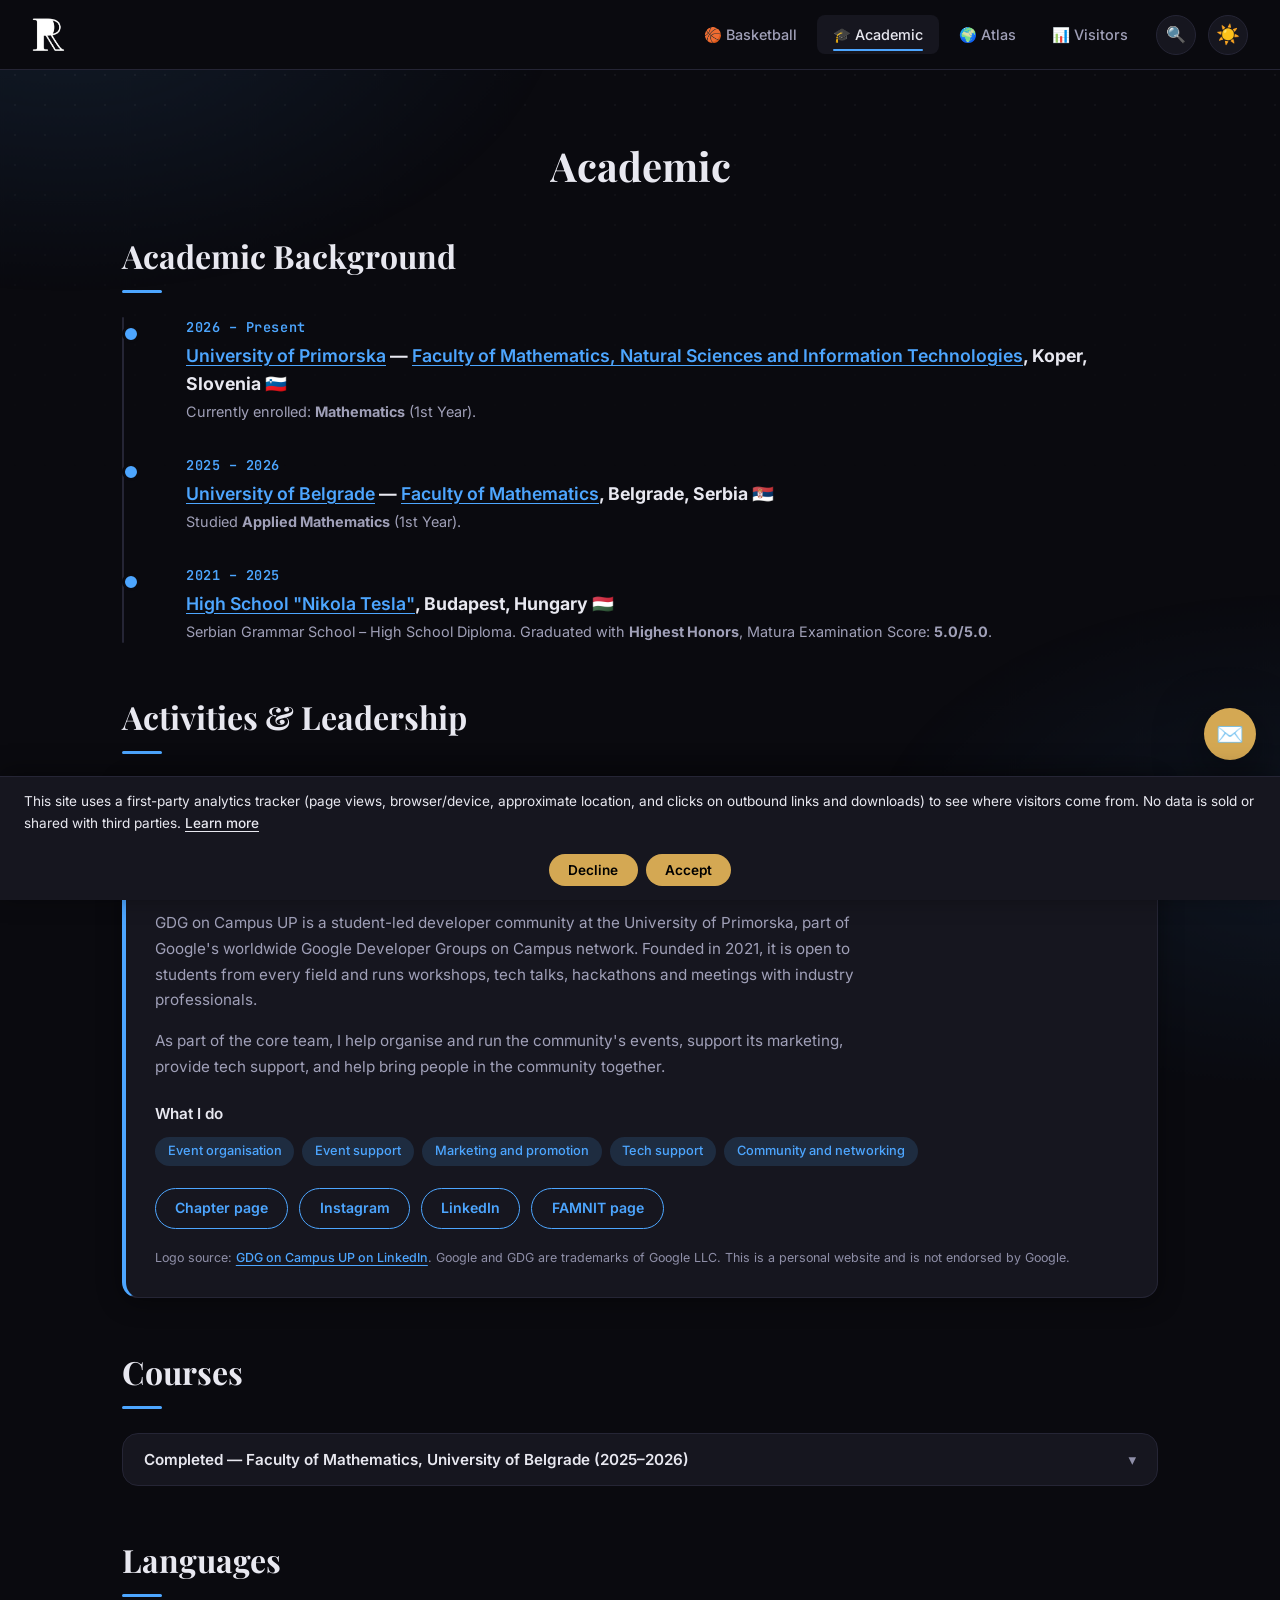
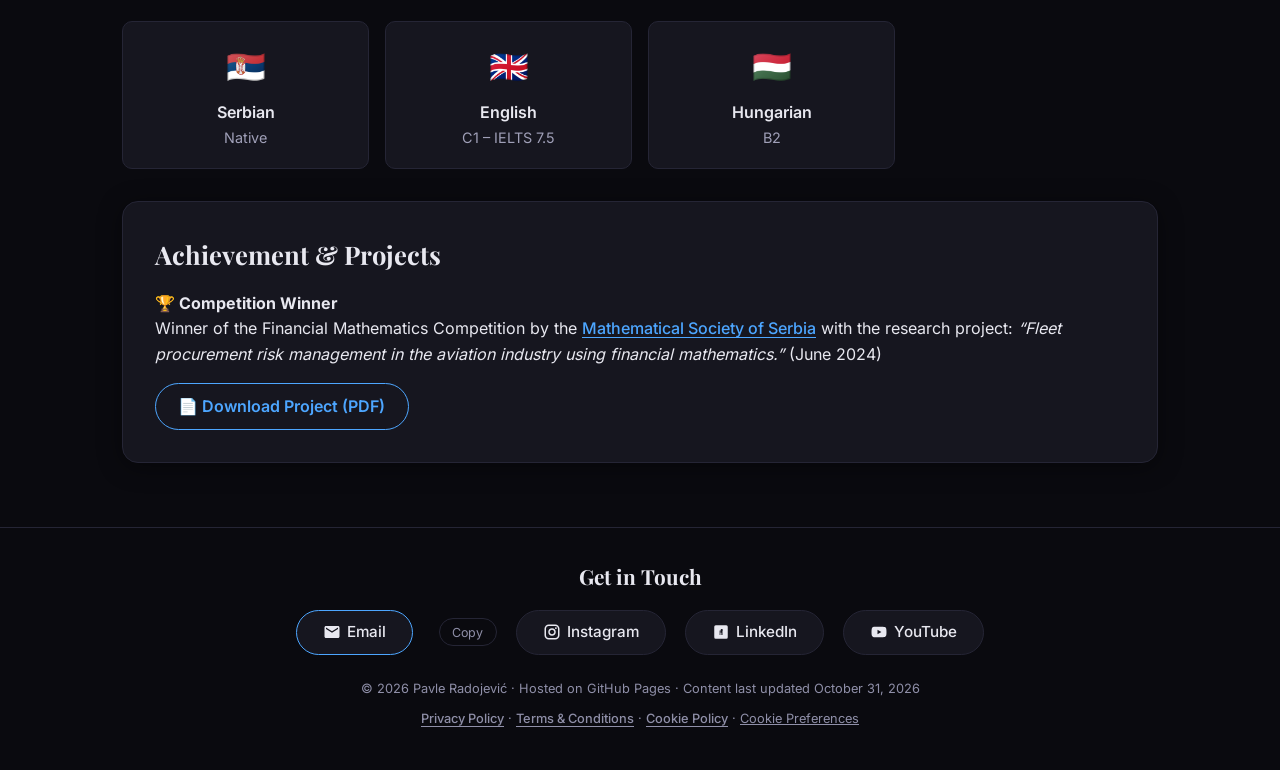
==== commit 40b5d3c6: "edits" ====
--- a/academic.html
+++ b/academic.html
@@ -6,11 +6,11 @@
     <meta charset="UTF-8">
     <meta name="viewport" content="width=device-width, initial-scale=1.0">
     <title>Academic — Pavle Radojević</title>
-    <meta name="description" content="Academic background of Pavle Radojević – University of Primorska, Faculty of Mathematics, Natural Sciences and Information Technologies">
+    <meta name="description" content="Academic background and activities of Pavle Radojević – University of Primorska (FAMNIT) and core team member of GDG on Campus UP">
     <link rel="icon" type="image/webp" href="images/logo-dark.webp">
     <meta property="og:type" content="profile">
     <meta property="og:title" content="Academic — Pavle Radojević">
-    <meta property="og:description" content="Academic background of Pavle Radojević – University of Primorska, Faculty of Mathematics, Natural Sciences and Information Technologies">
+    <meta property="og:description" content="Academic background and activities of Pavle Radojević – University of Primorska (FAMNIT) and core team member of GDG on Campus UP">
     <meta property="og:url" content="https://pavleradojevic07.github.io/pavle.radojevic/academic.html">
     <meta property="og:image" content="https://pavleradojevic07.github.io/pavle.radojevic/images/logo-dark.webp">
     <meta name="twitter:card" content="summary_large_image">
@@ -328,6 +328,55 @@
         border-color: var(--accent-gold);
         box-shadow: var(--shadow);
         }
+
+        /* Activities & Leadership */
+        .activity-card {
+            background: var(--bg-card);
+            border: 1px solid var(--border);
+            border-left: 4px solid var(--accent-academic);
+            border-radius: var(--radius);
+            padding: 1.8rem;
+            box-shadow: var(--shadow);
+            margin-bottom: 3rem;
+        }
+        .activity-head { display: flex; align-items: center; gap: 1.2rem; }
+        .activity-logo { width: 88px; height: 88px; border-radius: 16px; border: 1px solid var(--border); flex-shrink: 0; display: block; }
+        @media (max-width: 500px) { .activity-logo { width: 64px; height: 64px; } }
+        .activity-card p {
+            color: var(--text-secondary);
+            font-size: 0.95rem;
+            line-height: 1.7;
+            max-width: 70ch;
+            margin-top: 0.9rem;
+        }
+        .activity-subtitle { font-weight: 600; font-size: 0.95rem; margin: 1.4rem 0 0.7rem; }
+        .activity-tags { display: flex; flex-wrap: wrap; gap: 0.5rem; list-style: none; }
+        .activity-tags li {
+            font-size: 0.8rem;
+            font-weight: 500;
+            padding: 0.25rem 0.8rem;
+            border-radius: 20px;
+            background: rgba(77, 166, 255, 0.15);
+            color: var(--accent-academic);
+        }
+        [data-theme="light"] .activity-tags li { color: #0b4f96; }
+        .activity-links { display: flex; flex-wrap: wrap; gap: 0.7rem; margin-top: 1.4rem; }
+        .activity-link {
+            display: inline-flex;
+            align-items: center;
+            padding: 0.5rem 1.2rem;
+            border-radius: 30px;
+            border: 1px solid var(--accent-academic);
+            color: var(--accent-academic);
+            text-decoration: none;
+            font-weight: 600;
+            font-size: 0.88rem;
+            transition: all var(--transition);
+        }
+        .activity-link:hover { background: var(--accent-academic); color: #000; opacity: 1; }
+        [data-theme="light"] .activity-link:hover { color: #fff; }
+        .activity-note { font-size: 0.78rem; color: var(--text-muted); margin-top: 1.2rem; }
+        @media (max-width: 500px) { .activity-card { padding: 1.2rem; } }
     </style>
 <style>
     /* Light-theme accent colors darkened to meet WCAG AA (4.5:1) when used as text */
@@ -674,6 +723,38 @@
 
             </div>
 
+                        <h2 id="activities" style="font-family:var(--font-display); font-size:2rem; margin-bottom:1.5rem;">Activities &amp; Leadership</h2>
+            <div class="activity-card">
+                <div class="activity-head">
+                    <img src="images/gdg-logo.webp" alt="GDG on Campus University of Primorska logo" class="activity-logo" width="88" height="88" loading="lazy">
+                    <div>
+                        <div class="timeline-year">2026 – Present</div>
+                        <div class="timeline-title">
+                            Core Team Member —
+                            <a href="https://gdg.community.dev/gdg-on-campus-university-of-primorska-koper-slovenia/" target="_blank" rel="noopener" class="school-link">GDG on Campus University of Primorska</a>
+                        </div>
+                        <div class="timeline-desc">Student developer community, Koper, Slovenia 🇸🇮</div>
+                    </div>
+                </div>
+                <p>GDG on Campus UP is a student-led developer community at the University of Primorska, part of Google's worldwide Google Developer Groups on Campus network. Founded in 2021, it is open to students from every field and runs workshops, tech talks, hackathons and meetings with industry professionals.</p>
+                <p>As part of the core team, I help organise and run the community's events, support its marketing, provide tech support, and help bring people in the community together.</p>
+                <div class="activity-subtitle">What I do</div>
+                <ul class="activity-tags">
+                    <li>Event organisation</li>
+                    <li>Event support</li>
+                    <li>Marketing and promotion</li>
+                    <li>Tech support</li>
+                    <li>Community and networking</li>
+                </ul>
+                <div class="activity-links">
+                    <a href="https://gdg.community.dev/gdg-on-campus-university-of-primorska-koper-slovenia/" target="_blank" rel="noopener" class="activity-link">Chapter page</a>
+                    <a href="https://www.instagram.com/gdgoncampus.up/" target="_blank" rel="noopener" class="activity-link">Instagram</a>
+                    <a href="https://www.linkedin.com/company/gdgoncampus-up" target="_blank" rel="noopener" class="activity-link">LinkedIn</a>
+                    <a href="https://www.famnit.upr.si/en/famnit-plus-3/student-societies-and-associations/gdg-primorska-google-developers-club-of-the-university-of-primorska/" target="_blank" rel="noopener" class="activity-link">FAMNIT page</a>
+                </div>
+                <div class="activity-note">Logo source: <a href="https://www.linkedin.com/company/gdgoncampus-up" target="_blank" rel="noopener">GDG on Campus UP on LinkedIn</a>. Google and GDG are trademarks of Google LLC. This is a personal website and is not endorsed by Google.</div>
+            </div>
+
             <h2 id="courses" style="font-family:var(--font-display); font-size:2rem; margin-bottom:1.5rem;">Courses</h2>
 
             <div class="courses-accordion">
@@ -783,7 +864,7 @@
                 YouTube
             </a>
         </div>
-        <p class="footer-note">© 2026 Pavle Radojević · Hosted on GitHub Pages · Content last updated October 1, 2026</p>
+        <p class="footer-note">© 2026 Pavle Radojević · Hosted on GitHub Pages · Content last updated October 31, 2026</p>
         <p class="footer-note" style="margin-top:0.6rem;">
             <a href="privacy.html" style="color:var(--text-muted); text-decoration:underline;">Privacy Policy</a> ·
             <a href="terms.html" style="color:var(--text-muted); text-decoration:underline;">Terms &amp; Conditions</a> ·
@@ -933,6 +1014,7 @@
         { title: 'Academic', url: 'academic.html', desc: 'University of Primorska, FAMNIT, Koper' },
         { title: 'Courses', url: 'academic.html#courses', desc: 'Completed at University of Belgrade: programming, linear algebra, logic' },
         { title: 'Languages', url: 'academic.html#languages', desc: 'Serbian, English, Hungarian' },
+        { title: 'Activities & leadership', url: 'academic.html#activities', desc: 'GDG on Campus UP core team: events, marketing, tech support' },
         { title: 'License plate atlas', url: 'plates.html', desc: 'Interactive globe and collection stats' },
         { title: 'Visitor map', url: 'visitors.html', desc: 'Visitor statistics by country' },
         { title: 'Privacy policy', url: 'privacy.html', desc: 'Data, analytics, your rights' },
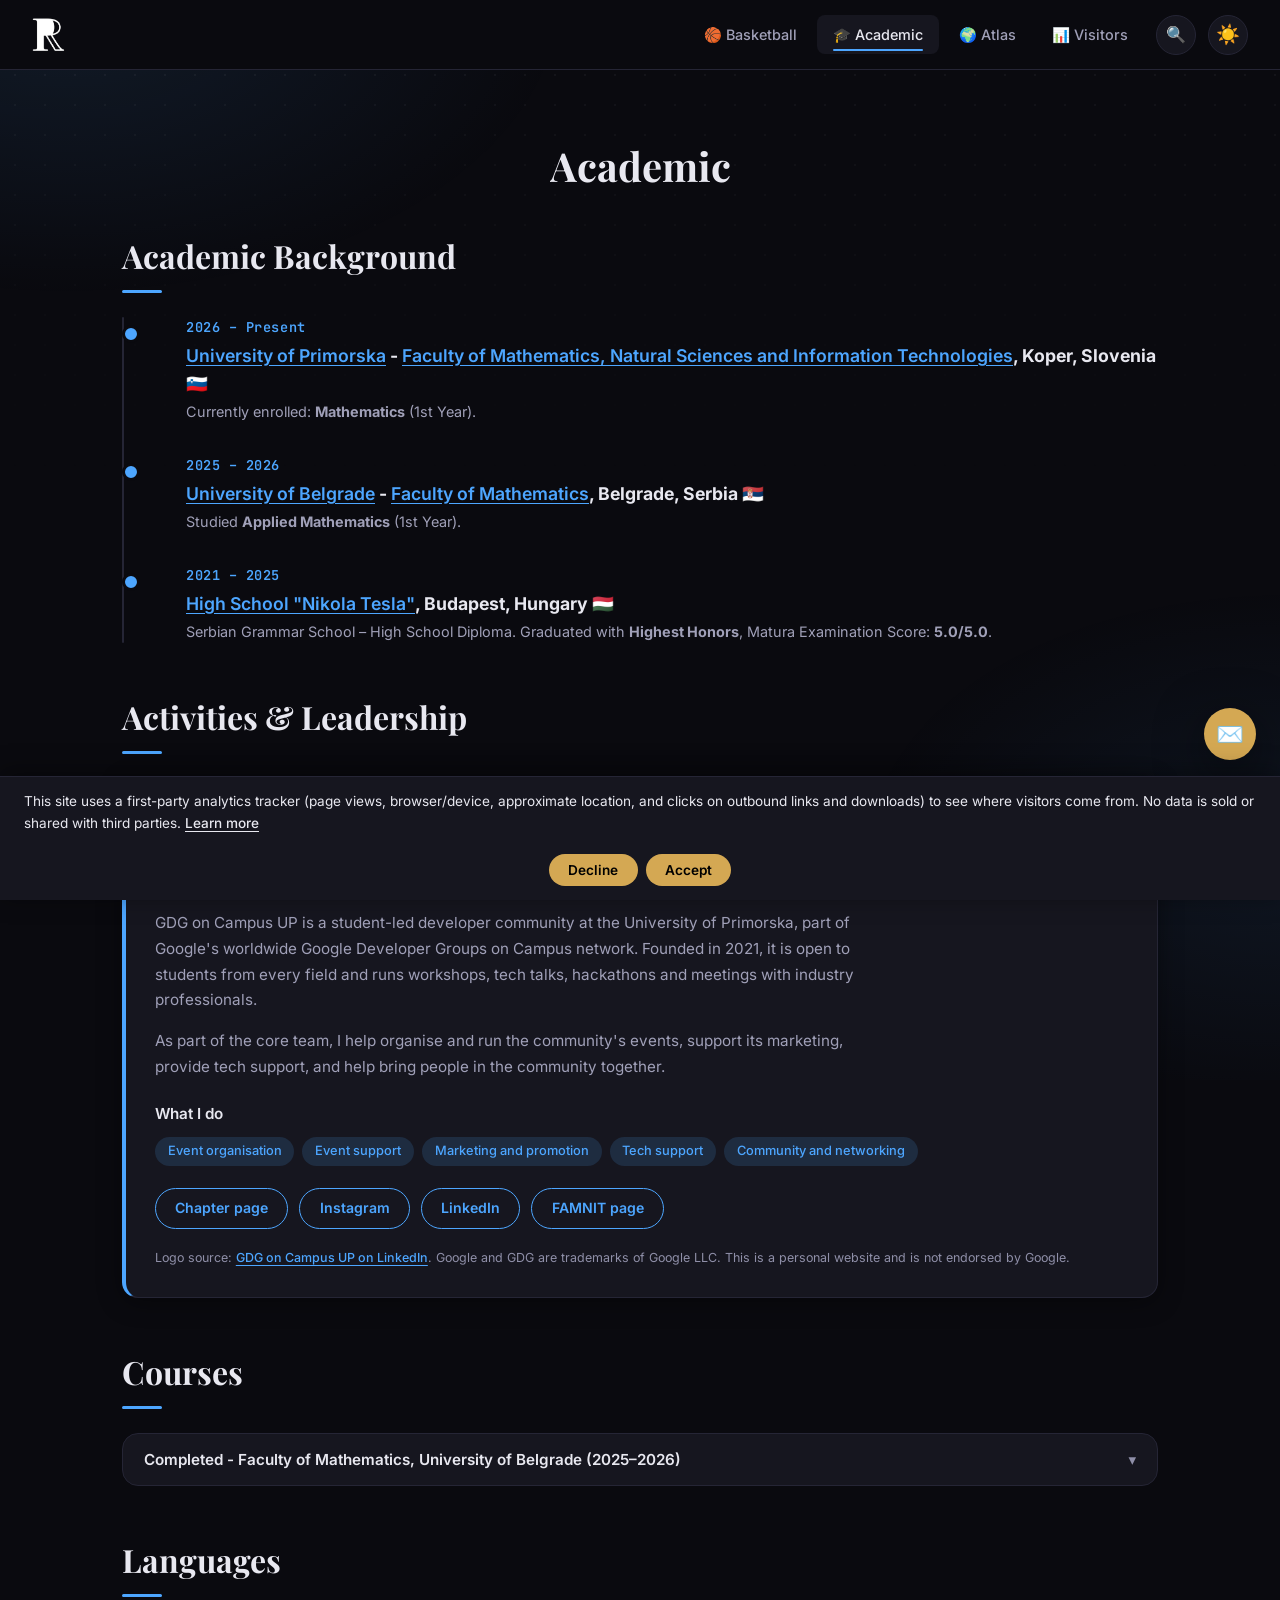
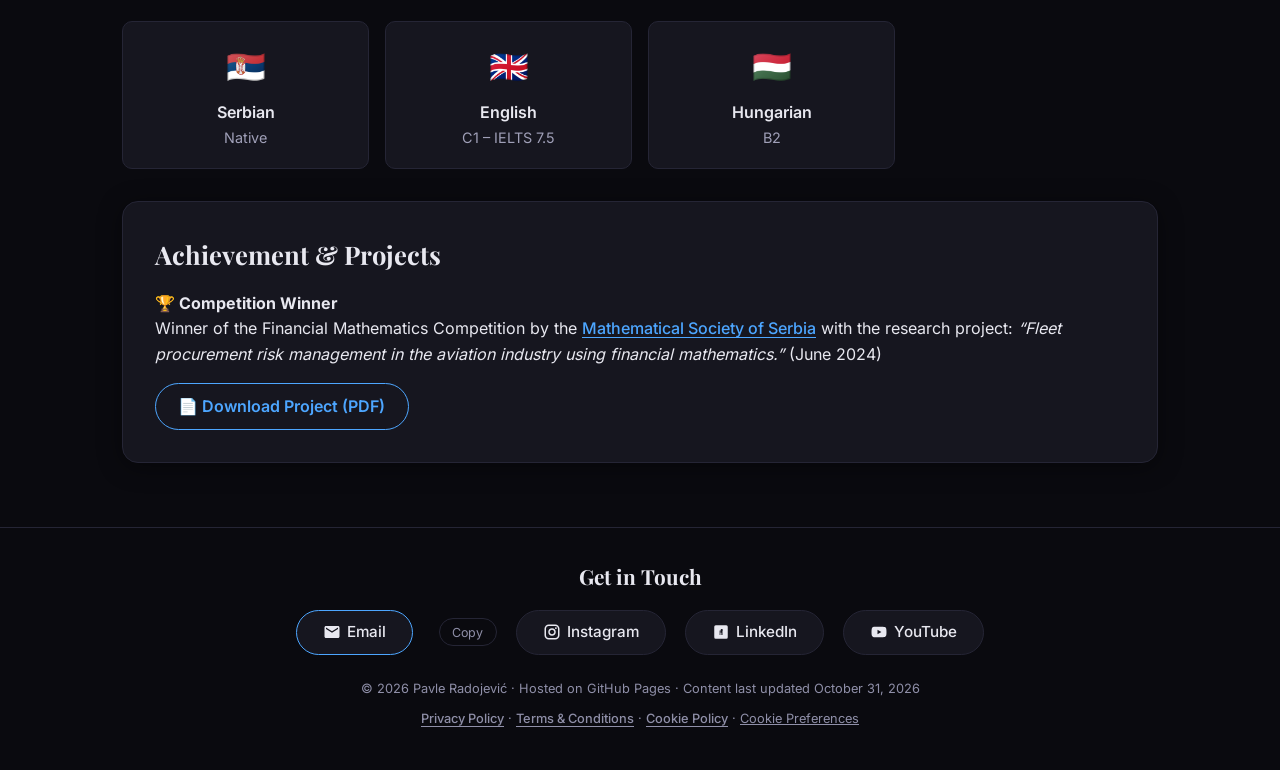
==== commit 700f01ae: "em dash" ====
--- a/academic.html
+++ b/academic.html
@@ -5,11 +5,11 @@
 
     <meta charset="UTF-8">
     <meta name="viewport" content="width=device-width, initial-scale=1.0">
-    <title>Academic — Pavle Radojević</title>
+    <title>Academic - Pavle Radojević</title>
     <meta name="description" content="Academic background and activities of Pavle Radojević – University of Primorska (FAMNIT) and core team member of GDG on Campus UP">
     <link rel="icon" type="image/webp" href="images/logo-dark.webp">
     <meta property="og:type" content="profile">
-    <meta property="og:title" content="Academic — Pavle Radojević">
+    <meta property="og:title" content="Academic - Pavle Radojević">
     <meta property="og:description" content="Academic background and activities of Pavle Radojević – University of Primorska (FAMNIT) and core team member of GDG on Campus UP">
     <meta property="og:url" content="https://pavleradojevic07.github.io/pavle.radojevic/academic.html">
     <meta property="og:image" content="https://pavleradojevic07.github.io/pavle.radojevic/images/logo-dark.webp">
@@ -473,7 +473,7 @@
 <body>
     <a href="#main-content" class="skip-link">Skip to main content</a>
     <div id="scrollProgressBar"></div>
-    <!-- Minimal analytics consent banner (Cloudflare tracker only — no Google Analytics) -->
+    <!-- Minimal analytics consent banner (Cloudflare tracker only - no Google Analytics) -->
     <style>
         #analytics-consent-banner {
             position: fixed; bottom: 0; left: 0; right: 0;
@@ -641,8 +641,8 @@
 
     <nav class="nav">
         <a href="index.html" class="nav-logo">
-            <img src="images/logo-dark.webp" alt="Pavle Radojević — home" class="logo-dark">
-            <img src="images/logo-light.webp" alt="Pavle Radojević — home" class="logo-light">
+            <img src="images/logo-dark.webp" alt="Pavle Radojević - home" class="logo-dark">
+            <img src="images/logo-light.webp" alt="Pavle Radojević - home" class="logo-light">
         </a>
         <button class="mobile-menu-btn" id="mobileMenuBtn" aria-label="Menu" aria-expanded="false" aria-controls="navLinks">☰</button>
         <div class="nav-links" id="navLinks">
@@ -694,7 +694,7 @@
                 <div class="timeline-item">
                     <div class="timeline-year">2026 – Present</div>
                     <div class="timeline-title">
-                        <a href="https://www.upr.si/en" target="_blank" rel="noopener" class="school-link">University of Primorska</a> — 
+                        <a href="https://www.upr.si/en" target="_blank" rel="noopener" class="school-link">University of Primorska</a> - 
                         <a href="https://www.famnit.upr.si/" target="_blank" rel="noopener" class="school-link">Faculty of Mathematics, Natural Sciences and Information Technologies</a>, Koper, Slovenia 🇸🇮
                     </div>
                     <div class="timeline-desc">Currently enrolled: <strong>Mathematics</strong> (1st Year).</div>
@@ -704,7 +704,7 @@
                 <div class="timeline-item">
                     <div class="timeline-year">2025 – 2026</div>
                     <div class="timeline-title">
-                        <a href="https://www.bg.ac.rs/" target="_blank" rel="noopener" class="school-link">University of Belgrade</a> — 
+                        <a href="https://www.bg.ac.rs/" target="_blank" rel="noopener" class="school-link">University of Belgrade</a> - 
                         <a href="https://www.matf.bg.ac.rs/" target="_blank" rel="noopener" class="school-link">Faculty of Mathematics</a>, Belgrade, Serbia 🇷🇸
                     </div>
                     <div class="timeline-desc">Studied <strong>Applied Mathematics</strong> (1st Year).</div>
@@ -730,7 +730,7 @@
                     <div>
                         <div class="timeline-year">2026 – Present</div>
                         <div class="timeline-title">
-                            Core Team Member —
+                            Core Team Member -
                             <a href="https://gdg.community.dev/gdg-on-campus-university-of-primorska-koper-slovenia/" target="_blank" rel="noopener" class="school-link">GDG on Campus University of Primorska</a>
                         </div>
                         <div class="timeline-desc">Student developer community, Koper, Slovenia 🇸🇮</div>
@@ -759,7 +759,7 @@
 
             <div class="courses-accordion">
                 <button class="courses-accordion-toggle" type="button" aria-expanded="false" aria-controls="belgradeCourses">
-                    <span>Completed — Faculty of Mathematics, University of Belgrade (2025–2026)</span>
+                    <span>Completed - Faculty of Mathematics, University of Belgrade (2025–2026)</span>
                     <span class="accordion-chevron" aria-hidden="true">▾</span>
                 </button>
                 <div id="belgradeCourses" class="courses-accordion-panel" hidden>
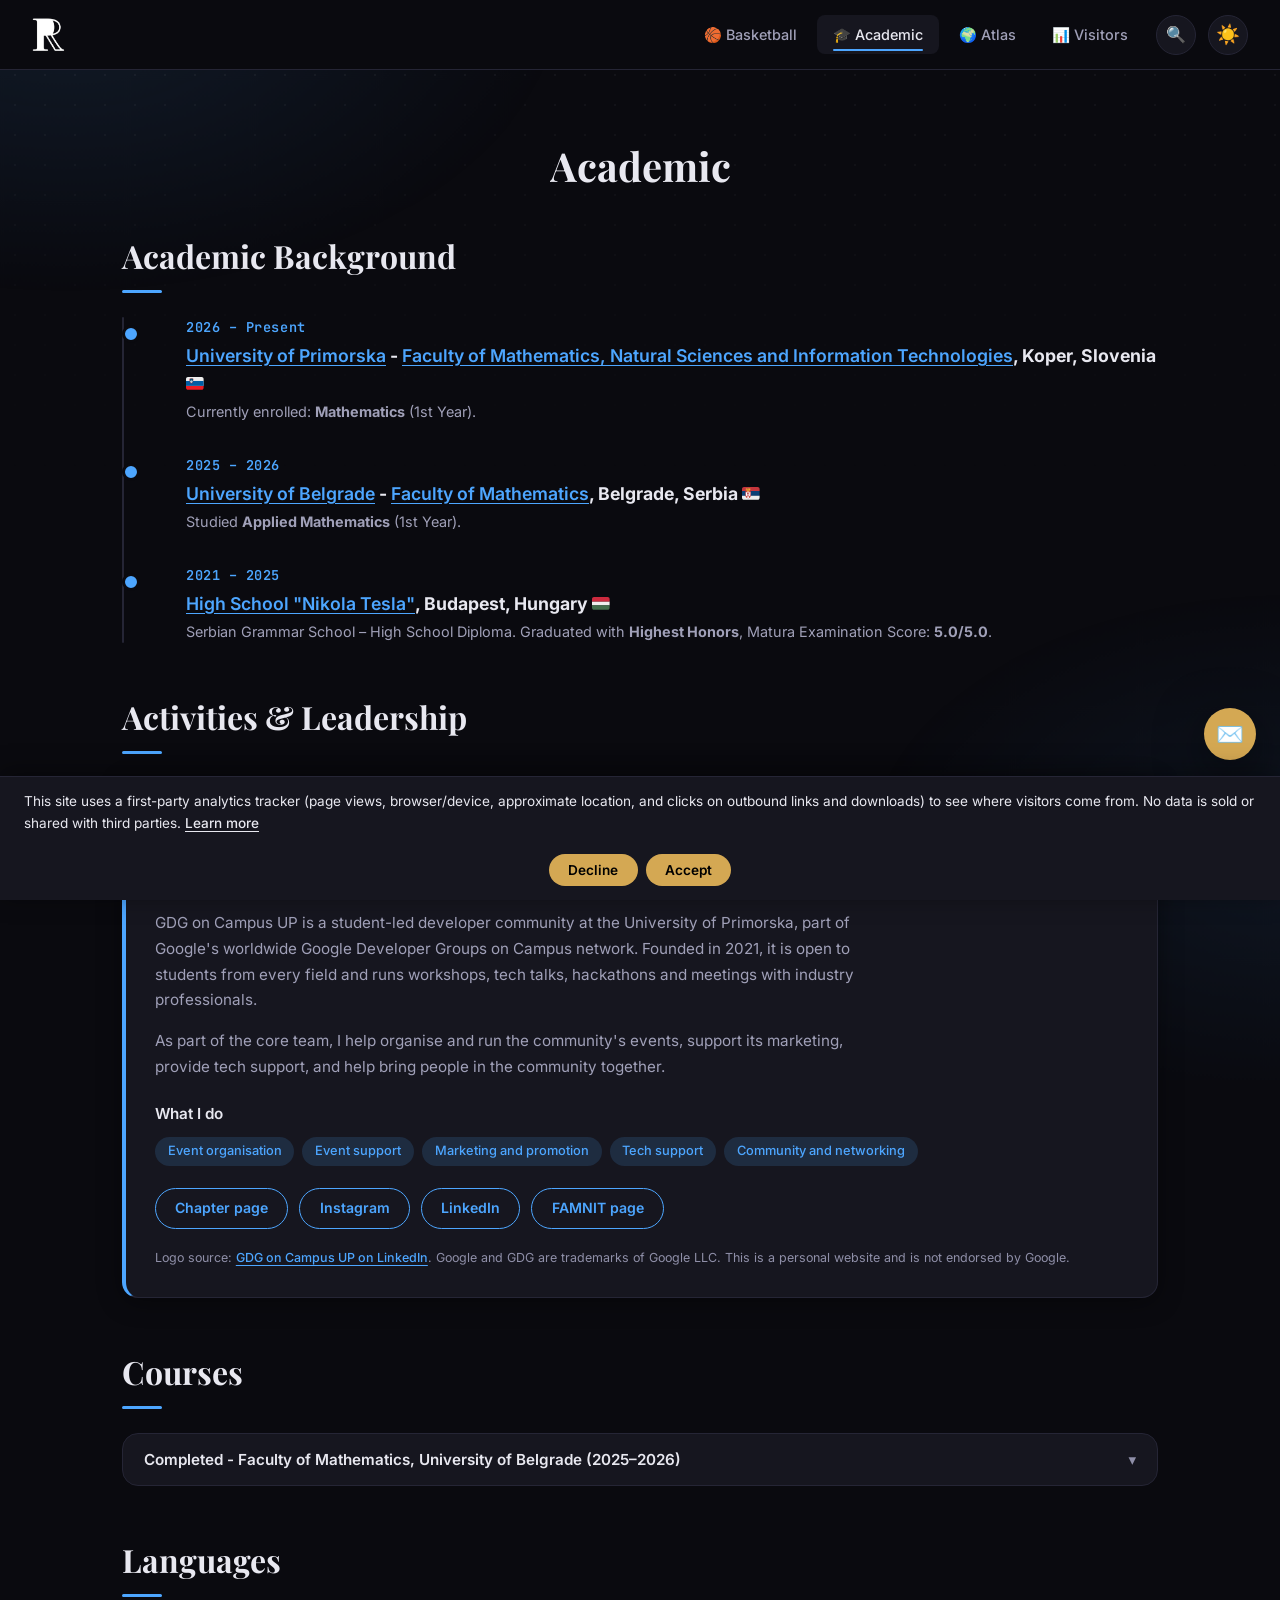
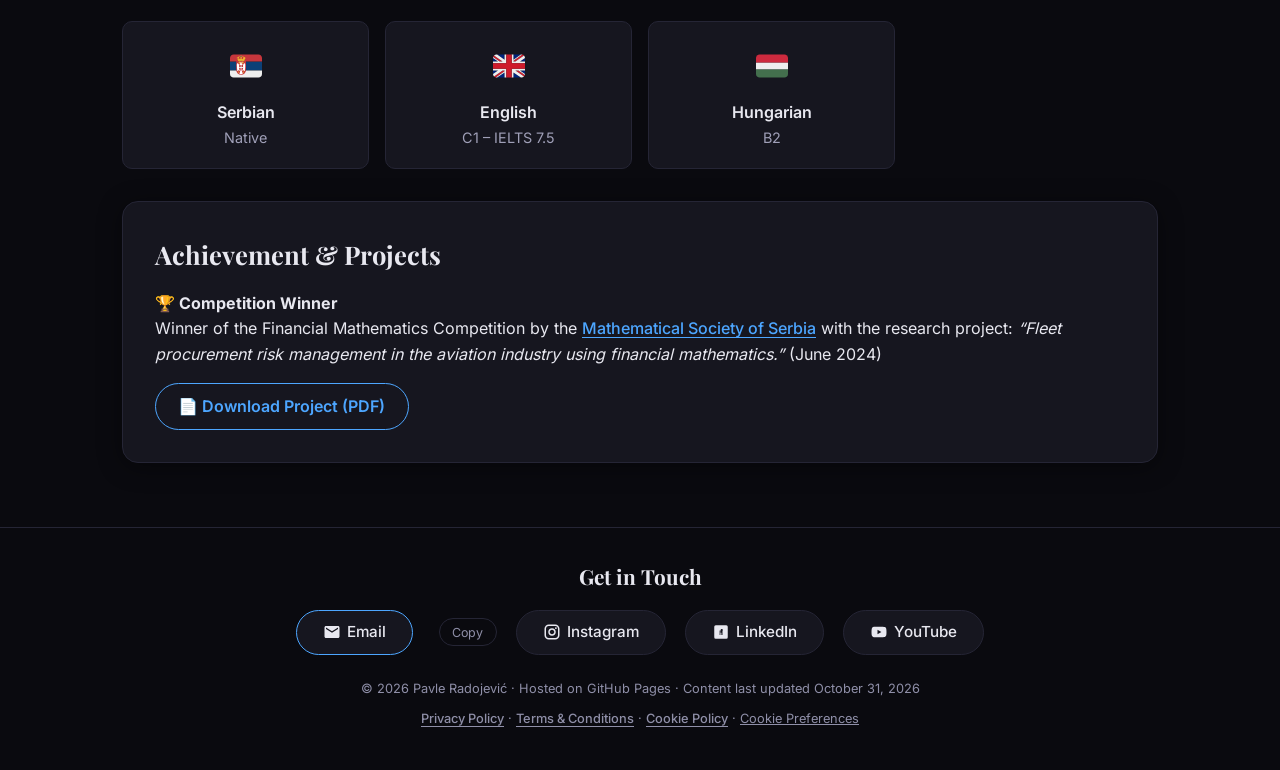
==== commit 01fbbc94: "flags" ====
--- a/academic.html
+++ b/academic.html
@@ -468,6 +468,7 @@
     }
 </style>
     <link rel="stylesheet" href="assets/modern.css">
+    <link rel="stylesheet" href="fonts/flags.css">
     <script src="assets/modern.js" defer></script>
 </head>
 <body>
--- a/fonts/flags.css
+++ b/fonts/flags.css
@@ -0,0 +1,15 @@
+/* Country-flag emoji for Windows (Chrome, Edge, Brave...), which cannot draw them natively.
+   Self-hosted "Twemoji Country Flags" font: used ONLY for flag characters (unicode-range),
+   every other character falls through to the normal fonts. Flag art: Twemoji, CC-BY 4.0.
+   Font subset packaged by country-flag-emoji-polyfill (MIT). */
+@font-face {
+    font-family: 'Twemoji Country Flags';
+    unicode-range: U+1F1E6-1F1FF, U+1F3F4, U+E0062-E0063, U+E0065, U+E0067, U+E006C, U+E006E, U+E0073-E0074, U+E0077, U+E007F;
+    src: url('TwemojiCountryFlags.woff2') format('woff2');
+    font-weight: 100 900;
+    font-display: swap;
+}
+:root {
+    --font-sans: 'Twemoji Country Flags', 'Inter', system-ui, -apple-system, sans-serif;
+    --font-display: 'Twemoji Country Flags', 'Playfair Display', Georgia, serif;
+}
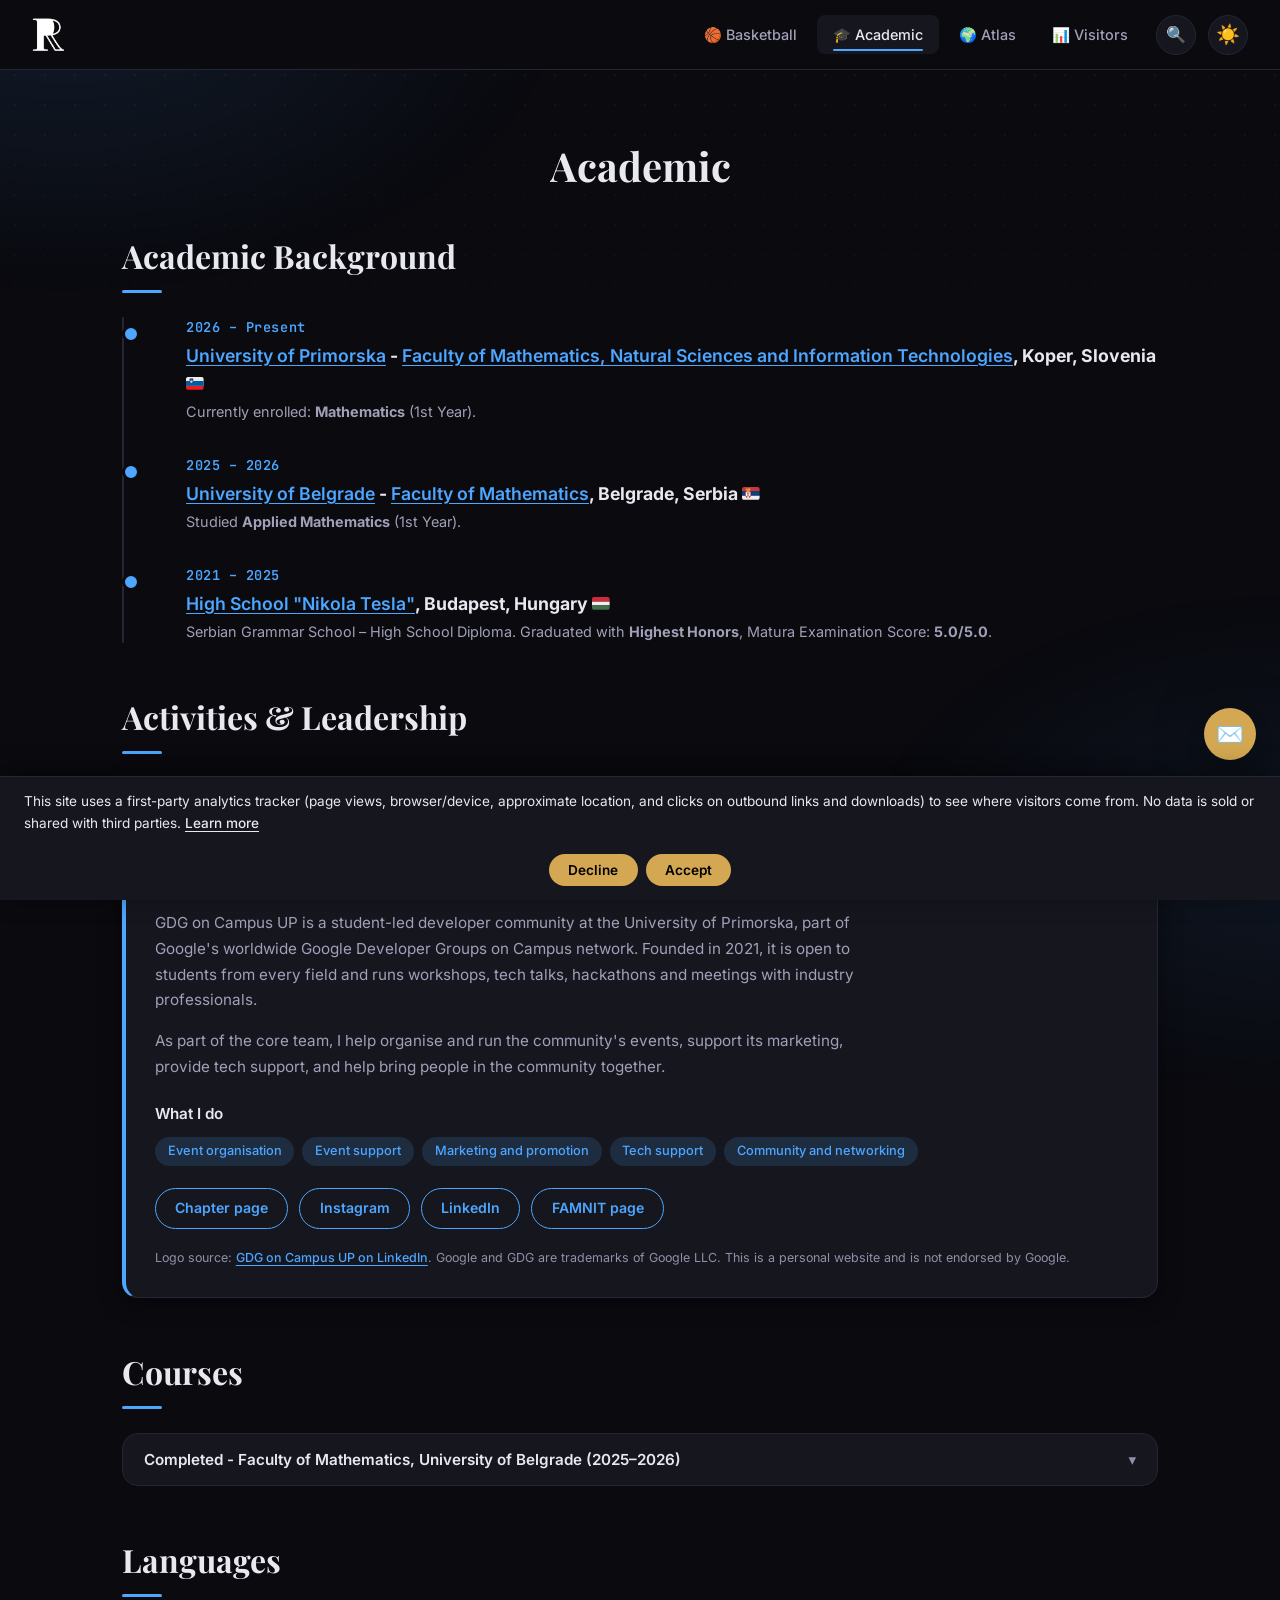
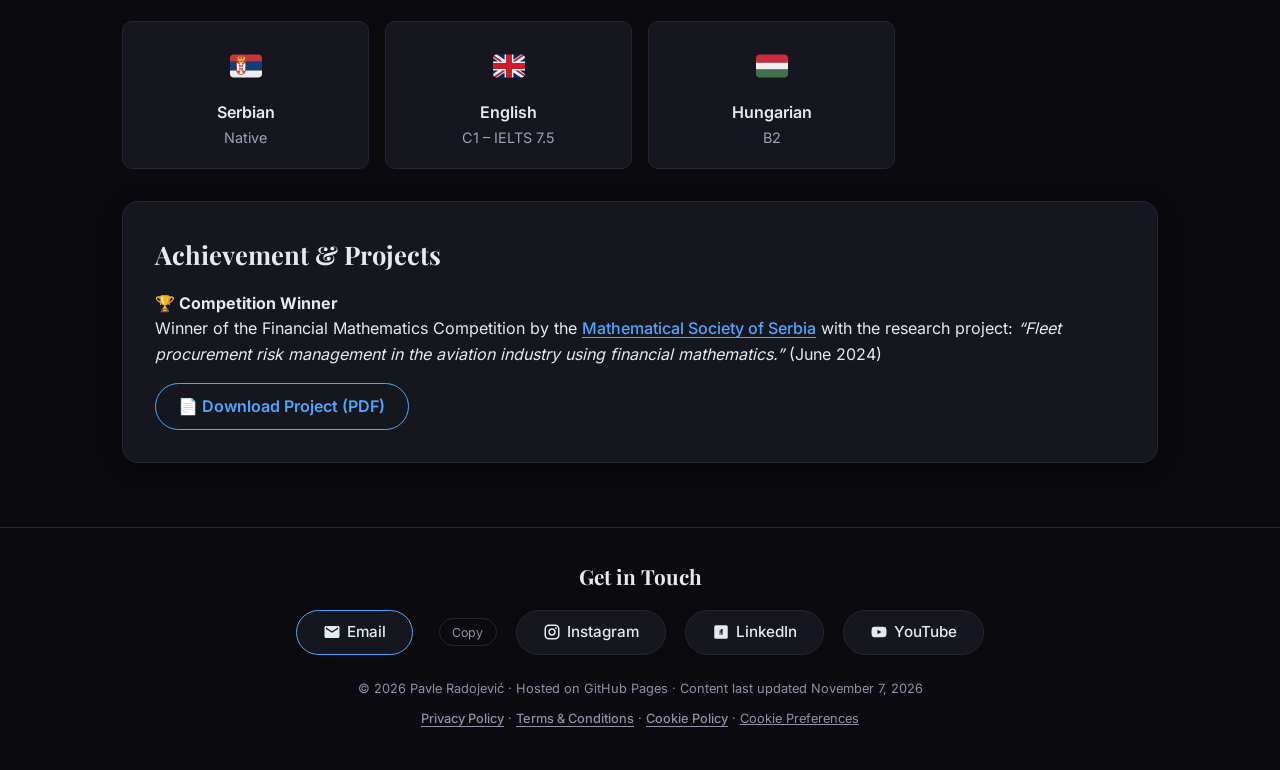
==== commit 694776ab: "Home intro, video facade, player sheet, self-hosted libs, shared site.js/css, OG image" ====
--- a/academic.html
+++ b/academic.html
@@ -12,8 +12,12 @@
     <meta property="og:title" content="Academic - Pavle Radojević">
     <meta property="og:description" content="Academic background and activities of Pavle Radojević – University of Primorska (FAMNIT) and core team member of GDG on Campus UP">
     <meta property="og:url" content="https://pavleradojevic07.github.io/pavle.radojevic/academic.html">
-    <meta property="og:image" content="https://pavleradojevic07.github.io/pavle.radojevic/images/logo-dark.webp">
+    <meta property="og:image" content="https://pavleradojevic07.github.io/pavle.radojevic/images/og-image.png">
+    <meta property="og:image:width" content="1200">
+    <meta property="og:image:height" content="630">
+    <meta property="og:image:alt" content="Pavle Radojević: basketball player, mathematics student and license plate collector">
     <meta name="twitter:card" content="summary_large_image">
+    <meta name="twitter:image" content="https://pavleradojevic07.github.io/pavle.radojevic/images/og-image.png">
     <link rel="stylesheet" href="fonts/fonts.css">
     <script>
         (function() {
@@ -378,123 +382,16 @@
         .activity-note { font-size: 0.78rem; color: var(--text-muted); margin-top: 1.2rem; }
         @media (max-width: 500px) { .activity-card { padding: 1.2rem; } }
     </style>
-<style>
-    /* Light-theme accent colors darkened to meet WCAG AA (4.5:1) when used as text */
-    [data-theme="light"] { --accent-academic: #1a6fc4; --accent-basketball: #c2410c; --accent-plates: #15803d; --accent-gold: #8a6210; }
-    [data-theme="light"] #analytics-consent-banner .ac-accept,
-    [data-theme="light"] #analytics-consent-banner .ac-decline,
-    [data-theme="light"] #floatingContactToggle,
-    [data-theme="light"] .skip-link,
-    [data-theme="light"] .globe-search button,
-    [data-theme="light"] #donationBtn,
-    [data-theme="light"] #cookiePrefsBtnMain,
-    [data-theme="light"] .confirm-modal-confirm { color: #fff !important; }
-    /* Hover-state contrast: white text on the dark-theme accents was below 4.5:1 */
-    .club-link:hover, .btn-outline:hover, .school-link:hover, .pdf-link:hover { color: #000 !important; }
-    [data-theme="light"] .club-link:hover, [data-theme="light"] .btn-outline:hover, [data-theme="light"] .school-link:hover, [data-theme="light"] .pdf-link:hover { color: #fff !important; }
-    [data-theme="light"] .pill-optional { color: #0b4f96; }
-    .skip-link { position: fixed; top: -100px; left: 1rem; z-index: 100000; background: var(--accent-gold, #d4a853); color: #000; padding: 0.7rem 1.4rem; border-radius: 8px; text-decoration: none; font-weight: 600; font-family: var(--font-sans, sans-serif); transition: top 0.2s ease; }
-    .skip-link:focus { top: 1rem; }
-    #main-content:focus { outline: none; }
-    [id] { scroll-margin-top: calc(var(--nav-height, 70px) + 16px); }
-    #scrollProgressBar { position: fixed; top: 0; left: 0; height: 3px; width: 0%; background: var(--accent-gold, #d4a853); z-index: 1001; transition: width 0.1s linear; }
-    #backToTopBtn { position: fixed; bottom: 1.5rem; left: 1.5rem; z-index: 900; width: 46px; height: 46px; border-radius: 50%; border: 1px solid var(--border); background: var(--bg-card); color: var(--text); font-size: 1.2rem; cursor: pointer; display: none; align-items: center; justify-content: center; box-shadow: var(--shadow); transition: border-color 0.25s ease, transform 0.25s ease, opacity 0.25s ease; opacity: 0; transform: translateY(10px); }
-    #backToTopBtn.visible { display: flex; opacity: 1; transform: translateY(0); }
-    #backToTopBtn:hover { border-color: var(--accent-gold); transform: translateY(-2px); }
-    #floatingContact { position: fixed; bottom: 1.5rem; right: 1.5rem; z-index: 900; display: flex; flex-direction: column-reverse; align-items: flex-end; gap: 0.6rem; }
-    #floatingContactToggle { width: 52px; height: 52px; border-radius: 50%; border: none; cursor: pointer; background: var(--accent-gold); color: #000; font-size: 1.4rem; box-shadow: var(--shadow-lg); display: flex; align-items: center; justify-content: center; transition: transform 0.2s ease; }
-    #floatingContactToggle:hover { transform: scale(1.06); }
-    #floatingContactPanel { display: none; flex-direction: column; gap: 0.3rem; background: var(--bg-card); border: 1px solid var(--border); border-radius: var(--radius-sm); padding: 0.6rem; box-shadow: var(--shadow-lg); min-width: 160px; }
-    #floatingContactPanel.open { display: flex; }
-    #floatingContactPanel a { display: flex; align-items: center; gap: 0.5rem; color: var(--text); text-decoration: none; font-size: 0.85rem; padding: 0.45rem 0.6rem; border-radius: 6px; transition: background 0.2s; }
-    #floatingContactPanel a:hover { background: var(--bg-card-hover); }
-    #siteSearchTrigger { background: var(--bg-card); border: 1px solid var(--border); color: var(--text); cursor: pointer; width: 40px; height: 40px; border-radius: 50%; display: flex; align-items: center; justify-content: center; font-size: 1rem; transition: all var(--transition, 0.3s); margin-left: 0.5rem; }
-    #siteSearchTrigger:hover { background: var(--bg-card-hover); }
-    #siteSearchOverlay { display: none; position: fixed; inset: 0; background: rgba(0,0,0,0.6); z-index: 20000; align-items: flex-start; justify-content: center; padding-top: 12vh; }
-    #siteSearchOverlay.open { display: flex; }
-    #siteSearchBox { background: var(--bg-card); border: 1px solid var(--border); border-radius: var(--radius); width: 92%; max-width: 480px; padding: 1rem; box-shadow: var(--shadow-lg); max-height: 60vh; display: flex; flex-direction: column; }
-    #siteSearchInput { width: 100%; padding: 0.7rem 0.9rem; border-radius: var(--radius-sm); border: 1px solid var(--border); background: var(--bg-secondary); color: var(--text); font-family: var(--font-sans); font-size: 0.95rem; outline: none; }
-    #siteSearchInput:focus { border-color: var(--accent-gold); }
-    #siteSearchResults { margin-top: 0.7rem; overflow-y: auto; }
-    #siteSearchResults a { display: block; padding: 0.6rem 0.7rem; border-radius: 8px; text-decoration: none; color: var(--text); }
-    #siteSearchResults a:hover { background: var(--bg-card-hover); }
-    #siteSearchResults .result-desc { color: var(--text-muted); font-size: 0.8rem; }
-    #siteSearchEmpty { color: var(--text-muted); font-size: 0.85rem; padding: 0.6rem 0.2rem; }
-    .confirm-modal-overlay { display: none; position: fixed; inset: 0; background: rgba(0,0,0,0.7); z-index: 20000; align-items: center; justify-content: center; }
-    .confirm-modal-overlay.open { display: flex; }
-    .confirm-modal-box { background: var(--bg-card); border: 1px solid var(--border); border-radius: var(--radius); padding: 1.6rem; max-width: 360px; width: 90%; text-align: center; box-shadow: var(--shadow-lg); }
-    .confirm-modal-box h4 { font-family: var(--font-display); font-size: 1.2rem; margin-bottom: 0.6rem; }
-    .confirm-modal-box p { color: var(--text-secondary); font-size: 0.9rem; margin-bottom: 1.2rem; }
-    .confirm-modal-actions { display: flex; gap: 0.6rem; justify-content: center; }
-    .confirm-modal-actions button { border: none; padding: 0.55rem 1.3rem; border-radius: 20px; cursor: pointer; font-weight: 600; font-family: var(--font-sans); }
-    .confirm-modal-confirm { background: var(--accent-gold); color: #000; }
-    .confirm-modal-cancel { background: var(--bg-secondary); color: var(--text); border: 1px solid var(--border); }
-    .copy-email-btn { background: none; border: 1px solid var(--border); color: var(--text-muted); cursor: pointer; border-radius: 20px; padding: 0.35rem 0.8rem; font-size: 0.78rem; margin-left: 0.4rem; font-family: var(--font-sans); transition: all var(--transition, 0.3s); }
-    .copy-email-btn:hover { border-color: var(--accent-gold); color: var(--text); }
-    #donationBtn:hover { filter: brightness(1.1); }
-    #cookiePrefsBtn:hover, #cookiePrefsBtnMain:hover { opacity: 0.75; }
-    .modal-close:hover { border-color: var(--accent-gold); background: var(--bg-card-hover); }
-    .footer-note a:hover { color: var(--text); }
-    .skeleton-pulse { animation: skeletonPulse 1.3s ease-in-out infinite; }
-    @keyframes skeletonPulse { 0%,100% { opacity: 1; } 50% { opacity: 0.4; } }
-    .stats-grid.loading .stat-value { color: transparent; background: var(--border); border-radius: 6px; display: inline-block; min-width: 2.4ch; animation: skeletonPulse 1.3s ease-in-out infinite; }
-    .loading-overlay { position: absolute; inset: 0; display: flex; align-items: center; justify-content: center; background: var(--bg-secondary); color: var(--text-muted); font-size: 0.85rem; z-index: 5; transition: opacity 0.4s ease; border-radius: inherit; }
-    .loading-overlay.hidden { opacity: 0; pointer-events: none; }
-    .loading-spinner { width: 20px; height: 20px; border: 2px solid var(--border); border-top-color: var(--accent-gold); border-radius: 50%; animation: spin 0.8s linear infinite; margin-right: 0.6rem; }
-    @keyframes spin { to { transform: rotate(360deg); } }
-    .form-msg { font-size: 0.8rem; margin-top: 0.5rem; min-height: 1.1em; }
-    .form-msg-error { color: var(--accent-basketball, #e05a3b); }
-    .form-msg-success { color: var(--accent-plates, #3ddc84); }
-    .faq-list { display: flex; flex-direction: column; gap: 0.8rem; }
-    .faq-item { background: var(--bg-card); border: 1px solid var(--border); border-radius: var(--radius-sm); padding: 1.1rem 1.3rem; cursor: pointer; transition: all var(--transition, 0.3s); }
-    .faq-item:hover { border-color: var(--accent-gold); }
-    .faq-question { font-weight: 600; position: relative; padding-right: 1.6rem; }
-    .faq-question::after { content: '+'; position: absolute; right: 0; top: 0; font-weight: 400; color: var(--text-muted); transition: transform 0.2s; display: inline-block; }
-    .faq-item[aria-expanded="true"] .faq-question::after { transform: rotate(45deg); }
-    .faq-answer { display: none; margin-top: 0.7rem; padding-top: 0.7rem; border-top: 1px dashed var(--border); color: var(--text-secondary); font-size: 0.9rem; line-height: 1.6; }
-    .faq-item[aria-expanded="true"] .faq-answer { display: block; }
-    .faq-answer-todo { color: var(--accent-gold) !important; }
-    @media print {
-        .nav, .contact-footer, #analytics-consent-banner, #backToTopBtn, #floatingContact, #siteSearchOverlay, .confirm-modal-overlay, #scrollProgressBar, .theme-toggle, .mobile-menu-btn, .skip-link, .globe-container, .map-container, .map-container-wrap { display: none !important; }
-        body { background: #fff !important; color: #000 !important; }
-        .page-content { padding-top: 0 !important; }
-        a { color: #000 !important; text-decoration: underline; }
-        .course-summary, .faq-answer { display: block !important; }
-        * { box-shadow: none !important; }
-    }
-    @media (prefers-reduced-motion: reduce) {
-        .skeleton-pulse, .loading-spinner, #backToTopBtn, #floatingContactToggle { animation: none !important; transition: none !important; }
-        html { scroll-behavior: auto !important; }
-    }
-</style>
+    <link rel="stylesheet" href="assets/site.css">
     <link rel="stylesheet" href="assets/modern.css">
     <link rel="stylesheet" href="fonts/flags.css">
     <script src="assets/modern.js" defer></script>
+    <script src="assets/site.js" defer></script>
 </head>
 <body>
     <a href="#main-content" class="skip-link">Skip to main content</a>
     <div id="scrollProgressBar"></div>
     <!-- Minimal analytics consent banner (Cloudflare tracker only - no Google Analytics) -->
-    <style>
-        #analytics-consent-banner {
-            position: fixed; bottom: 0; left: 0; right: 0;
-            background: var(--bg-card, #16161f); border-top: 1px solid var(--border, #252535);
-            color: var(--text, #e8e8f0); padding: 0.9rem 1.5rem;
-            display: none; align-items: center; justify-content: center;
-            gap: 1.2rem; flex-wrap: wrap; z-index: 10000; font-size: 0.85rem;
-            box-shadow: 0 -4px 24px rgba(0,0,0,0.4); transform: translateY(100%);
-            transition: transform 0.3s ease;
-        }
-        #analytics-consent-banner.visible { display: flex; transform: translateY(0); }
-        #analytics-consent-banner .ac-btn {
-            border: none; padding: 0.5rem 1.2rem; border-radius: 30px;
-            cursor: pointer; font-weight: 600; font-family: var(--font-sans, 'Inter', sans-serif);
-            font-size: 0.85rem; transition: filter 0.2s;
-        }
-        #analytics-consent-banner .ac-accept { background: var(--accent-gold, #d4a853); color: #000; }
-        #analytics-consent-banner .ac-decline { background: var(--accent-gold, #d4a853); color: #000; }
-        #analytics-consent-banner .ac-btn:hover { filter: brightness(1.1); }
-    </style>
     <div id="analytics-consent-banner">
         <span>This site uses a first-party analytics tracker (page views, browser/device, approximate location, and clicks on outbound links and downloads) to see where visitors come from. No data is sold or shared with third parties. <a href="cookies.html" style="color:inherit; text-decoration:underline;">Learn more</a></span>
         <div style="display:flex; gap:0.5rem;">
@@ -502,143 +399,6 @@
             <button class="ac-btn ac-accept" id="acAcceptBtn">Accept</button>
         </div>
     </div>
-    <script>
-(function() {
-  const WORKER_URL = 'https://visitor-tracker.pavle-radojevic3.workers.dev';
-  const MAX_IDLE_MINUTES = 30;
-  const CONSENT_COOKIE = 'analytics-consent';
-
-  function getCookie(name) {
-    const match = document.cookie.match(new RegExp('(^| )' + name + '=([^;]+)'));
-    return match ? match[2] : null;
-  }
-
-  function setConsentCookie(value) {
-    if (value !== 'accepted') { ['visitorToken','entryTime','lastPage','utmParams'].forEach(function (k) { try { sessionStorage.removeItem(k); } catch (e) {} }); }
-    document.cookie = CONSENT_COOKIE + '=' + value + ';path=/;max-age=' + (60*60*24*365) + ';SameSite=Lax' + (location.protocol === 'https:' ? ';Secure' : '');
-  }
-
-  function getUTMParams() {
-    var params = new URLSearchParams(window.location.search);
-    var keys = ['utm_source', 'utm_medium', 'utm_campaign', 'utm_term', 'utm_content'];
-    var utm = {};
-    var found = false;
-    keys.forEach(function (k) {
-      var v = params.get(k);
-      if (v) { utm[k] = v.slice(0, 100); found = true; }
-    });
-    if (found) {
-      sessionStorage.setItem('utmParams', JSON.stringify(utm));
-      return utm;
-    }
-    try {
-      var stored = sessionStorage.getItem('utmParams');
-      return stored ? JSON.parse(stored) : {};
-    } catch (e) { return {}; }
-  }
-  function runTracking() {
-    // ── visitor token & entry time ──
-    if (!sessionStorage.getItem('visitorToken')) {
-      sessionStorage.setItem('visitorToken',
-        crypto.randomUUID ? crypto.randomUUID() : Math.random().toString(36).substr(2));
-    }
-    const visitorToken = sessionStorage.getItem('visitorToken');
-
-    function getEntryTime() {
-      const stored = sessionStorage.getItem('entryTime');
-      if (!stored) return null;
-      const elapsed = Date.now() - new Date(stored).getTime();
-      if (elapsed > MAX_IDLE_MINUTES * 60 * 1000) {
-        sessionStorage.removeItem('entryTime');
-        return null;
-      }
-      return stored;
-    }
-
-    let entryTime = getEntryTime();
-    if (!entryTime) {
-      entryTime = new Date().toISOString();
-      sessionStorage.setItem('entryTime', entryTime);
-    }
-
-    // ── send page‑view ──
-    const pageData = {
-      browser: navigator.userAgent.includes('Firefox') ? 'Firefox' :
-               navigator.userAgent.includes('Chrome') ? 'Chrome' :
-               navigator.userAgent.includes('Safari') ? 'Safari' : 'Other',
-      os: navigator.platform || 'Unknown',
-      device: /Mobi|Android/i.test(navigator.userAgent) ? 'Mobile' : 'Desktop',
-      referrer: document.referrer || 'Direct',
-      page: window.location.pathname,
-      entryTime: entryTime,
-      previousPage: sessionStorage.getItem('lastPage') || null,
-      visitorToken: visitorToken,
-      utm: getUTMParams()
-    };
-
-    sessionStorage.setItem('lastPage', window.location.pathname);
-
-    fetch(`${WORKER_URL}/track`, {
-      method: 'POST',
-      headers: { 'Content-Type': 'application/json' },
-      body: JSON.stringify(pageData)
-    }).catch(() => {});
-
-    // ── event tracking (downloads & external clicks) ──
-    function trackEvent(type, label, url, referrer = '') {
-      fetch(`${WORKER_URL}/track-event`, {
-        method: 'POST',
-        headers: { 'Content-Type': 'application/json' },
-        body: JSON.stringify({ type, label, url, referrer })
-      }).catch(() => {});
-    }
-
-    document.addEventListener('click', function(e) {
-      const link = e.target.closest('a');
-      if (!link) return;
-      const href = link.getAttribute('href') || '';
-
-      if (href.match(/\.pdf$/i) || link.hasAttribute('download') || link.classList.contains('pdf-link')) {
-        const label = link.textContent.trim() || 'PDF Download';
-        const referrer = getReferrerTag();
-        trackEvent('download', label, href, referrer);
-      }
-
-      if (link.hostname && link.hostname !== window.location.hostname) {
-        const label = link.textContent.trim() || link.href;
-        const referrer = getReferrerTag();
-        trackEvent('click', label, href, referrer);
-      }
-    });
-
-    function getReferrerTag() {
-      const params = new URLSearchParams(window.location.search);
-      return params.get('ref') || document.referrer || 'Direct';
-    }
-  }
-
-  // ── consent gate: only track after Accept, never after Decline ──
-  const consent = getCookie(CONSENT_COOKIE);
-  const banner = document.getElementById('analytics-consent-banner');
-
-  if (consent === 'accepted') {
-    runTracking();
-  } else if (consent !== 'declined' && banner) {
-    banner.classList.add('visible');
-    const acceptBtn = document.getElementById('acAcceptBtn');
-    const declineBtn = document.getElementById('acDeclineBtn');
-    if (acceptBtn) acceptBtn.addEventListener('click', function() {
-      setConsentCookie('accepted');
-      banner.classList.remove('visible');
-      runTracking();
-    });
-    if (declineBtn) declineBtn.addEventListener('click', function() {
-      setConsentCookie('declined');
-      banner.classList.remove('visible');
-    });
-  }
-})();
-</script>
 
     <nav class="nav">
         <a href="index.html" class="nav-logo">
@@ -865,7 +625,7 @@
                 YouTube
             </a>
         </div>
-        <p class="footer-note">© 2026 Pavle Radojević · Hosted on GitHub Pages · Content last updated October 31, 2026</p>
+        <p class="footer-note">© 2026 Pavle Radojević · Hosted on GitHub Pages · Content last updated November 7, 2026</p>
         <p class="footer-note" style="margin-top:0.6rem;">
             <a href="privacy.html" style="color:var(--text-muted); text-decoration:underline;">Privacy Policy</a> ·
             <a href="terms.html" style="color:var(--text-muted); text-decoration:underline;">Terms &amp; Conditions</a> ·
@@ -873,38 +633,9 @@
             <button id="cookiePrefsBtn" type="button" style="background:none; border:none; padding:0; margin:0; font:inherit; color:var(--text-muted); text-decoration:underline; cursor:pointer;">Cookie Preferences</button>
         </p>
     </footer>
+
     <script>
-        (function () {
-            var btn = document.getElementById('cookiePrefsBtn');
-            if (btn) {
-                btn.addEventListener('click', function () {
-                    if (window.openCookiePrefsConfirm) window.openCookiePrefsConfirm();
-                });
-            }
-        })();
-    </script>
-
-    <script>
-        // Theme toggle
-        const themeToggle = document.getElementById('themeToggle');
-        themeToggle.textContent = document.documentElement.getAttribute('data-theme') === 'dark' ? '☀️' : '🌙';
-        themeToggle.addEventListener('click', () => {
-            const html = document.documentElement;
-            const current = html.getAttribute('data-theme');
-            const next = current === 'dark' ? 'light' : 'dark';
-            html.setAttribute('data-theme', next);
-            themeToggle.textContent = next === 'dark' ? '☀️' : '🌙';
-            document.cookie = 'theme=' + next + ';path=/;max-age=' + (60*60*24*365) + ';SameSite=Lax' + (location.protocol === 'https:' ? ';Secure' : '');
-        });
-
-        // Mobile menu
-        const mobileMenuBtn = document.getElementById('mobileMenuBtn');
-        const navLinks = document.getElementById('navLinks');
-        mobileMenuBtn.addEventListener('click', () => {
-            navLinks.classList.toggle('mobile-open');
-            mobileMenuBtn.textContent = navLinks.classList.contains('mobile-open') ? '✕' : '☰';
-            mobileMenuBtn.setAttribute('aria-expanded', navLinks.classList.contains('mobile-open') ? 'true' : 'false');
-        });
+
 
         // Toggle course summaries on click (and via keyboard)
         function toggleCourseCard(card) {
@@ -943,187 +674,5 @@
             });
         }
     </script>
-<script>
-(function () {
-    // Scroll progress + back to top (inert on the home page, which has no vertical scroll)
-    var progressBar = document.getElementById('scrollProgressBar');
-    var backToTopBtn = document.getElementById('backToTopBtn');
-    function onScroll() {
-        var doc = document.documentElement;
-        var scrollTop = doc.scrollTop || document.body.scrollTop;
-        var scrollable = doc.scrollHeight - doc.clientHeight;
-        var pct = scrollable > 0 ? (scrollTop / scrollable) * 100 : 0;
-        if (progressBar) progressBar.style.width = pct + '%';
-        if (backToTopBtn) backToTopBtn.classList.toggle('visible', scrollTop > 400);
-    }
-    window.addEventListener('scroll', onScroll, { passive: true });
-    onScroll();
-    if (backToTopBtn) {
-        backToTopBtn.addEventListener('click', function () {
-            var reduce = window.matchMedia && window.matchMedia('(prefers-reduced-motion: reduce)').matches;
-            window.scrollTo({ top: 0, behavior: reduce ? 'auto' : 'smooth' });
-        });
-    }
-
-    // Floating contact
-    var fcToggle = document.getElementById('floatingContactToggle');
-    var fcPanel = document.getElementById('floatingContactPanel');
-    var fcWrap = document.getElementById('floatingContact');
-    function closeFc() {
-        if (!fcPanel || !fcToggle) return;
-        fcPanel.classList.remove('open');
-        fcToggle.setAttribute('aria-expanded', 'false');
-    }
-    if (fcToggle && fcPanel) {
-        fcToggle.addEventListener('click', function () {
-            var open = fcPanel.classList.toggle('open');
-            fcToggle.setAttribute('aria-expanded', open ? 'true' : 'false');
-        });
-        document.addEventListener('click', function (e) {
-            if (fcWrap && !fcWrap.contains(e.target)) closeFc();
-        });
-    }
-
-    // Keep floating buttons clear of the consent banner
-    var banner = document.getElementById('analytics-consent-banner');
-    function adjustForBanner() {
-        if (!banner || !fcWrap || !backToTopBtn) return;
-        var visible = banner.classList.contains('visible');
-        var offset = visible ? banner.offsetHeight + 16 : 24;
-        fcWrap.style.bottom = offset + 'px';
-        backToTopBtn.style.bottom = offset + 'px';
-    }
-    adjustForBanner();
-    if (banner && window.MutationObserver) {
-        new MutationObserver(adjustForBanner).observe(banner, { attributes: true, attributeFilter: ['class'] });
-    }
-    window.addEventListener('resize', adjustForBanner);
-
-    // Site search
-    var searchTrigger = document.getElementById('siteSearchTrigger');
-    var searchOverlay = document.getElementById('siteSearchOverlay');
-    var searchInputEl = document.getElementById('siteSearchInput');
-    var searchResultsEl = document.getElementById('siteSearchResults');
-    var lastFocus = null;
-    var siteIndex = [
-        { title: 'Home', url: 'index.html', desc: 'Basketball, academics, license plate atlas' },
-        { title: 'Basketball', url: 'basketball.html', desc: 'Player profile, height, weight, position' },
-        { title: 'Playing history', url: 'basketball.html', desc: 'KK Portoro\u017e, KK Borac Zemun, Honv\u00e9d Academy, EYBL' },
-        { title: 'Career achievements', url: 'basketball.html#achievements', desc: 'National team camp, NB II champion, tournaments' },
-        { title: 'Career highs', url: 'basketball.html#career-highs', desc: 'Points, rebounds, assists, blocks' },
-        { title: 'Basketball FAQ', url: 'basketball.html#faq', desc: 'Contact, stats, recruiting questions' },
-        { title: 'Academic', url: 'academic.html', desc: 'University of Primorska, FAMNIT, Koper' },
-        { title: 'Courses', url: 'academic.html#courses', desc: 'Completed at University of Belgrade: programming, linear algebra, logic' },
-        { title: 'Languages', url: 'academic.html#languages', desc: 'Serbian, English, Hungarian' },
-        { title: 'Activities & leadership', url: 'academic.html#activities', desc: 'GDG on Campus UP core team: events, marketing, tech support' },
-        { title: 'License plate atlas', url: 'plates.html', desc: 'Interactive globe and collection stats' },
-        { title: 'Visitor map', url: 'visitors.html', desc: 'Visitor statistics by country' },
-        { title: 'Privacy policy', url: 'privacy.html', desc: 'Data, analytics, your rights' },
-        { title: 'Terms & conditions', url: 'terms.html', desc: 'Use of this site' },
-        { title: 'Cookie policy', url: 'cookies.html', desc: 'Cookies, storage, consent' }
-    ];
-    function escapeHtml(s) { return s.replace(/&/g, '&amp;').replace(/</g, '&lt;').replace(/>/g, '&gt;'); }
-    function renderResults(q) {
-        if (!searchResultsEl) return;
-        var query = q.trim().toLowerCase();
-        var matches = siteIndex.filter(function (item) {
-            return !query || item.title.toLowerCase().indexOf(query) !== -1 || item.desc.toLowerCase().indexOf(query) !== -1;
-        });
-        if (matches.length === 0) {
-            searchResultsEl.innerHTML = '<div id="siteSearchEmpty">No matches. Try a different word.</div>';
-            return;
-        }
-        searchResultsEl.innerHTML = matches.map(function (item) {
-            return '<a href="' + item.url + '"><strong>' + escapeHtml(item.title) + '</strong><div class="result-desc">' + escapeHtml(item.desc) + '</div></a>';
-        }).join('');
-    }
-    function openSearch() {
-        if (!searchOverlay) return;
-        lastFocus = document.activeElement;
-        searchOverlay.classList.add('open');
-        renderResults('');
-        setTimeout(function () { if (searchInputEl) searchInputEl.focus(); }, 30);
-    }
-    function closeSearch() {
-        if (!searchOverlay) return;
-        searchOverlay.classList.remove('open');
-        if (searchInputEl) searchInputEl.value = '';
-        if (lastFocus && lastFocus.focus) lastFocus.focus();
-    }
-    if (searchTrigger) searchTrigger.addEventListener('click', openSearch);
-    if (searchInputEl) {
-        searchInputEl.addEventListener('input', function () { renderResults(this.value); });
-        searchInputEl.addEventListener('keydown', function (e) {
-            if (e.key === 'Enter') {
-                var first = searchResultsEl && searchResultsEl.querySelector('a');
-                if (first) window.location.href = first.getAttribute('href');
-            }
-        });
-    }
-    if (searchOverlay) searchOverlay.addEventListener('click', function (e) { if (e.target === searchOverlay) closeSearch(); });
-
-    // Copy email
-    document.querySelectorAll('.copy-email-btn').forEach(function (btn) {
-        btn.addEventListener('click', function () {
-            var email = btn.getAttribute('data-email');
-            function done() { btn.textContent = 'Copied'; setTimeout(function () { btn.textContent = 'Copy'; }, 1800); }
-            function fallback() {
-                var ta = document.createElement('textarea');
-                ta.value = email; ta.style.position = 'fixed'; ta.style.opacity = '0';
-                document.body.appendChild(ta); ta.select();
-                try { document.execCommand('copy'); done(); } catch (err) { btn.textContent = 'Press Ctrl+C'; }
-                document.body.removeChild(ta);
-            }
-            if (navigator.clipboard && navigator.clipboard.writeText) {
-                navigator.clipboard.writeText(email).then(done).catch(fallback);
-            } else { fallback(); }
-        });
-    });
-
-    // Cookie preferences confirmation modal
-    var cookieModal = document.getElementById('cookiePrefsConfirmModal');
-    var cookieCancelBtn = document.getElementById('cookiePrefsCancelBtn');
-    var cookieConfirmBtn = document.getElementById('cookiePrefsConfirmBtn');
-    var cookieLastFocus = null;
-    function openCookieModal() {
-        if (!cookieModal) return;
-        cookieLastFocus = document.activeElement;
-        cookieModal.classList.add('open');
-        if (cookieConfirmBtn) cookieConfirmBtn.focus();
-    }
-    function closeCookieModal() {
-        if (!cookieModal) return;
-        cookieModal.classList.remove('open');
-        if (cookieLastFocus && cookieLastFocus.focus) cookieLastFocus.focus();
-    }
-    if (cookieCancelBtn) cookieCancelBtn.addEventListener('click', closeCookieModal);
-    if (cookieModal) cookieModal.addEventListener('click', function (e) { if (e.target === cookieModal) closeCookieModal(); });
-    if (cookieConfirmBtn) cookieConfirmBtn.addEventListener('click', function () {
-        ['visitorToken','entryTime','lastPage','utmParams'].forEach(function (k) { try { sessionStorage.removeItem(k); } catch (e) {} });
-        document.cookie = 'analytics-consent=; path=/; max-age=0; SameSite=Lax' + (location.protocol === 'https:' ? '; Secure' : '');
-        location.reload();
-    });
-    window.openCookiePrefsConfirm = openCookieModal;
-
-    // FAQ accordion (same interaction pattern as the course cards)
-    document.querySelectorAll('.faq-item').forEach(function (item) {
-        function toggle() { item.setAttribute('aria-expanded', item.getAttribute('aria-expanded') === 'true' ? 'false' : 'true'); }
-        item.addEventListener('click', toggle);
-        item.addEventListener('keydown', function (e) {
-            if (e.key === 'Enter' || e.key === ' ' || e.key === 'Spacebar') { e.preventDefault(); toggle(); }
-        });
-    });
-
-    // Global shortcuts: Ctrl/Cmd+K opens search, Escape closes any open overlay
-    document.addEventListener('keydown', function (e) {
-        if ((e.key === 'k' || e.key === 'K') && (e.metaKey || e.ctrlKey)) { e.preventDefault(); openSearch(); }
-        if (e.key === 'Escape') {
-            if (searchOverlay && searchOverlay.classList.contains('open')) closeSearch();
-            if (cookieModal && cookieModal.classList.contains('open')) closeCookieModal();
-            closeFc();
-        }
-    });
-})();
-</script>
 </body>
 </html>
--- a/assets/site.css
+++ b/assets/site.css
@@ -0,0 +1,137 @@
+/* site.css - styles shared by every page (one copy instead of eight pasted <style> blocks).
+   Loaded just before assets/modern.css, in the spot the old inline block occupied, so the cascade is unchanged.
+   Page-only styles stay in each page. Plates-only rules (globe search, rotate button) stay in plates.html. */
+
+/* Light-theme accent colors darkened to meet WCAG AA (4.5:1) when used as text */
+    [data-theme="light"] { --accent-academic: #1a6fc4; --accent-basketball: #c2410c; --accent-plates: #15803d; --accent-gold: #8a6210; }
+    [data-theme="light"] #analytics-consent-banner .ac-accept,
+    [data-theme="light"] #analytics-consent-banner .ac-decline,
+    [data-theme="light"] #floatingContactToggle,
+    [data-theme="light"] .skip-link,
+    [data-theme="light"] .globe-search button,
+    [data-theme="light"] #donationBtn,
+    [data-theme="light"] #cookiePrefsBtnMain,
+    [data-theme="light"] .confirm-modal-confirm { color: #fff !important; }
+    /* Hover-state contrast: white text on the dark-theme accents was below 4.5:1 */
+    .club-link:hover, .btn-outline:hover, .school-link:hover, .pdf-link:hover { color: #000 !important; }
+    [data-theme="light"] .club-link:hover, [data-theme="light"] .btn-outline:hover, [data-theme="light"] .school-link:hover, [data-theme="light"] .pdf-link:hover { color: #fff !important; }
+    [data-theme="light"] .pill-optional { color: #0b4f96; }
+    .skip-link { position: fixed; top: -100px; left: 1rem; z-index: 100000; background: var(--accent-gold, #d4a853); color: #000; padding: 0.7rem 1.4rem; border-radius: 8px; text-decoration: none; font-weight: 600; font-family: var(--font-sans, sans-serif); transition: top 0.2s ease; }
+    .skip-link:focus { top: 1rem; }
+    #main-content:focus { outline: none; }
+    [id] { scroll-margin-top: calc(var(--nav-height, 70px) + 16px); }
+    #scrollProgressBar { position: fixed; top: 0; left: 0; height: 3px; width: 0%; background: var(--accent-gold, #d4a853); z-index: 1001; transition: width 0.1s linear; }
+    #backToTopBtn { position: fixed; bottom: 1.5rem; left: 1.5rem; z-index: 900; width: 46px; height: 46px; border-radius: 50%; border: 1px solid var(--border); background: var(--bg-card); color: var(--text); font-size: 1.2rem; cursor: pointer; display: none; align-items: center; justify-content: center; box-shadow: var(--shadow); transition: border-color 0.25s ease, transform 0.25s ease, opacity 0.25s ease; opacity: 0; transform: translateY(10px); }
+    #backToTopBtn.visible { display: flex; opacity: 1; transform: translateY(0); }
+    #backToTopBtn:hover { border-color: var(--accent-gold); transform: translateY(-2px); }
+    #floatingContact { position: fixed; bottom: 1.5rem; right: 1.5rem; z-index: 900; display: flex; flex-direction: column-reverse; align-items: flex-end; gap: 0.6rem; }
+    #floatingContactToggle { width: 52px; height: 52px; border-radius: 50%; border: none; cursor: pointer; background: var(--accent-gold); color: #000; font-size: 1.4rem; box-shadow: var(--shadow-lg); display: flex; align-items: center; justify-content: center; transition: transform 0.2s ease; }
+    #floatingContactToggle:hover { transform: scale(1.06); }
+    #floatingContactPanel { display: none; flex-direction: column; gap: 0.3rem; background: var(--bg-card); border: 1px solid var(--border); border-radius: var(--radius-sm); padding: 0.6rem; box-shadow: var(--shadow-lg); min-width: 160px; }
+    #floatingContactPanel.open { display: flex; }
+    #floatingContactPanel a { display: flex; align-items: center; gap: 0.5rem; color: var(--text); text-decoration: none; font-size: 0.85rem; padding: 0.45rem 0.6rem; border-radius: 6px; transition: background 0.2s; }
+    #floatingContactPanel a:hover { background: var(--bg-card-hover); }
+    #siteSearchTrigger { background: var(--bg-card); border: 1px solid var(--border); color: var(--text); cursor: pointer; width: 40px; height: 40px; border-radius: 50%; display: flex; align-items: center; justify-content: center; font-size: 1rem; transition: all var(--transition, 0.3s); margin-left: 0.5rem; }
+    #siteSearchTrigger:hover { background: var(--bg-card-hover); }
+    #siteSearchOverlay { display: none; position: fixed; inset: 0; background: rgba(0,0,0,0.6); z-index: 20000; align-items: flex-start; justify-content: center; padding-top: 12vh; }
+    #siteSearchOverlay.open { display: flex; }
+    #siteSearchBox { background: var(--bg-card); border: 1px solid var(--border); border-radius: var(--radius); width: 92%; max-width: 480px; padding: 1rem; box-shadow: var(--shadow-lg); max-height: 60vh; display: flex; flex-direction: column; }
+    #siteSearchInput { width: 100%; padding: 0.7rem 0.9rem; border-radius: var(--radius-sm); border: 1px solid var(--border); background: var(--bg-secondary); color: var(--text); font-family: var(--font-sans); font-size: 0.95rem; outline: none; }
+    #siteSearchInput:focus { border-color: var(--accent-gold); }
+    #siteSearchResults { margin-top: 0.7rem; overflow-y: auto; }
+    #siteSearchResults a { display: block; padding: 0.6rem 0.7rem; border-radius: 8px; text-decoration: none; color: var(--text); }
+    #siteSearchResults a:hover { background: var(--bg-card-hover); }
+    #siteSearchResults .result-desc { color: var(--text-muted); font-size: 0.8rem; }
+    #siteSearchEmpty { color: var(--text-muted); font-size: 0.85rem; padding: 0.6rem 0.2rem; }
+    .confirm-modal-overlay { display: none; position: fixed; inset: 0; background: rgba(0,0,0,0.7); z-index: 20000; align-items: center; justify-content: center; }
+    .confirm-modal-overlay.open { display: flex; }
+    .confirm-modal-box { background: var(--bg-card); border: 1px solid var(--border); border-radius: var(--radius); padding: 1.6rem; max-width: 360px; width: 90%; text-align: center; box-shadow: var(--shadow-lg); }
+    .confirm-modal-box h4 { font-family: var(--font-display); font-size: 1.2rem; margin-bottom: 0.6rem; }
+    .confirm-modal-box p { color: var(--text-secondary); font-size: 0.9rem; margin-bottom: 1.2rem; }
+    .confirm-modal-actions { display: flex; gap: 0.6rem; justify-content: center; }
+    .confirm-modal-actions button { border: none; padding: 0.55rem 1.3rem; border-radius: 20px; cursor: pointer; font-weight: 600; font-family: var(--font-sans); }
+    .confirm-modal-confirm { background: var(--accent-gold); color: #000; }
+    .confirm-modal-cancel { background: var(--bg-secondary); color: var(--text); border: 1px solid var(--border); }
+    .copy-email-btn { background: none; border: 1px solid var(--border); color: var(--text-muted); cursor: pointer; border-radius: 20px; padding: 0.35rem 0.8rem; font-size: 0.78rem; margin-left: 0.4rem; font-family: var(--font-sans); transition: all var(--transition, 0.3s); }
+    .copy-email-btn:hover { border-color: var(--accent-gold); color: var(--text); }
+    #donationBtn:hover { filter: brightness(1.1); }
+    #cookiePrefsBtn:hover, #cookiePrefsBtnMain:hover { opacity: 0.75; }
+    .modal-close:hover { border-color: var(--accent-gold); background: var(--bg-card-hover); }
+    .footer-note a:hover { color: var(--text); }
+    .skeleton-pulse { animation: skeletonPulse 1.3s ease-in-out infinite; }
+    @keyframes skeletonPulse { 0%,100% { opacity: 1; } 50% { opacity: 0.4; } }
+    .stats-grid.loading .stat-value { color: transparent; background: var(--border); border-radius: 6px; display: inline-block; min-width: 2.4ch; animation: skeletonPulse 1.3s ease-in-out infinite; }
+    .loading-overlay { position: absolute; inset: 0; display: flex; align-items: center; justify-content: center; background: var(--bg-secondary); color: var(--text-muted); font-size: 0.85rem; z-index: 5; transition: opacity 0.4s ease; border-radius: inherit; }
+    .loading-overlay.hidden { opacity: 0; pointer-events: none; }
+    .loading-spinner { width: 20px; height: 20px; border: 2px solid var(--border); border-top-color: var(--accent-gold); border-radius: 50%; animation: spin 0.8s linear infinite; margin-right: 0.6rem; }
+    @keyframes spin { to { transform: rotate(360deg); } }
+    .form-msg { font-size: 0.8rem; margin-top: 0.5rem; min-height: 1.1em; }
+    .form-msg-error { color: var(--accent-basketball, #e05a3b); }
+    .form-msg-success { color: var(--accent-plates, #3ddc84); }
+    .faq-list { display: flex; flex-direction: column; gap: 0.8rem; }
+    .faq-item { background: var(--bg-card); border: 1px solid var(--border); border-radius: var(--radius-sm); padding: 1.1rem 1.3rem; cursor: pointer; transition: all var(--transition, 0.3s); }
+    .faq-item:hover { border-color: var(--accent-gold); }
+    .faq-question { font-weight: 600; position: relative; padding-right: 1.6rem; }
+    .faq-question::after { content: '+'; position: absolute; right: 0; top: 0; font-weight: 400; color: var(--text-muted); transition: transform 0.2s; display: inline-block; }
+    .faq-item[aria-expanded="true"] .faq-question::after { transform: rotate(45deg); }
+    .faq-answer { display: none; margin-top: 0.7rem; padding-top: 0.7rem; border-top: 1px dashed var(--border); color: var(--text-secondary); font-size: 0.9rem; line-height: 1.6; }
+    .faq-item[aria-expanded="true"] .faq-answer { display: block; }
+    .faq-answer-todo { color: var(--accent-gold) !important; }
+    @media print {
+        .nav, .contact-footer, #analytics-consent-banner, #backToTopBtn, #floatingContact, #siteSearchOverlay, .confirm-modal-overlay, #scrollProgressBar, .theme-toggle, .mobile-menu-btn, .skip-link, .globe-container, .map-container, .map-container-wrap { display: none !important; }
+        body { background: #fff !important; color: #000 !important; }
+        .page-content { padding-top: 0 !important; }
+        a { color: #000 !important; text-decoration: underline; }
+        .course-summary, .faq-answer { display: block !important; }
+        * { box-shadow: none !important; }
+    }
+    @media (prefers-reduced-motion: reduce) {
+        .skeleton-pulse, .loading-spinner, #backToTopBtn, #floatingContactToggle { animation: none !important; transition: none !important; }
+        html { scroll-behavior: auto !important; }
+    }
+
+/* Analytics consent banner */
+#analytics-consent-banner {
+            position: fixed; bottom: 0; left: 0; right: 0;
+            background: var(--bg-card, #16161f); border-top: 1px solid var(--border, #252535);
+            color: var(--text, #e8e8f0); padding: 0.9rem 1.5rem;
+            display: none; align-items: center; justify-content: center;
+            gap: 1.2rem; flex-wrap: wrap; z-index: 10000; font-size: 0.85rem;
+            box-shadow: 0 -4px 24px rgba(0,0,0,0.4); transform: translateY(100%);
+            transition: transform 0.3s ease;
+        }
+        #analytics-consent-banner.visible { display: flex; transform: translateY(0); }
+        #analytics-consent-banner .ac-btn {
+            border: none; padding: 0.5rem 1.2rem; border-radius: 30px;
+            cursor: pointer; font-weight: 600; font-family: var(--font-sans, 'Inter', sans-serif);
+            font-size: 0.85rem; transition: filter 0.2s;
+        }
+        #analytics-consent-banner .ac-accept { background: var(--accent-gold, #d4a853); color: #000; }
+        #analytics-consent-banner .ac-decline { background: var(--accent-gold, #d4a853); color: #000; }
+        #analytics-consent-banner .ac-btn:hover { filter: brightness(1.1); }
+
+/* ───────── New in this update ───────── */
+
+/* Home intro strip (index.html): name, one-line description, two actions */
+.home-intro { margin-top: var(--nav-height); padding: 1.15rem 1.5rem 1.1rem; text-align: center; background: var(--bg); border-bottom: 1px solid var(--border); }
+.home-intro + .hero { margin-top: 0; }
+.home-intro h1 { font-family: var(--font-display); font-weight: 700; font-size: clamp(1.7rem, 3.6vw, 2.5rem); letter-spacing: -0.02em; line-height: 1.1; }
+.home-intro p { color: var(--text-secondary); font-size: 0.98rem; margin-top: 0.35rem; }
+.home-intro-actions { display: flex; flex-wrap: wrap; justify-content: center; gap: 0.6rem; margin-top: 0.85rem; }
+.intro-btn { display: inline-flex; align-items: center; gap: 0.4rem; padding: 0.5rem 1.3rem; border-radius: 30px; border: 1px solid var(--border); background: var(--bg-card); color: var(--text); text-decoration: none; font-weight: 600; font-size: 0.9rem; transition: border-color var(--transition), transform var(--transition), background var(--transition), filter var(--transition); }
+.intro-btn:hover { border-color: var(--accent-gold); background: var(--bg-card-hover); transform: translateY(-2px); }
+.intro-btn-primary { background: var(--accent-gold); border-color: var(--accent-gold); color: #000; }
+.intro-btn-primary:hover { background: var(--accent-gold); filter: brightness(1.1); }
+[data-theme="light"] .intro-btn-primary { color: #fff; }
+@media (max-width: 500px) { .home-intro { padding: 0.9rem 1rem 0.85rem; } .home-intro p { font-size: 0.88rem; } }
+
+/* Video facade (basketball.html): a placeholder that becomes a YouTube player only after a click */
+.video-embed { position: relative; width: 100%; max-width: 860px; aspect-ratio: 16 / 9; margin: 0 0 1.6rem; border-radius: var(--radius); overflow: hidden; border: 1px solid var(--border); box-shadow: var(--shadow); background: var(--bg-card); }
+.video-embed iframe { position: absolute; inset: 0; width: 100%; height: 100%; border: 0; }
+.video-facade { position: absolute; inset: 0; display: flex; flex-direction: column; align-items: center; justify-content: center; gap: 0.45rem; padding: 1rem; text-align: center; text-decoration: none; color: var(--text); background: radial-gradient(60% 80% at 50% 45%, color-mix(in srgb, var(--accent-basketball) 16%, transparent), transparent 75%), var(--bg-card); }
+.video-play { display: flex; align-items: center; justify-content: center; width: 76px; height: 76px; padding-left: 5px; border-radius: 50%; background: var(--accent-basketball); color: #000; transition: transform var(--transition); }
+.video-facade:hover .video-play, .video-facade:focus-visible .video-play { transform: scale(1.08); }
+.video-title { font-family: var(--font-display); font-size: clamp(1.1rem, 2.6vw, 1.5rem); font-weight: 700; }
+.video-note { color: var(--text-muted); font-size: 0.8rem; max-width: 34ch; }
+[data-theme="light"] .video-play { color: #fff; }
+.profile-cta { margin-top: 1.25rem; }
